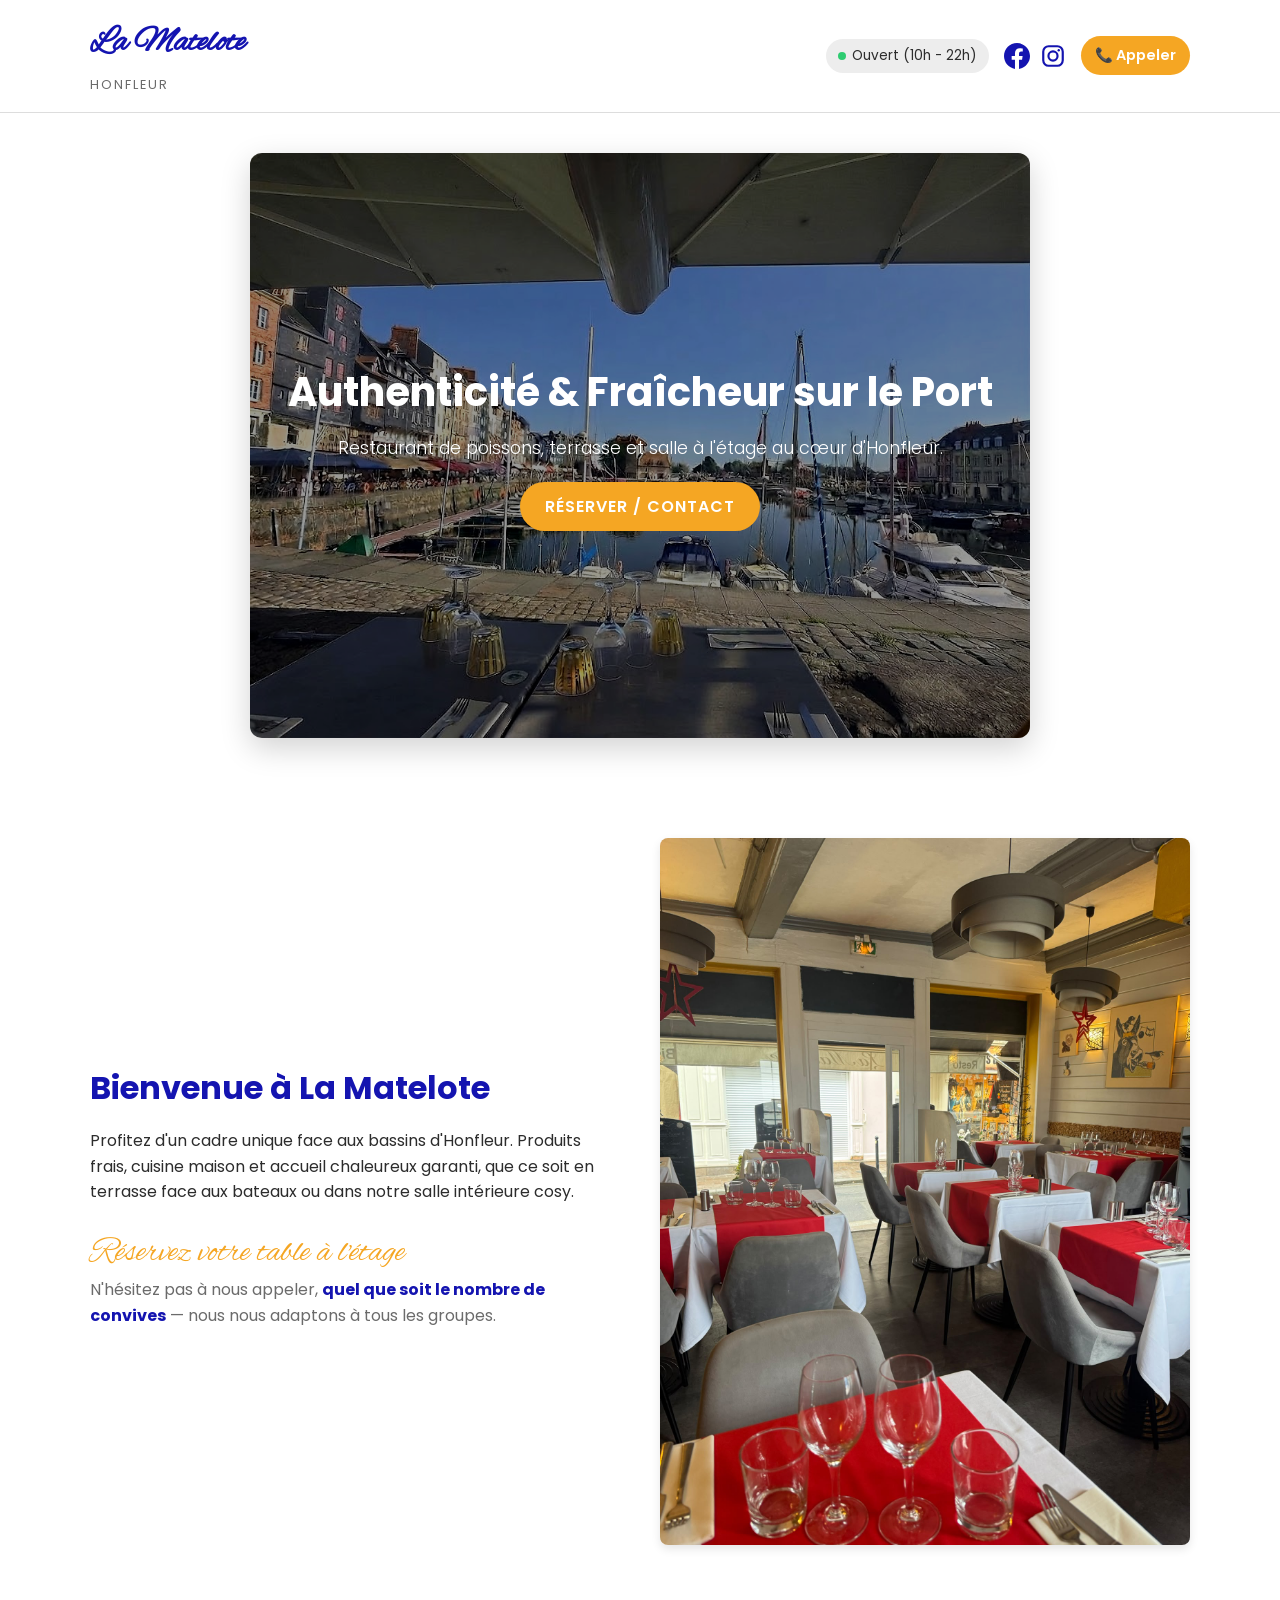
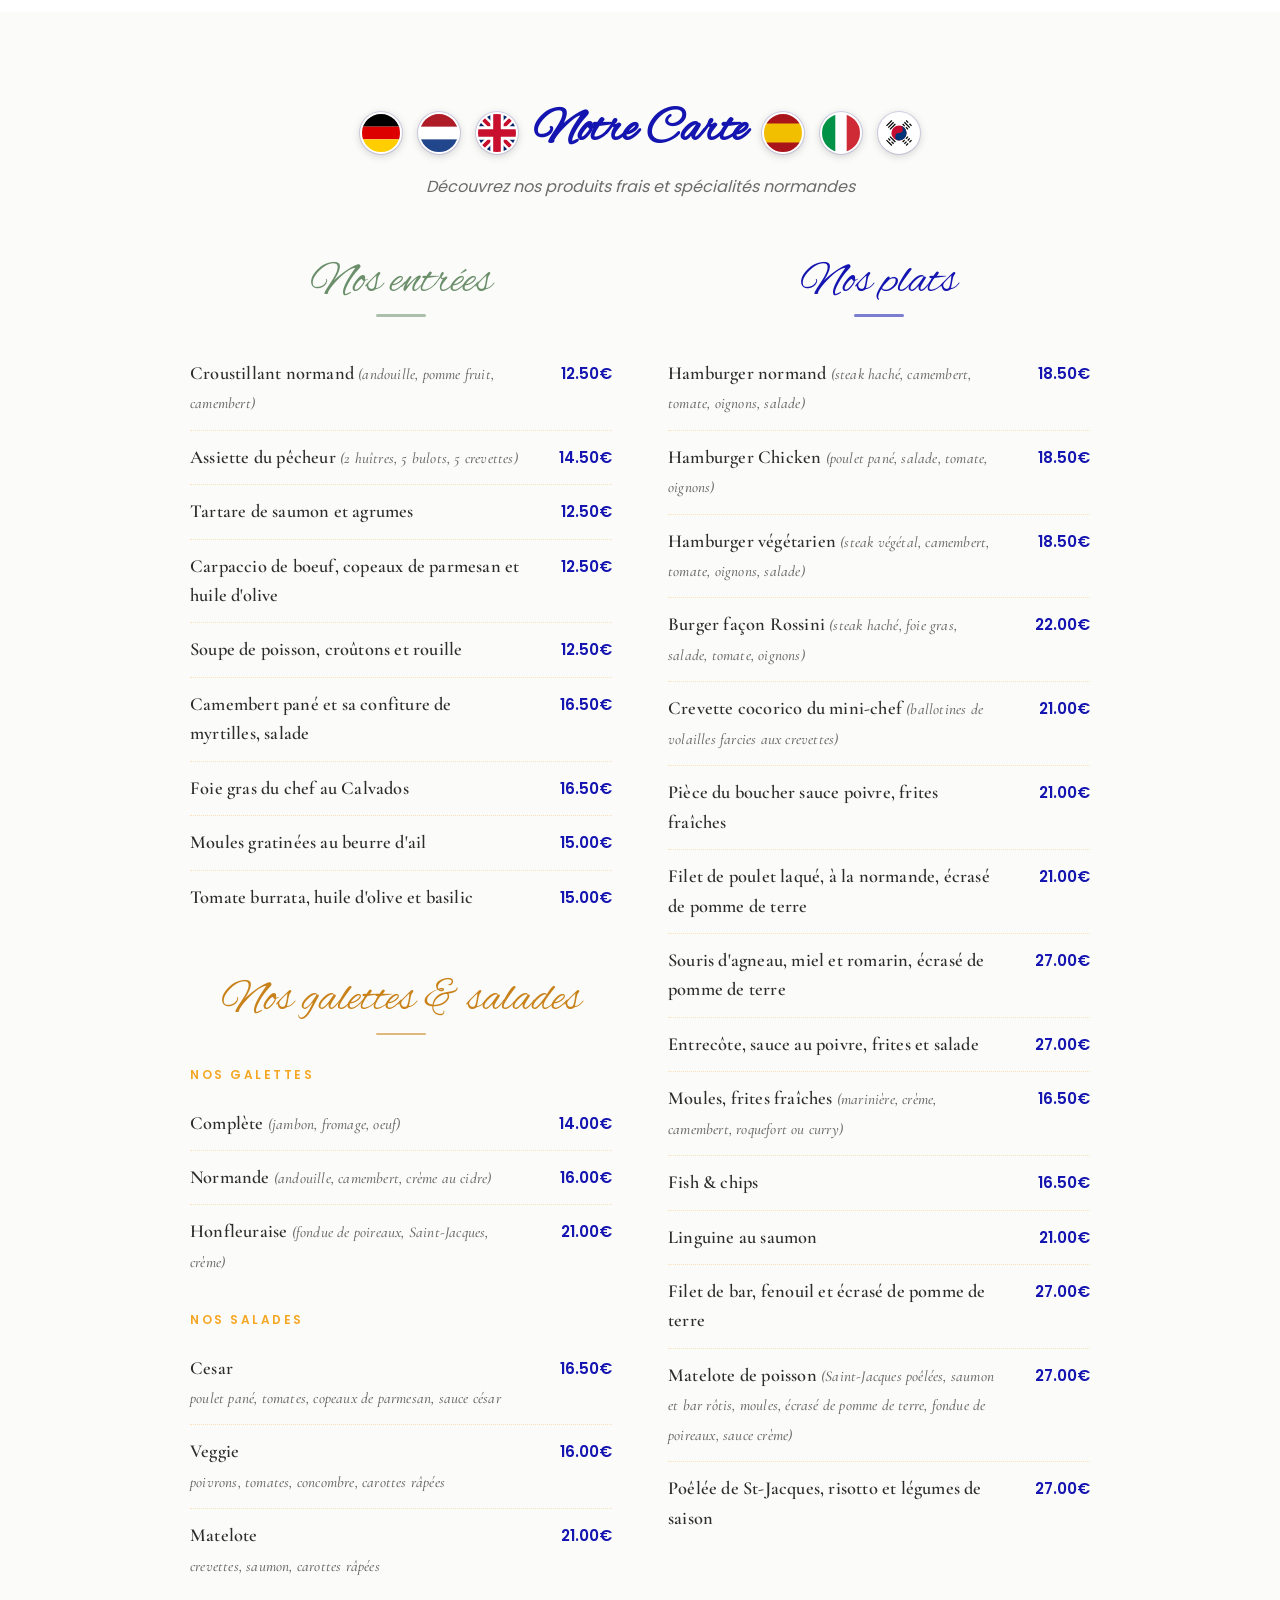
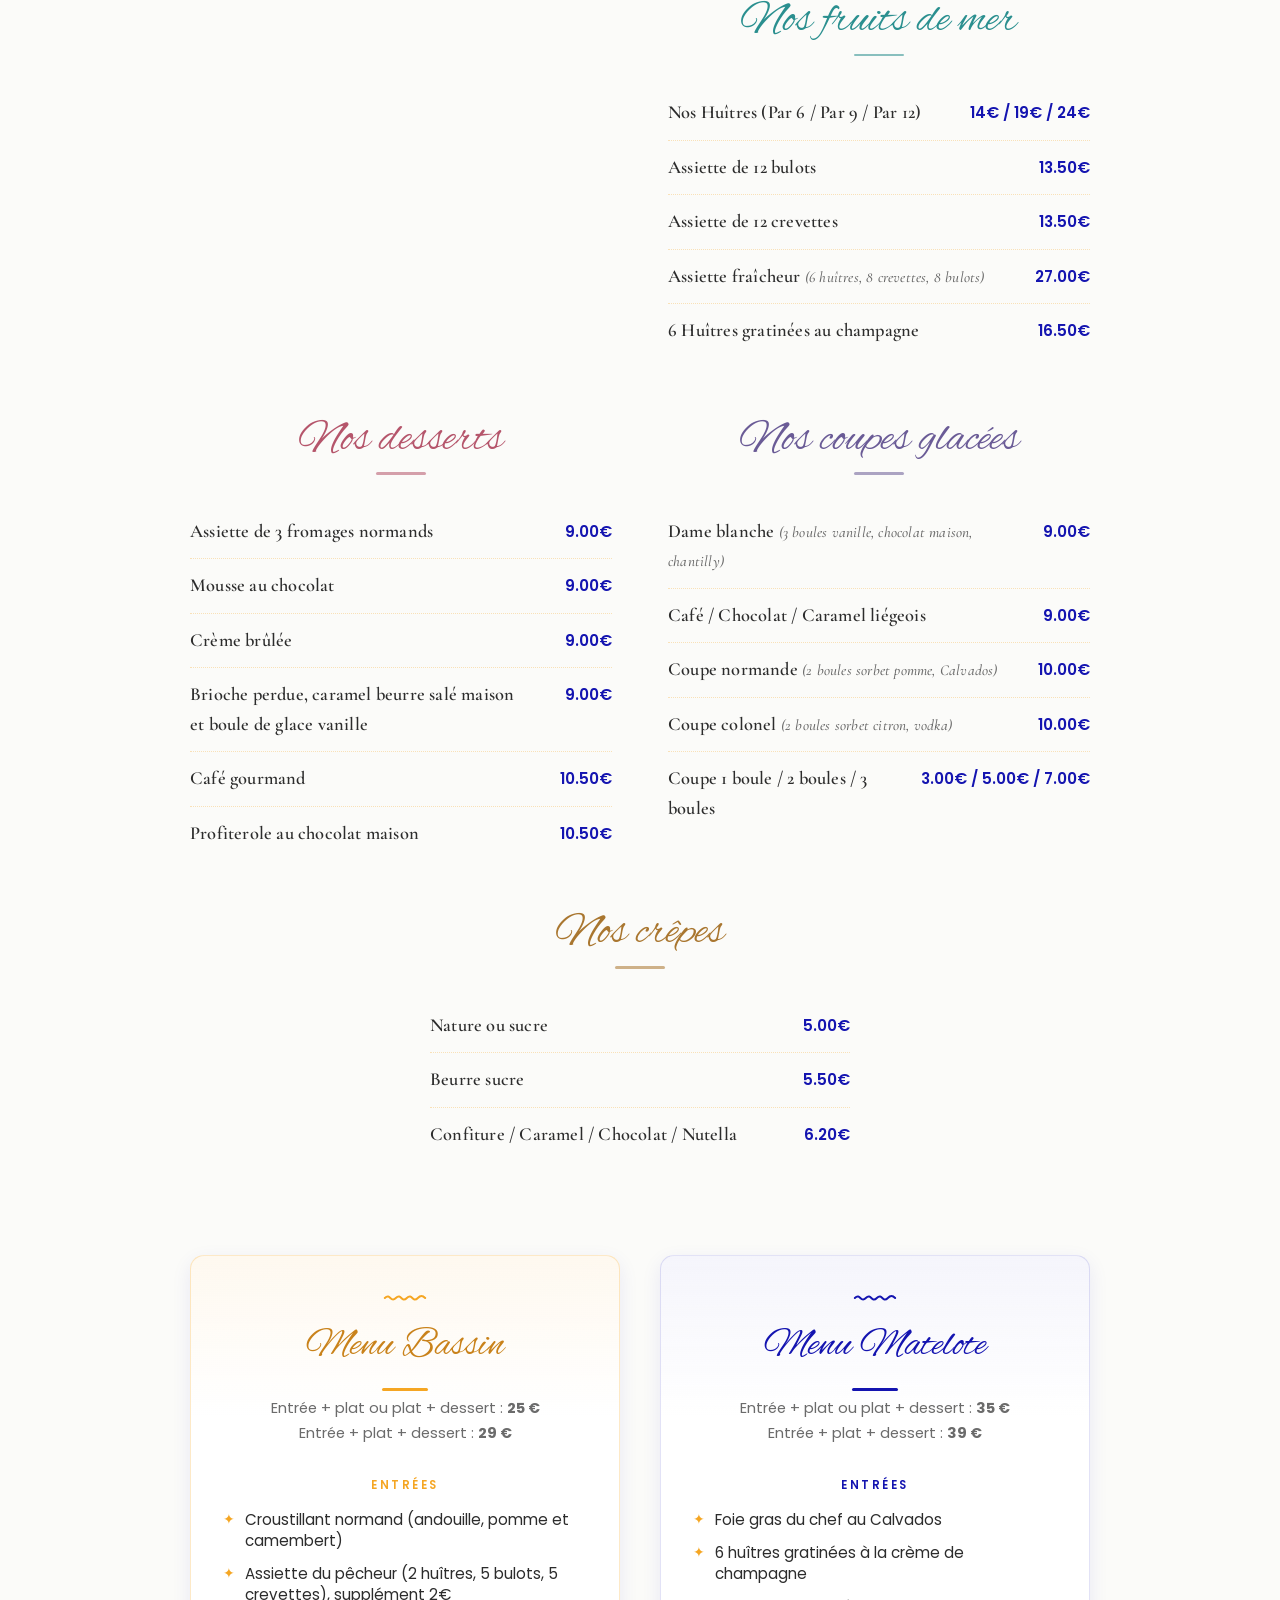
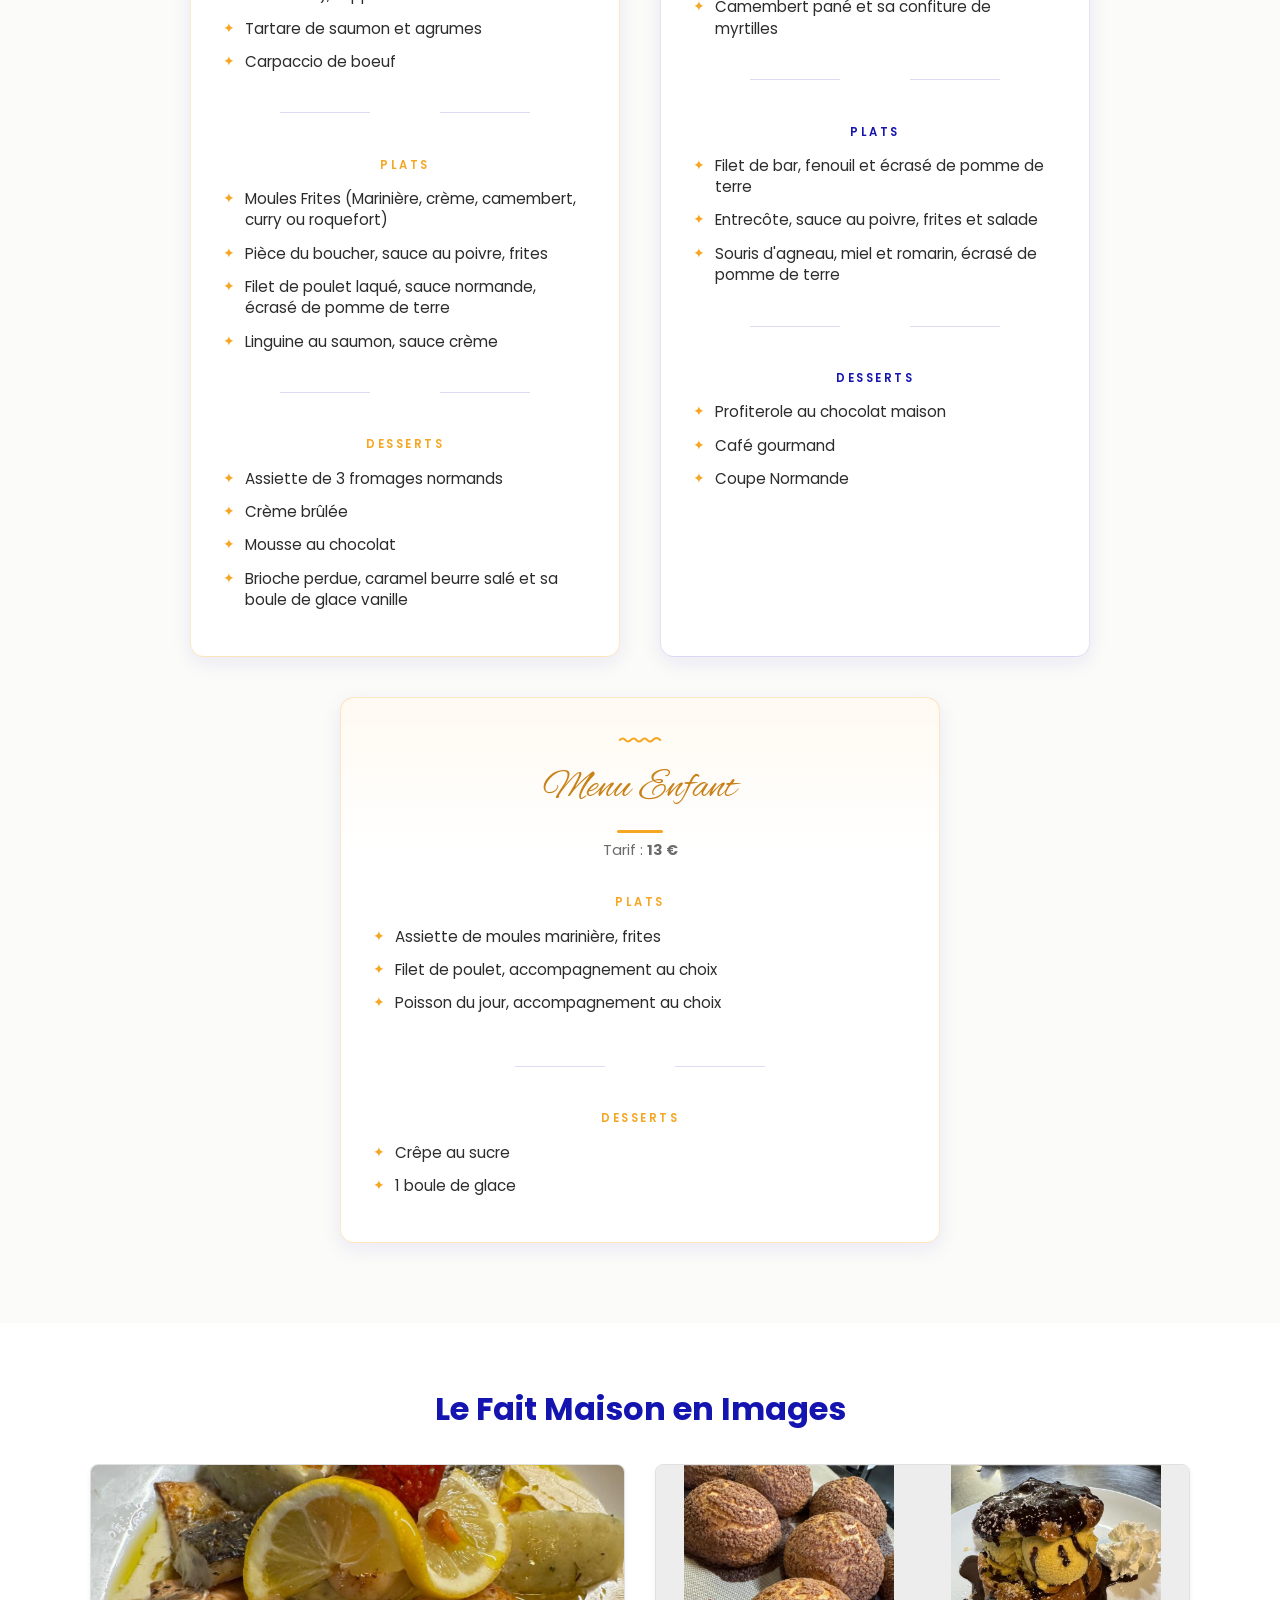
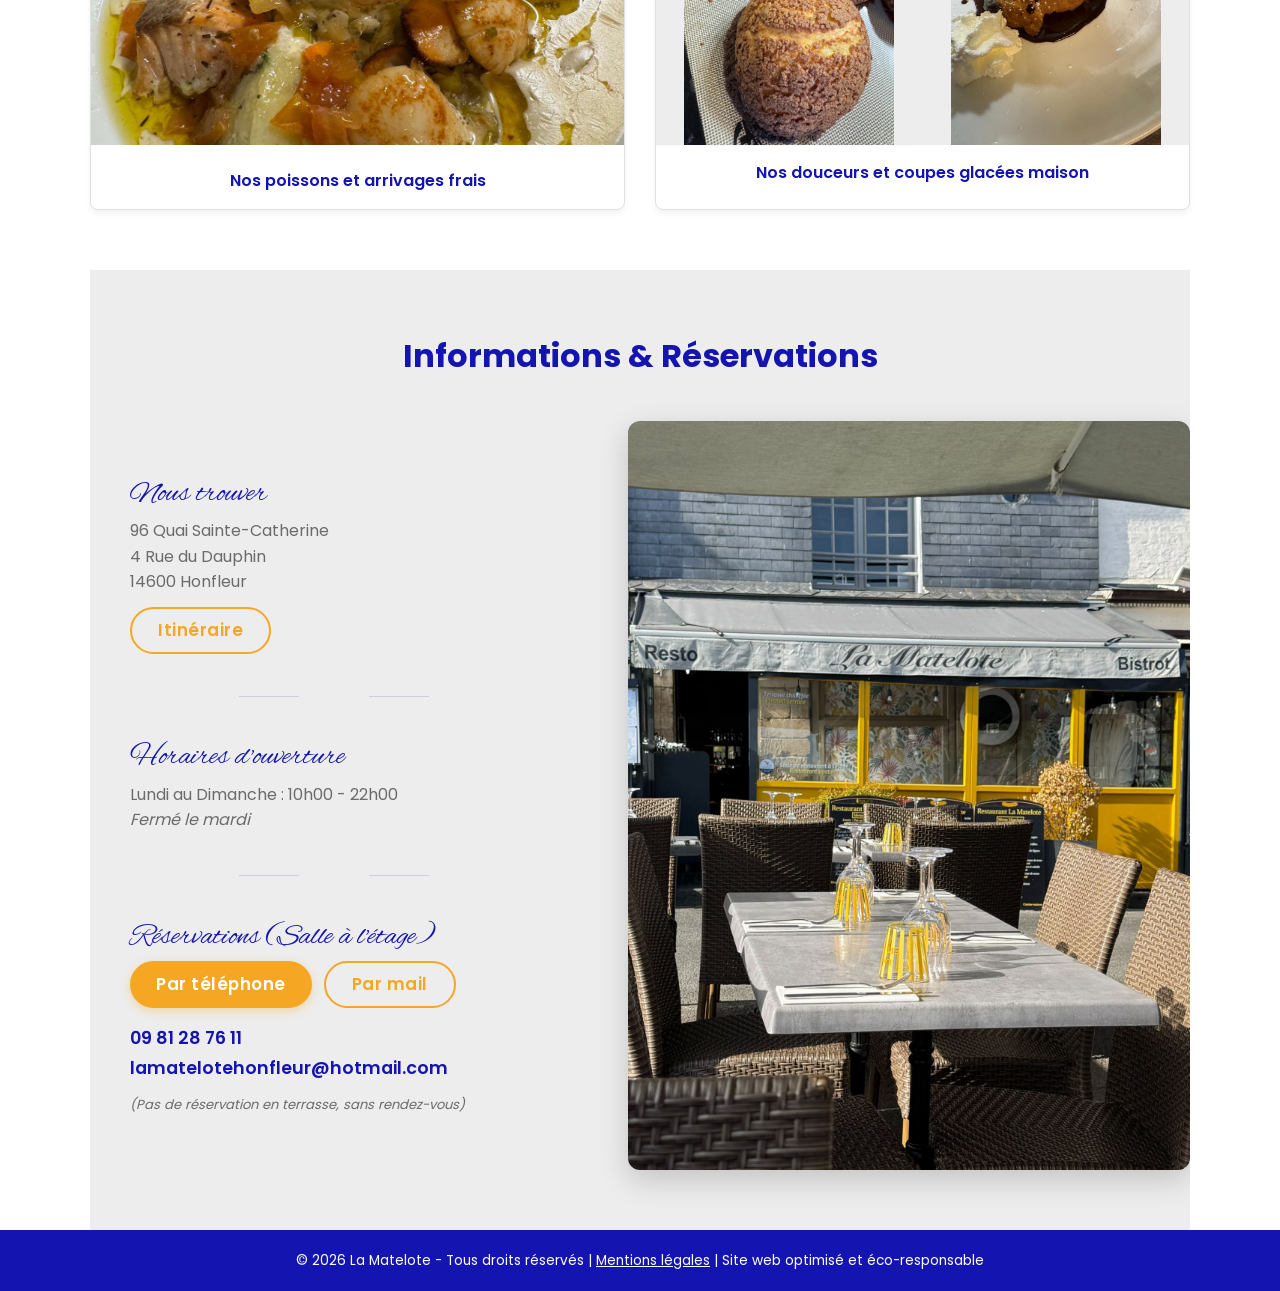
==== index.html @ 4d2f4148 "Polices hébergées sur le site (suppression de Google Fonts) et mentions légales mises à jour" ====
<!DOCTYPE html>
<html lang="fr">
<head>
    <meta charset="UTF-8">
    <meta name="viewport" content="width=device-width, initial-scale=1.0">
    <title>La Matelote - Restaurant sur le Vieux Port d'Honfleur</title>
    <meta name="description" content="Restaurant de poissons au cœur d'Honfleur, face aux bassins. Terrasse et salle à l'étage. Carte, menus et réservations.">

    <!-- Icônes -->
    <link rel="icon" type="image/png" sizes="32x32" href="favicon-32.png">
    <link rel="apple-touch-icon" href="apple-touch-icon.png">

    <!-- Aperçu lors du partage (WhatsApp, Facebook...) : mettre à jour l'adresse de og:image si le nom de domaine change -->
    <meta property="og:type" content="website">
    <meta property="og:locale" content="fr_FR">
    <meta property="og:site_name" content="La Matelote">
    <meta property="og:title" content="La Matelote - Restaurant sur le Vieux Port d'Honfleur">
    <meta property="og:description" content="Restaurant de poissons au cœur d'Honfleur, face aux bassins. Terrasse et salle à l'étage. Carte, menus et réservations.">
    <meta property="og:image" content="https://kamesancarnivor.github.io/la-matelote-honfleur/apercu-partage.jpg">
    <meta property="og:image:width" content="1200">
    <meta property="og:image:height" content="630">
    <meta property="og:image:alt" content="Façade et terrasse du restaurant La Matelote à Honfleur">
    <meta name="twitter:card" content="summary_large_image">
    <link rel="stylesheet" href="style.css?v=4">
</head>
<body>

    <!-- HEADER / BANDEAU HAUT -->
    <header class="site-header">
        <div class="container header-container">
            <div class="logo">
                <h1>La Matelote</h1>
                <span class="subtitle">Honfleur</span>
            </div>
            <div class="header-info">
                <div id="horaire-container" class="badge-horaire">
                    <span class="dot"></span> <span id="horaire-du-jour">Chargement des horaires...</span>
                </div>
                <div class="social-links">
                    <a href="https://www.facebook.com/people/La-Matelote-Honfleur/61556094094829/" class="social-link" aria-label="Facebook de La Matelote" target="_blank" rel="noopener">
                        <svg viewBox="0 0 24 24" fill="currentColor" aria-hidden="true"><path d="M24 12.073c0-6.627-5.373-12-12-12s-12 5.373-12 12c0 5.99 4.388 10.954 10.125 11.854v-8.385H7.078v-3.47h3.047V9.43c0-3.007 1.792-4.669 4.533-4.669 1.312 0 2.686.235 2.686.235v2.953H15.83c-1.491 0-1.956.925-1.956 1.874v2.25h3.328l-.532 3.47h-2.796v8.385C19.612 23.027 24 18.062 24 12.073z"/></svg>
                    </a>
                    <a href="https://www.instagram.com/LAMATELOTEHONFLEUR/" class="social-link" aria-label="Instagram de La Matelote" target="_blank" rel="noopener">
                        <svg viewBox="0 0 24 24" fill="none" stroke="currentColor" stroke-width="2" aria-hidden="true"><rect x="3" y="3" width="18" height="18" rx="5"/><circle cx="12" cy="12" r="4.2"/><circle cx="17.3" cy="6.7" r="1.1" fill="currentColor" stroke="none"/></svg>
                    </a>
                </div>
                <a href="tel:0981287611" class="btn-appel">📞 Appeler</a>
            </div>
        </div>
    </header>

    <!-- SECTION HERO (ACCUEIL) -->
    <section class="hero">
        <div class="hero-image-wrap">
            <img src="image_terrasse_port.jpg" alt="Terrasse de La Matelote face au port d'Honfleur" class="hero-img">
            <div class="hero-overlay"></div>
            <div class="hero-content">
                <h2 data-en="Authenticity &amp; Freshness on the Harbour" data-es="Autenticidad y Frescura en el Puerto" data-it="Autenticità e Freschezza sul Porto" data-nl="Authenticiteit &amp; Frisheid aan de Haven" data-de="Authentizität &amp; Frische am Hafen" data-kr="항구의 진정성과 신선함">Authenticité & Fraîcheur sur le Port</h2>
                <p data-en="Seafood restaurant with a terrace and upstairs dining room in the heart of Honfleur." data-es="Restaurante de pescado, con terraza y sala en el piso superior, en el corazón de Honfleur." data-it="Ristorante di pesce, con terrazza e sala al piano superiore, nel cuore di Honfleur." data-nl="Visrestaurant met terras en eetzaal op de verdieping, in het hart van Honfleur." data-de="Fischrestaurant mit Terrasse und Salon im Obergeschoss im Herzen von Honfleur." data-kr="옹플뢰르 중심가에 위치한 생선 요리 전문점, 테라스와 위층 홀을 갖추고 있습니다.">Restaurant de poissons, terrasse et salle à l'étage au cœur d'Honfleur.</p>
                <a href="#contact" class="btn-primary" data-en="Book / Contact" data-es="Reservar / Contacto" data-it="Prenota / Contatti" data-nl="Reserveren / Contact" data-de="Reservieren / Kontakt" data-kr="예약 / 문의">Réserver / Contact</a>
            </div>
        </div>
    </section>

    <!-- SECTION PRÉSENTATION & INTÉRIEUR -->
    <section class="about container">
        <div class="about-grid">
            <div class="about-text">
                <h2 data-en="Welcome to La Matelote" data-es="Bienvenidos a La Matelote" data-it="Benvenuti a La Matelote" data-nl="Welkom bij La Matelote" data-de="Willkommen bei La Matelote" data-kr="라 마틀로트에 오신 것을 환영합니다">Bienvenue à La Matelote</h2>
                <p data-en="Enjoy a unique setting facing the harbour basins of Honfleur. Fresh products, homemade cooking and a warm welcome guaranteed, whether on the terrace facing the boats or in our cosy indoor dining room." data-es="Disfrute de un entorno único frente a las dársenas de Honfleur. Productos frescos, cocina casera y una cálida bienvenida garantizada, ya sea en la terraza frente a los barcos o en nuestra acogedora sala interior." data-it="Godetevi una cornice unica di fronte ai bacini di Honfleur. Prodotti freschi, cucina casalinga e calorosa accoglienza garantita, che siate in terrazza di fronte alle barche o nella nostra accogliente sala interna." data-nl="Geniet van een unieke setting aan de havenbekkens van Honfleur. Verse producten, huisgemaakte keuken en een warm onthaal gegarandeerd, of u nu op het terras voor de boten zit of in onze gezellige binnenzaal." data-de="Genießen Sie ein einzigartiges Ambiente direkt an den Hafenbecken von Honfleur. Frische Produkte, hausgemachte Küche und ein herzlicher Empfang garantiert, ob auf der Terrasse mit Blick auf die Boote oder in unserem gemütlichen Innenraum." data-kr="옹플뢰르 바생을 마주한 특별한 공간에서 즐거운 시간을 보내세요. 신선한 재료, 홈메이드 요리, 그리고 따뜻한 환대를 약속드립니다 — 배가 보이는 테라스에서든, 아늑한 실내 홀에서든 마찬가지입니다.">Profitez d'un cadre unique face aux bassins d'Honfleur. Produits frais, cuisine maison et accueil chaleureux garanti, que ce soit en terrasse face aux bateaux ou dans notre salle intérieure cosy.</p>

                <!-- Bloc invitation réservation à l'étage -->
                <div class="etage-notice">
                    <h3 data-en="Book your table upstairs" data-es="Reserve su mesa en el piso superior" data-it="Prenotate il vostro tavolo al piano superiore" data-nl="Reserveer uw tafel op de verdieping" data-de="Reservieren Sie Ihren Tisch im Obergeschoss" data-kr="위층 테이블을 예약하세요">Réservez votre table à l'étage</h3>
                    <p data-en="Don't hesitate to call us, <strong>no matter the size of your party</strong> — we accommodate groups of all sizes." data-es="No dude en llamarnos, <strong>sea cual sea el número de comensales</strong> — nos adaptamos a todos los grupos." data-it="Non esitate a chiamarci, <strong>qualunque sia il numero di ospiti</strong> — ci adattiamo a tutti i gruppi." data-nl="Aarzel niet om ons te bellen, <strong>ongeacht het aantal gasten</strong> — wij passen ons aan elke groep aan." data-de="Zögern Sie nicht, uns anzurufen, <strong>ganz gleich wie groß Ihre Gruppe ist</strong> — wir richten uns nach jeder Gruppengröße." data-kr="<strong>인원수에 상관없이</strong> 언제든 전화 주세요 — 어떤 규모의 그룹이든 맞춰드립니다.">N'hésitez pas à nous appeler, <strong>quel que soit le nombre de convives</strong> — nous nous adaptons à tous les groupes.</p>
                </div>
            </div>
            <div class="about-image">
                <img src="image_salle_matelote.jpg" alt="Salle intérieure du restaurant La Matelote">
            </div>
        </div>
    </section>

    <!-- SECTION CARTE -->
    <section id="carte" class="carte-section">
        <div class="carte-container">
            <div class="carte-header">
                <div class="carte-header-top">
                    <button id="lang-toggle-de" class="lang-flag lang-flag-de" type="button" aria-pressed="false" aria-label="Speisekarte auf Deutsch anzeigen" title="Auf Deutsch anzeigen"></button>
                    <button id="lang-toggle-nl" class="lang-flag lang-flag-nl" type="button" aria-pressed="false" aria-label="Bekijk de kaart in het Nederlands" title="Bekijk in het Nederlands"></button>
                    <button id="lang-toggle-en" class="lang-flag lang-flag-en" type="button" aria-pressed="false" aria-label="Voir la carte en anglais" title="View in English"></button>
                    <h2 data-en="Our Menu" data-es="Nuestra Carta" data-it="La Nostra Carta" data-nl="Onze Kaart" data-de="Unsere Speisekarte" data-kr="저희 메뉴">Notre Carte</h2>
                    <button id="lang-toggle-es" class="lang-flag lang-flag-es" type="button" aria-pressed="false" aria-label="Ver la carta en español" title="Ver en español"></button>
                    <button id="lang-toggle-it" class="lang-flag lang-flag-it" type="button" aria-pressed="false" aria-label="Vedere il menù in italiano" title="Vedi in italiano"></button>
                    <button id="lang-toggle-kr" class="lang-flag lang-flag-kr" type="button" aria-pressed="false" aria-label="한국어로 메뉴 보기" title="한국어로 보기"></button>
                </div>
                <p class="sous-titre" data-en="Discover our fresh products and Norman specialities" data-es="Descubra nuestros productos frescos y especialidades normandas" data-it="Scoprite i nostri prodotti freschi e le specialità normanne" data-nl="Ontdek onze verse producten en Normandische specialiteiten" data-de="Entdecken Sie unsere frischen Produkte und normannischen Spezialitäten" data-kr="신선한 재료와 노르망디 특산 요리를 만나보세요">Découvrez nos produits frais et spécialités normandes</p>
            </div>

            <!-- ONGLES / SECTIONS DU MENU (CARTE CLASSIQUE) -->
            <div class="menu-grid">

                <!-- 1. NOS ENTRÉES -->
                <div class="menu-category cat-entrees">
                    <h3 data-en="Starters" data-es="Entrantes" data-it="Antipasti" data-nl="Voorgerechten" data-de="Vorspeisen" data-kr="전채 요리">Nos entrées</h3>
                    <ul class="menu-list">
                        <li><span class="dish-name" data-en="Norman crispy pastry <small>(andouille sausage, apple, camembert)</small>" data-es="Crujiente normando <small>(andouille, manzana, camembert)</small>" data-it="Croccante normanno <small>(andouille, mela, camembert)</small>" data-nl="Normandisch krokantje <small>(andouille, appel, camembert)</small>" data-de="Normannisches Knuspergebäck <small>(Andouille, Apfel, Camembert)</small>" data-kr="노르망디식 크루스티앙 <small>(앙두이유 소시지, 사과, 카망베르 치즈)</small>">Croustillant normand <small>(andouille, pomme fruit, camembert)</small></span><span class="dish-price">12.50€</span></li>
                        <li><span class="dish-name" data-en="Fisherman's platter <small>(2 oysters, 5 whelks, 5 shrimp)</small>" data-es="Plato del pescador <small>(2 ostras, 5 bocinas, 5 gambas)</small>" data-it="Piatto del pescatore <small>(2 ostriche, 5 lumache di mare, 5 gamberi)</small>" data-nl="Vissersbord <small>(2 oesters, 5 wulken, 5 garnalen)</small>" data-de="Fischerteller <small>(2 Austern, 5 Wellhornschnecken, 5 Garnelen)</small>" data-kr="어부의 접시 <small>(굴 2개, 쇠고둥 5개, 새우 5마리)</small>">Assiette du pêcheur <small>(2 huîtres, 5 bulots, 5 crevettes)</small></span><span class="dish-price">14.50€</span></li>
                        <li><span class="dish-name" data-en="Salmon tartare with citrus" data-es="Tartar de salmón con cítricos" data-it="Tartare di salmone agli agrumi" data-nl="Zalmtartaar met citrusvruchten" data-de="Lachstatar mit Zitrusfrüchten" data-kr="연어 타르타르와 시트러스">Tartare de saumon et agrumes</span><span class="dish-price">12.50€</span></li>
                        <li><span class="dish-name" data-en="Beef carpaccio, parmesan shavings and olive oil" data-es="Carpaccio de ternera, virutas de parmesano y aceite de oliva" data-it="Carpaccio di manzo, scaglie di parmigiano e olio d'oliva" data-nl="Runderfiletcarpaccio, parmezaanschaafsel en olijfolie" data-de="Rindercarpaccio, Parmesanspäne und Olivenöl" data-kr="소고기 카르파치오, 파르메산 치즈 플레이크와 올리브 오일">Carpaccio de boeuf, copeaux de parmesan et huile d'olive</span><span class="dish-price">12.50€</span></li>
                        <li><span class="dish-name" data-en="Fish soup with croutons and rouille" data-es="Sopa de pescado con picatostes y salsa rouille" data-it="Zuppa di pesce con crostini e salsa rouille" data-nl="Vissoep met croutons en rouille" data-de="Fischsuppe mit Croutons und Rouille" data-kr="생선 수프, 크루통과 루이유 소스">Soupe de poisson, croûtons et rouille</span><span class="dish-price">12.50€</span></li>
                        <li><span class="dish-name" data-en="Breaded camembert with blueberry jam, salad" data-es="Camembert empanado con mermelada de arándanos, ensalada" data-it="Camembert impanato con confettura di mirtilli, insalata" data-nl="Gepaneerde camembert met bosbessenjam, salade" data-de="Panierter Camembert mit Heidelbeermarmelade, Salat" data-kr="빵가루 입힌 카망베르와 블루베리 잼, 샐러드">Camembert pané et sa confiture de myrtilles, salade</span><span class="dish-price">16.50€</span></li>
                        <li><span class="dish-name" data-en="Chef's foie gras with Calvados" data-es="Foie gras del chef al Calvados" data-it="Foie gras dello chef al Calvados" data-nl="Foie gras van de chef met Calvados" data-de="Foie gras des Küchenchefs mit Calvados" data-kr="셰프의 푸아그라, 칼바도스">Foie gras du chef au Calvados</span><span class="dish-price">16.50€</span></li>
                        <li><span class="dish-name" data-en="Mussels gratin with garlic butter" data-es="Mejillones gratinados con mantequilla de ajo" data-it="Cozze gratinate al burro d'aglio" data-nl="Mosselen gegratineerd met knoflookboter" data-de="Überbackene Muscheln mit Knoblauchbutter" data-kr="마늘버터 그라탱 홍합">Moules gratinées au beurre d'ail</span><span class="dish-price">15.00€</span></li>
                        <li><span class="dish-name" data-en="Tomato and burrata, olive oil and basil" data-es="Tomate y burrata, aceite de oliva y albahaca" data-it="Pomodoro e burrata, olio d'oliva e basilico" data-nl="Tomaat en burrata, olijfolie en basilicum" data-de="Tomate und Burrata, Olivenöl und Basilikum" data-kr="토마토와 부라타 치즈, 올리브 오일과 바질">Tomate burrata, huile d'olive et basilic</span><span class="dish-price">15.00€</span></li>
                    </ul>
                </div>

                <!-- 2 & 3. NOS GALETTES & SALADES -->
                <div class="menu-category cat-galettes">
                    <h3 data-en="Buckwheat Pancakes & Salads" data-es="Galettes y Ensaladas" data-it="Galettes e Insalate" data-nl="Galettes & Salades" data-de="Galettes & Salate" data-kr="갈레트 & 샐러드">Nos galettes & salades</h3>

                    <h4 class="menu-subcategory-title" data-en="Buckwheat Pancakes" data-es="Galettes (trigo sarraceno)" data-it="Galettes (grano saraceno)" data-nl="Galettes (boekweit)" data-de="Galettes (Buchweizen)" data-kr="갈레트 (메밀전병)">Nos galettes</h4>
                    <ul class="menu-list">
                        <li><span class="dish-name" data-en="Complète <small>(ham, cheese, egg)</small>" data-es="Complète <small>(jamón, queso, huevo)</small>" data-it="Complète <small>(prosciutto, formaggio, uovo)</small>" data-nl="Complète <small>(ham, kaas, ei)</small>" data-de="Complète <small>(Schinken, Käse, Ei)</small>" data-kr="콩플레트 <small>(햄, 치즈, 달걀)</small>">Complète <small>(jambon, fromage, oeuf)</small></span><span class="dish-price">14.00€</span></li>
                        <li><span class="dish-name" data-en="Normande <small>(andouille sausage, camembert, cider cream)</small>" data-es="Normande <small>(andouille, camembert, crema de sidra)</small>" data-it="Normande <small>(andouille, camembert, crema al sidro)</small>" data-nl="Normande <small>(andouille, camembert, cidercrème)</small>" data-de="Normande <small>(Andouille, Camembert, Cidre-Sahne)</small>" data-kr="노르망드 <small>(앙두이유 소시지, 카망베르, 시드르 크림)</small>">Normande <small>(andouille, camembert, crème au cidre)</small></span><span class="dish-price">16.00€</span></li>
                        <li><span class="dish-name" data-en="Honfleuraise <small>(leek fondue, scallops, cream)</small>" data-es="Honfleuraise <small>(fondue de puerros, vieiras, crema)</small>" data-it="Honfleuraise <small>(fonduta di porri, capesante, crema)</small>" data-nl="Honfleuraise <small>(preifondue, sint-jakobsschelpen, room)</small>" data-de="Honfleuraise <small>(Lauchfondue, Jakobsmuscheln, Sahne)</small>" data-kr="옹플뢰레즈 <small>(리크 퐁뒤, 가리비, 크림)</small>">Honfleuraise <small>(fondue de poireaux, Saint-Jacques, crème)</small></span><span class="dish-price">21.00€</span></li>
                    </ul>

                    <h4 class="menu-subcategory-title" data-en="Salads" data-es="Ensaladas" data-it="Insalate" data-nl="Salades" data-de="Salate" data-kr="샐러드">Nos salades</h4>
                    <ul class="menu-list">
                        <li><span class="dish-name" data-en="Cesar<br><small>breaded chicken, tomatoes, parmesan shavings, Caesar dressing</small>" data-es="Cesar<br><small>pollo empanado, tomates, virutas de parmesano, salsa César</small>" data-it="Cesar<br><small>pollo impanato, pomodori, scaglie di parmigiano, salsa Caesar</small>" data-nl="Cesar<br><small>gepaneerde kip, tomaten, parmezaanschaafsel, caesardressing</small>" data-de="Cesar<br><small>paniertes Hähnchen, Tomaten, Parmesanspäne, Caesar-Dressing</small>" data-kr="시저<br><small>튀긴 치킨, 토마토, 파르메산 치즈 플레이크, 시저 드레싱</small>">Cesar<br><small>poulet pané, tomates, copeaux de parmesan, sauce césar</small></span><span class="dish-price">16.50€</span></li>
                        <li><span class="dish-name" data-en="Veggie<br><small>peppers, tomatoes, cucumber, grated carrots</small>" data-es="Veggie<br><small>pimientos, tomates, pepino, zanahoria rallada</small>" data-it="Veggie<br><small>peperoni, pomodori, cetriolo, carote grattugiate</small>" data-nl="Veggie<br><small>paprika, tomaten, komkommer, geraspte wortel</small>" data-de="Veggie<br><small>Paprika, Tomaten, Gurke, geriebene Karotten</small>" data-kr="베지<br><small>파프리카, 토마토, 오이, 채썬 당근</small>">Veggie<br><small>poivrons, tomates, concombre, carottes râpées</small></span><span class="dish-price">16.00€</span></li>
                        <li><span class="dish-name" data-en="Matelote<br><small>shrimp, salmon, grated carrots</small>" data-es="Matelote<br><small>gambas, salmón, zanahoria rallada</small>" data-it="Matelote<br><small>gamberi, salmone, carote grattugiate</small>" data-nl="Matelote<br><small>garnalen, zalm, geraspte wortel</small>" data-de="Matelote<br><small>Garnelen, Lachs, geriebene Karotten</small>" data-kr="마틀로트<br><small>새우, 연어, 채썬 당근</small>">Matelote<br><small>crevettes, saumon, carottes râpées</small></span><span class="dish-price">21.00€</span></li>
                    </ul>
                </div>

                <!-- 4. NOS PLATS -->
                <div class="menu-category cat-plats">
                    <h3 data-en="Main Courses" data-es="Platos Principales" data-it="Piatti Principali" data-nl="Hoofdgerechten" data-de="Hauptgerichte" data-kr="메인 요리">Nos plats</h3>
                    <ul class="menu-list">
                        <li><span class="dish-name" data-en="Norman burger <small>(beef patty, camembert, tomato, onion, lettuce)</small>" data-es="Hamburguesa normanda <small>(carne picada, camembert, tomate, cebolla, lechuga)</small>" data-it="Hamburger normanno <small>(polpetta di manzo, camembert, pomodoro, cipolla, lattuga)</small>" data-nl="Normandische hamburger <small>(rundvleesburger, camembert, tomaat, ui, sla)</small>" data-de="Normannischer Hamburger <small>(Rindfleischpatty, Camembert, Tomate, Zwiebel, Salat)</small>" data-kr="노르망디 버거 <small>(소고기 패티, 카망베르, 토마토, 양파, 상추)</small>">Hamburger normand <small>(steak haché, camembert, tomate, oignons, salade)</small></span><span class="dish-price">18.50€</span></li>
                        <li><span class="dish-name" data-en="Chicken burger <small>(breaded chicken, lettuce, tomato, onion)</small>" data-es="Hamburguesa de pollo <small>(pollo empanado, lechuga, tomate, cebolla)</small>" data-it="Hamburger di pollo <small>(pollo impanato, lattuga, pomodoro, cipolla)</small>" data-nl="Kip hamburger <small>(gepaneerde kip, sla, tomaat, ui)</small>" data-de="Chicken-Hamburger <small>(paniertes Hähnchen, Salat, Tomate, Zwiebel)</small>" data-kr="치킨 버거 <small>(튀긴 치킨, 상추, 토마토, 양파)</small>">Hamburger Chicken <small>(poulet pané, salade, tomate, oignons)</small></span><span class="dish-price">18.50€</span></li>
                        <li><span class="dish-name" data-en="Vegetarian burger <small>(plant-based patty, camembert, tomato, onion, lettuce)</small>" data-es="Hamburguesa vegetariana <small>(proteína vegetal, camembert, tomate, cebolla, lechuga)</small>" data-it="Hamburger vegetariano <small>(polpetta vegetale, camembert, pomodoro, cipolla, lattuga)</small>" data-nl="Vegetarische hamburger <small>(plantaardige burger, camembert, tomaat, ui, sla)</small>" data-de="Vegetarischer Hamburger <small>(pflanzliches Patty, Camembert, Tomate, Zwiebel, Salat)</small>" data-kr="채식 버거 <small>(식물성 패티, 카망베르, 토마토, 양파, 상추)</small>">Hamburger végétarien <small>(steak végétal, camembert, tomate, oignons, salade)</small></span><span class="dish-price">18.50€</span></li>
                        <li><span class="dish-name" data-en="Rossini-style burger <small>(beef patty, foie gras, lettuce, tomato, onion)</small>" data-es="Hamburguesa estilo Rossini <small>(carne picada, foie gras, lechuga, tomate, cebolla)</small>" data-it="Hamburger alla Rossini <small>(polpetta di manzo, foie gras, lattuga, pomodoro, cipolla)</small>" data-nl="Hamburger Rossini-stijl <small>(rundvleesburger, foie gras, sla, tomaat, ui)</small>" data-de="Hamburger nach Rossini-Art <small>(Rindfleischpatty, Foie gras, Salat, Tomate, Zwiebel)</small>" data-kr="로시니풍 버거 <small>(소고기 패티, 푸아그라, 상추, 토마토, 양파)</small>">Burger façon Rossini <small>(steak haché, foie gras, salade, tomate, oignons)</small></span><span class="dish-price">22.00€</span></li>
                        <li><span class="dish-name" data-en="Mini-chef's &quot;cocorico&quot; shrimp <small>(chicken ballotines stuffed with shrimp)</small>" data-es="Gambas &quot;cocorico&quot; del mini-chef <small>(ballotines de pollo rellenos de gambas)</small>" data-it="Gamberi &quot;cocorico&quot; del mini-chef <small>(ballottine di pollo farcite di gamberi)</small>" data-nl="&quot;Cocorico&quot; garnalen van de mini-chef <small>(kipballotines gevuld met garnalen)</small>" data-de="&quot;Cocorico&quot;-Garnelen des Mini-Chefs <small>(Hähnchen-Ballotinen gefüllt mit Garnelen)</small>" data-kr="미니 셰프의 &quot;코코리코&quot; 새우 <small>(새우로 속을 채운 치킨 발로틴)</small>">Crevette cocorico du mini-chef <small>(ballotines de volailles farcies aux crevettes)</small></span><span class="dish-price">21.00€</span></li>
                        <li><span class="dish-name" data-en="Pièce du boucher <small>(sirloin steak)</small>, pepper sauce, fresh fries" data-es="Pièce du boucher <small>(solomillo)</small>, salsa de pimienta, patatas fritas" data-it="Pièce du boucher <small>(controfiletto)</small>, salsa al pepe, patatine fresche" data-nl="Pièce du boucher <small>(entrecote)</small>, pepersaus, verse friet" data-de="Pièce du boucher <small>(Rumpsteak)</small>, Pfeffersauce, frische Pommes" data-kr="피에스 뒤 부셰 <small>(등심 스테이크)</small>, 후추 소스, 감자튀김">Pièce du boucher sauce poivre, frites fraîches</span><span class="dish-price">21.00€</span></li>
                        <li><span class="dish-name" data-en="Glazed chicken fillet, Norman-style, mashed potatoes" data-es="Filete de pollo laqueado a la normanda, puré de patatas" data-it="Filetto di pollo laccato alla normanna, purè di patate" data-nl="Gelakte kipfilet op Normandische wijze, aardappelpuree" data-de="Lackiertes Hähnchenfilet nach normannischer Art, Kartoffelpüree" data-kr="노르망디식 유약 닭가슴살, 감자 퓨레">Filet de poulet laqué, à la normande, écrasé de pomme de terre</span><span class="dish-price">21.00€</span></li>
                        <li><span class="dish-name" data-en="Lamb shank, honey and rosemary, mashed potatoes" data-es="Codillo de cordero con miel y romero, puré de patatas" data-it="Stinco d'agnello con miele e rosmarino, purè di patate" data-nl="Lamsschenkel met honing en rozemarijn, aardappelpuree" data-de="Lammhaxe mit Honig und Rosmarin, Kartoffelpüree" data-kr="양 정강이살, 꿀과 로즈마리, 감자 퓨레">Souris d'agneau, miel et romarin, écrasé de pomme de terre</span><span class="dish-price">27.00€</span></li>
                        <li><span class="dish-name" data-en="Ribeye steak, pepper sauce, fries and salad" data-es="Entrecot, salsa de pimienta, patatas fritas y ensalada" data-it="Entrecôte, salsa al pepe, patatine e insalata" data-nl="Entrecote, pepersaus, friet en salade" data-de="Entrecôte, Pfeffersauce, Pommes und Salat" data-kr="앙트레코트, 후추 소스, 감자튀김과 샐러드">Entrecôte, sauce au poivre, frites et salade</span><span class="dish-price">27.00€</span></li>
                        <li><span class="dish-name" data-en="Mussels &amp; fresh fries <small>(mariner, cream, camembert, roquefort or curry)</small>" data-es="Mejillones con patatas fritas <small>(marinera, nata, camembert, roquefort o curry)</small>" data-it="Cozze con patatine fresche <small>(marinara, panna, camembert, roquefort o curry)</small>" data-nl="Mosselen met verse friet <small>(marinière, room, camembert, roquefort of curry)</small>" data-de="Miesmuscheln mit frischen Pommes <small>(Marinière, Sahne, Camembert, Roquefort oder Curry)</small>" data-kr="홍합과 감자튀김 <small>(마리니에르, 크림, 카망베르, 로크포르 또는 카레)</small>">Moules, frites fraîches <small>(marinière, crème, camembert, roquefort ou curry)</small></span><span class="dish-price">16.50€</span></li>
                        <li><span class="dish-name" data-en="Fish &amp; chips" data-es="Fish &amp; chips" data-it="Fish &amp; chips" data-nl="Fish &amp; chips" data-de="Fish &amp; chips" data-kr="피시 앤 칩스">Fish & chips</span><span class="dish-price">16.50€</span></li>
                        <li><span class="dish-name" data-en="Salmon linguine" data-es="Linguine con salmón" data-it="Linguine al salmone" data-nl="Linguine met zalm" data-de="Linguine mit Lachs" data-kr="연어 링귀네">Linguine au saumon</span><span class="dish-price">21.00€</span></li>
                        <li><span class="dish-name" data-en="Sea bass fillet, fennel and mashed potatoes" data-es="Filete de lubina, hinojo y puré de patatas" data-it="Filetto di branzino, finocchio e purè di patate" data-nl="Zeebaarsfilet, venkel en aardappelpuree" data-de="Wolfsbarschfilet, Fenchel und Kartoffelpüree" data-kr="농어 필레, 펜넬과 감자 퓨레">Filet de bar, fenouil et écrasé de pomme de terre</span><span class="dish-price">27.00€</span></li>
                        <li><span class="dish-name" data-en="Fish Matelote <small>(pan-seared scallops, roasted salmon and sea bass, mussels, mashed potatoes, leek fondue, cream sauce)</small>" data-es="Matelote de pescado <small>(vieiras salteadas, salmón y lubina asados, mejillones, puré de patatas, fondue de puerros, salsa de nata)</small>" data-it="Matelote di pesce <small>(capesante saltate, salmone e branzino arrosto, cozze, purè di patate, fonduta di porri, salsa alla panna)</small>" data-nl="Vismatelote <small>(gebakken sint-jakobsschelpen, geroosterde zalm en zeebaars, mosselen, aardappelpuree, preifondue, roomsaus)</small>" data-de="Fisch-Matelote <small>(gebratene Jakobsmuscheln, ofengebratenen Lachs und Wolfsbarsch, Miesmuscheln, Kartoffelpüree, Lauchfondue, Sahnesauce)</small>" data-kr="생선 마틀로트 <small>(팬에 구운 가리비, 구운 연어와 농어, 홍합, 감자 퓨레, 리크 퐁뒤, 크림 소스)</small>">Matelote de poisson <small>(Saint-Jacques poêlées, saumon et bar rôtis, moules, écrasé de pomme de terre, fondue de poireaux, sauce crème)</small></span><span class="dish-price">27.00€</span></li>
                        <li><span class="dish-name" data-en="Pan-seared scallops, risotto and seasonal vegetables" data-es="Vieiras salteadas, risotto y verduras de temporada" data-it="Capesante saltate, risotto e verdure di stagione" data-nl="Gebakken sint-jakobsschelpen, risotto en seizoensgroenten" data-de="Gebratene Jakobsmuscheln, Risotto und Saisongemüse" data-kr="팬에 구운 가리비, 리소토와 제철 채소">Poêlée de St-Jacques, risotto et légumes de saison</span><span class="dish-price">27.00€</span></li>
                    </ul>
                </div>

                <!-- 5. NOS FRUITS DE MER -->
                <div class="menu-category cat-fruitsdemer">
                    <h3 data-en="Seafood" data-es="Mariscos" data-it="Frutti di Mare" data-nl="Zeevruchten" data-de="Meeresfrüchte" data-kr="해산물">Nos fruits de mer</h3>
                    <ul class="menu-list">
                        <li><span class="dish-name" data-en="Our Oysters (6 / 9 / 12)" data-es="Nuestras ostras (6 / 9 / 12)" data-it="Le nostre ostriche (6 / 9 / 12)" data-nl="Onze oesters (6 / 9 / 12)" data-de="Unsere Austern (6 / 9 / 12)" data-kr="굴 (6개 / 9개 / 12개)">Nos Huîtres (Par 6 / Par 9 / Par 12)</span><span class="dish-price">14€ / 19€ / 24€</span></li>
                        <li><span class="dish-name" data-en="Plate of 12 whelks" data-es="Plato de 12 bocinas" data-it="Piatto di 12 lumache di mare" data-nl="Bord met 12 wulken" data-de="Teller mit 12 Wellhornschnecken" data-kr="쇠고둥 12개 접시">Assiette de 12 bulots</span><span class="dish-price">13.50€</span></li>
                        <li><span class="dish-name" data-en="Plate of 12 shrimp" data-es="Plato de 12 gambas" data-it="Piatto di 12 gamberi" data-nl="Bord met 12 garnalen" data-de="Teller mit 12 Garnelen" data-kr="새우 12마리 접시">Assiette de 12 crevettes</span><span class="dish-price">13.50€</span></li>
                        <li><span class="dish-name" data-en="Fresh seafood platter <small>(6 oysters, 8 shrimp, 8 whelks)</small>" data-es="Plato frescura <small>(6 ostras, 8 gambas, 8 bocinas)</small>" data-it="Piatto freschezza <small>(6 ostriche, 8 gamberi, 8 lumache di mare)</small>" data-nl="Frisheidsbord <small>(6 oesters, 8 garnalen, 8 wulken)</small>" data-de="Frische-Teller <small>(6 Austern, 8 Garnelen, 8 Wellhornschnecken)</small>" data-kr="신선함의 접시 <small>(굴 6개, 새우 8마리, 쇠고둥 8개)</small>">Assiette fraîcheur <small>(6 huîtres, 8 crevettes, 8 bulots)</small></span><span class="dish-price">27.00€</span></li>
                        <li><span class="dish-name" data-en="6 oysters gratin with champagne" data-es="6 ostras gratinadas al champán" data-it="6 ostriche gratinate allo champagne" data-nl="6 gegratineerde oesters met champagne" data-de="6 überbackene Austern mit Champagner" data-kr="샴페인 그라탱 굴 6개">6 Huîtres gratinées au champagne</span><span class="dish-price">16.50€</span></li>
                    </ul>
                </div>

            </div>

            <!-- SUITE DE LA CARTE : DESSERTS, COUPES GLACÉES ET CRÊPES -->
            <div class="menu-grid" style="margin-top: 40px;">

                <!-- DESSERTS ET GLACES -->
                <div class="menu-category cat-desserts">
                    <h3 data-en="Desserts" data-es="Postres" data-it="Dessert" data-nl="Desserts" data-de="Desserts" data-kr="디저트">Nos desserts</h3>
                    <ul class="menu-list">
                        <li><span class="dish-name" data-en="Plate of 3 Norman cheeses" data-es="Plato de 3 quesos normandos" data-it="Piatto di 3 formaggi normanni" data-nl="Bord met 3 Normandische kazen" data-de="Teller mit 3 normannischen Käsesorten" data-kr="노르망디 치즈 3종 접시">Assiette de 3 fromages normands</span><span class="dish-price">9.00€</span></li>
                        <li><span class="dish-name" data-en="Chocolate mousse" data-es="Mousse de chocolate" data-it="Mousse al cioccolato" data-nl="Chocolademousse" data-de="Schokoladenmousse" data-kr="초콜릿 무스">Mousse au chocolat</span><span class="dish-price">9.00€</span></li>
                        <li><span class="dish-name" data-en="Crème brûlée" data-es="Crème brûlée" data-it="Crème brûlée" data-nl="Crème brûlée" data-de="Crème brûlée" data-kr="크렘 브륄레">Crème brûlée</span><span class="dish-price">9.00€</span></li>
                        <li><span class="dish-name" data-en="French toast brioche, homemade salted butter caramel and vanilla ice cream" data-es="Brioche perdida, caramelo de mantequilla salada casero y bola de helado de vainilla" data-it="Brioche perduta, caramello al burro salato fatto in casa e pallina di gelato alla vaniglia" data-nl="Wentelteefje, zelfgemaakte gezouten boterkaramel en bol vanille-ijs" data-de="Arme Ritter, hausgemachtes Salzkaramell und eine Kugel Vanilleeis" data-kr="브리오슈 페르뒤, 홈메이드 솔티드 캐러멜과 바닐라 아이스크림 한 스쿱">Brioche perdue, caramel beurre salé maison et boule de glace vanille</span><span class="dish-price">9.00€</span></li>
                        <li><span class="dish-name" data-en="Gourmet coffee" data-es="Café gourmand" data-it="Café gourmand" data-nl="Café gourmand" data-de="Café gourmand" data-kr="카페 구르망">Café gourmand</span><span class="dish-price">10.50€</span></li>
                        <li><span class="dish-name" data-en="Homemade chocolate profiterole" data-es="Profiterol casero de chocolate" data-it="Profiterole al cioccolato fatto in casa" data-nl="Zelfgemaakte chocoladeprofiterole" data-de="Hausgemachte Schokoladenprofiterole" data-kr="홈메이드 초콜릿 프로피트롤">Profiterole au chocolat maison</span><span class="dish-price">10.50€</span></li>
                    </ul>
                </div>

                <div class="menu-category cat-coupes">
                    <h3 data-en="Ice Cream Sundaes" data-es="Copas Heladas" data-it="Coppe Gelato" data-nl="IJscoupes" data-de="Eisbecher" data-kr="아이스크림 선데">Nos coupes glacées</h3>
                    <ul class="menu-list">
                        <li><span class="dish-name" data-en="Dame blanche <small>(3 scoops vanilla, homemade chocolate sauce, whipped cream)</small>" data-es="Dame blanche <small>(3 bolas de vainilla, chocolate casero, nata montada)</small>" data-it="Dame blanche <small>(3 palline di vaniglia, cioccolato fatto in casa, panna montata)</small>" data-nl="Dame blanche <small>(3 bollen vanille, zelfgemaakte chocolade, slagroom)</small>" data-de="Dame blanche <small>(3 Kugeln Vanille, hausgemachte Schokolade, Schlagsahne)</small>" data-kr="담 블랑슈 <small>(바닐라 아이스크림 3스쿱, 홈메이드 초콜릿, 휘핑크림)</small>">Dame blanche <small>(3 boules vanille, chocolat maison, chantilly)</small></span><span class="dish-price">9.00€</span></li>
                        <li><span class="dish-name" data-en="Coffee / Chocolate / Caramel liégeois" data-es="Café / Chocolate / Caramelo liégeois" data-it="Caffè / Cioccolato / Caramello liégeois" data-nl="Café / Chocolade / Caramel liégeois" data-de="Café / Chocolat / Caramel liégeois" data-kr="카페 / 초콜릿 / 캐러멜 리에주아">Café / Chocolat / Caramel liégeois</span><span class="dish-price">9.00€</span></li>
                        <li><span class="dish-name" data-en="Norman sundae <small>(2 scoops apple sorbet, Calvados)</small>" data-es="Copa normanda <small>(2 bolas de sorbete de manzana, Calvados)</small>" data-it="Coppa normanna <small>(2 palline di sorbetto alla mela, Calvados)</small>" data-nl="Normandische coupe <small>(2 bollen appelsorbet, Calvados)</small>" data-de="Normannischer Becher <small>(2 Kugeln Apfelsorbet, Calvados)</small>" data-kr="노르망디 선데 <small>(사과 소르베 2스쿱, 칼바도스)</small>">Coupe normande <small>(2 boules sorbet pomme, Calvados)</small></span><span class="dish-price">10.00€</span></li>
                        <li><span class="dish-name" data-en="Colonel sundae <small>(2 scoops lemon sorbet, vodka)</small>" data-es="Copa colonel <small>(2 bolas de sorbete de limón, vodka)</small>" data-it="Coppa colonnello <small>(2 palline di sorbetto al limone, vodka)</small>" data-nl="Coupe colonel <small>(2 bollen citroensorbet, wodka)</small>" data-de="Coupe Colonel <small>(2 Kugeln Zitronensorbet, Wodka)</small>" data-kr="콜로넬 선데 <small>(레몬 소르베 2스쿱, 보드카)</small>">Coupe colonel <small>(2 boules sorbet citron, vodka)</small></span><span class="dish-price">10.00€</span></li>
                        <li><span class="dish-name" data-en="1 scoop / 2 scoops / 3 scoops sundae" data-es="Copa 1 bola / 2 bolas / 3 bolas" data-it="Coppa 1 pallina / 2 palline / 3 palline" data-nl="Coupe 1 bol / 2 bollen / 3 bollen" data-de="Becher 1 Kugel / 2 Kugeln / 3 Kugeln" data-kr="선데 1스쿱 / 2스쿱 / 3스쿱">Coupe 1 boule / 2 boules / 3 boules</span><span class="dish-price">3.00€ / 5.00€ / 7.00€</span></li>
                    </ul>
                </div>

                <div class="menu-category menu-category-full cat-crepes">
                    <h3 data-en="Crêpes" data-es="Crêpes" data-it="Crêpes" data-nl="Crêpes" data-de="Crêpes" data-kr="크레페">Nos crêpes</h3>
                    <ul class="menu-list">
                        <li><span class="dish-name" data-en="Plain or sugar" data-es="Natural o con azúcar" data-it="Naturale o con zucchero" data-nl="Naturel of met suiker" data-de="Pur oder mit Zucker" data-kr="플레인 또는 설탕">Nature ou sucre</span><span class="dish-price">5.00€</span></li>
                        <li><span class="dish-name" data-en="Butter &amp; sugar" data-es="Mantequilla y azúcar" data-it="Burro e zucchero" data-nl="Boter en suiker" data-de="Butter und Zucker" data-kr="버터와 설탕">Beurre sucre</span><span class="dish-price">5.50€</span></li>
                        <li><span class="dish-name" data-en="Jam / Caramel / Chocolate / Nutella" data-es="Mermelada / Caramelo / Chocolate / Nutella" data-it="Confettura / Caramello / Cioccolato / Nutella" data-nl="Jam / Karamel / Chocolade / Nutella" data-de="Marmelade / Karamell / Schokolade / Nutella" data-kr="잼 / 캐러멜 / 초콜릿 / 누텔라">Confiture / Caramel / Chocolat / Nutella</span><span class="dish-price">6.20€</span></li>
                    </ul>
                </div>

            </div>

            <!-- SECTION DES MENUS (BASSIN & MATELOTE SUR 2 COLONNES) -->
            <div class="menu-two-columns" style="margin-top: 50px;">
                
                <!-- MENU BASSIN -->
                <div class="menu-column-card">
                    <svg class="menu-icon" viewBox="0 0 48 16" xmlns="http://www.w3.org/2000/svg" aria-hidden="true"><path d="M2,8 C8,2 8,14 14,8 C20,2 20,14 26,8 C32,2 32,14 38,8 C41,5 43,5 46,8" fill="none" stroke="currentColor" stroke-width="2.2" stroke-linecap="round"/></svg>
                    <h3 class="menu-title-cursive" data-en="Bassin Menu" data-es="Menú Bassin" data-it="Menù Bassin" data-nl="Menu Bassin" data-de="Menü Bassin" data-kr="바생 메뉴">Menu Bassin</h3>
                    <p class="menu-formule-desc" data-en="Starter + main or main + dessert: <strong>25 €</strong><br>Starter + main + dessert: <strong>29 €</strong>" data-es="Entrante + plato o plato + postre: <strong>25 €</strong><br>Entrante + plato + postre: <strong>29 €</strong>" data-it="Antipasto + piatto o piatto + dessert: <strong>25 €</strong><br>Antipasto + piatto + dessert: <strong>29 €</strong>" data-nl="Voorgerecht + hoofdgerecht of hoofdgerecht + dessert: <strong>25 €</strong><br>Voorgerecht + hoofdgerecht + dessert: <strong>29 €</strong>" data-de="Vorspeise + Hauptgericht oder Hauptgericht + Dessert: <strong>25 €</strong><br>Vorspeise + Hauptgericht + Dessert: <strong>29 €</strong>" data-kr="전채+메인 또는 메인+디저트: <strong>25 €</strong><br>전채+메인+디저트: <strong>29 €</strong>">
                        Entrée + plat ou plat + dessert : <strong>25 €</strong><br>
                        Entrée + plat + dessert : <strong>29 €</strong>
                    </p>

                    <div class="menu-group-title" data-en="Starters" data-es="Entrantes" data-it="Antipasti" data-nl="Voorgerechten" data-de="Vorspeisen" data-kr="전채">Entrées</div>
                    <ul class="menu-star-list">
                        <li data-en="Norman crispy pastry (andouille, apple and camembert)" data-es="Crujiente normando (andouille, manzana y camembert)" data-it="Croccante normanno (andouille, mela e camembert)" data-nl="Normandisch krokantje (andouille, appel en camembert)" data-de="Normannisches Knuspergebäck (Andouille, Apfel und Camembert)" data-kr="노르망디 크루스티앙 (앙두이유, 사과, 카망베르)">Croustillant normand (andouille, pomme et camembert)</li>
                        <li data-en="Fisherman's platter (2 oysters, 5 whelks, 5 shrimp), 2€ supplement" data-es="Plato del pescador (2 ostras, 5 bocinas, 5 gambas), suplemento 2€" data-it="Piatto del pescatore (2 ostriche, 5 lumache di mare, 5 gamberi), supplemento 2€" data-nl="Vissersbord (2 oesters, 5 wulken, 5 garnalen), toeslag 2€" data-de="Fischerteller (2 Austern, 5 Wellhornschnecken, 5 Garnelen), Aufpreis 2€" data-kr="어부의 접시 (굴 2개, 쇠고둥 5개, 새우 5마리), 추가 요금 2€">Assiette du pêcheur (2 huîtres, 5 bulots, 5 crevettes), supplément 2€</li>
                        <li data-en="Salmon tartare with citrus" data-es="Tartar de salmón con cítricos" data-it="Tartare di salmone agli agrumi" data-nl="Zalmtartaar met citrusvruchten" data-de="Lachstatar mit Zitrusfrüchten" data-kr="연어 타르타르와 시트러스">Tartare de saumon et agrumes</li>
                        <li data-en="Beef carpaccio" data-es="Carpaccio de ternera" data-it="Carpaccio di manzo" data-nl="Runderfiletcarpaccio" data-de="Rindercarpaccio" data-kr="소고기 카르파치오">Carpaccio de boeuf</li>
                    </ul>

                    <div class="menu-separator-img">❖ ❖ ❖</div>

                    <div class="menu-group-title" data-en="Main Courses" data-es="Platos" data-it="Piatti" data-nl="Hoofdgerechten" data-de="Hauptgerichte" data-kr="메인 요리">Plats</div>
                    <ul class="menu-star-list">
                        <li data-en="Mussels &amp; fries (mariner, cream, camembert, curry or roquefort)" data-es="Mejillones con patatas fritas (marinera, nata, camembert, curry o roquefort)" data-it="Cozze con patatine (marinara, panna, camembert, curry o roquefort)" data-nl="Mosselen met friet (marinière, room, camembert, curry of roquefort)" data-de="Miesmuscheln mit Pommes (Marinière, Sahne, Camembert, Curry oder Roquefort)" data-kr="홍합과 감자튀김 (마리니에르, 크림, 카망베르, 카레 또는 로크포르)">Moules Frites (Marinière, crème, camembert, curry ou roquefort)</li>
                        <li data-en="Pièce du boucher (sirloin steak), pepper sauce, fries" data-es="Pièce du boucher (solomillo), salsa de pimienta, patatas fritas" data-it="Pièce du boucher (controfiletto), salsa al pepe, patatine" data-nl="Pièce du boucher (entrecote), pepersaus, friet" data-de="Pièce du boucher (Rumpsteak), Pfeffersauce, Pommes" data-kr="피에스 뒤 부셰 (등심 스테이크), 후추 소스, 감자튀김">Pièce du boucher, sauce au poivre, frites</li>
                        <li data-en="Glazed chicken fillet, Norman sauce, mashed potatoes" data-es="Filete de pollo laqueado, salsa normanda, puré de patatas" data-it="Filetto di pollo laccato, salsa normanna, purè di patate" data-nl="Gelakte kipfilet, Normandische saus, aardappelpuree" data-de="Lackiertes Hähnchenfilet, normannische Sauce, Kartoffelpüree" data-kr="글레이즈드 닭가슴살, 노르망디 소스, 감자 퓨레">Filet de poulet laqué, sauce normande, écrasé de pomme de terre</li>
                        <li data-en="Salmon linguine, cream sauce" data-es="Linguine con salmón, salsa de nata" data-it="Linguine al salmone, salsa alla panna" data-nl="Linguine met zalm, roomsaus" data-de="Linguine mit Lachs, Sahnesauce" data-kr="연어 링귀네, 크림 소스">Linguine au saumon, sauce crème</li>
                    </ul>

                    <div class="menu-separator-img">❖ ❖ ❖</div>

                    <div class="menu-group-title" data-en="Desserts" data-es="Postres" data-it="Dessert" data-nl="Desserts" data-de="Desserts" data-kr="디저트">Desserts</div>
                    <ul class="menu-star-list">
                        <li data-en="Plate of 3 Norman cheeses" data-es="Plato de 3 quesos normandos" data-it="Piatto di 3 formaggi normanni" data-nl="Bord met 3 Normandische kazen" data-de="Teller mit 3 normannischen Käsesorten" data-kr="노르망디 치즈 3종 접시">Assiette de 3 fromages normands</li>
                        <li data-en="Crème brûlée" data-es="Crème brûlée" data-it="Crème brûlée" data-nl="Crème brûlée" data-de="Crème brûlée" data-kr="크렘 브륄레">Crème brûlée</li>
                        <li data-en="Chocolate mousse" data-es="Mousse de chocolate" data-it="Mousse al cioccolato" data-nl="Chocolademousse" data-de="Schokoladenmousse" data-kr="초콜릿 무스">Mousse au chocolat</li>
                        <li data-en="French toast brioche, salted butter caramel and vanilla ice cream" data-es="Brioche perdida, caramelo de mantequilla salada y bola de helado de vainilla" data-it="Brioche perduta, caramello al burro salato e pallina di gelato alla vaniglia" data-nl="Wentelteefje, gezouten boterkaramel en bol vanille-ijs" data-de="Arme Ritter, Salzkaramell und eine Kugel Vanilleeis" data-kr="브리오슈 페르뒤, 솔티드 캐러멜과 바닐라 아이스크림">Brioche perdue, caramel beurre salé et sa boule de glace vanille</li>
                    </ul>
                </div>

                <!-- MENU MATELOTE -->
                <div class="menu-column-card">
                    <svg class="menu-icon" viewBox="0 0 48 16" xmlns="http://www.w3.org/2000/svg" aria-hidden="true"><path d="M2,8 C8,2 8,14 14,8 C20,2 20,14 26,8 C32,2 32,14 38,8 C41,5 43,5 46,8" fill="none" stroke="currentColor" stroke-width="2.2" stroke-linecap="round"/></svg>
                    <h3 class="menu-title-cursive" data-en="Matelote Menu" data-es="Menú Matelote" data-it="Menù Matelote" data-nl="Menu Matelote" data-de="Menü Matelote" data-kr="마틀로트 메뉴">Menu Matelote</h3>
                    <p class="menu-formule-desc" data-en="Starter + main or main + dessert: <strong>35 €</strong><br>Starter + main + dessert: <strong>39 €</strong>" data-es="Entrante + plato o plato + postre: <strong>35 €</strong><br>Entrante + plato + postre: <strong>39 €</strong>" data-it="Antipasto + piatto o piatto + dessert: <strong>35 €</strong><br>Antipasto + piatto + dessert: <strong>39 €</strong>" data-nl="Voorgerecht + hoofdgerecht of hoofdgerecht + dessert: <strong>35 €</strong><br>Voorgerecht + hoofdgerecht + dessert: <strong>39 €</strong>" data-de="Vorspeise + Hauptgericht oder Hauptgericht + Dessert: <strong>35 €</strong><br>Vorspeise + Hauptgericht + Dessert: <strong>39 €</strong>" data-kr="전채+메인 또는 메인+디저트: <strong>35 €</strong><br>전채+메인+디저트: <strong>39 €</strong>">
                        Entrée + plat ou plat + dessert : <strong>35 €</strong><br>
                        Entrée + plat + dessert : <strong>39 €</strong>
                    </p>

                    <div class="menu-group-title" data-en="Starters" data-es="Entrantes" data-it="Antipasti" data-nl="Voorgerechten" data-de="Vorspeisen" data-kr="전채">Entrées</div>
                    <ul class="menu-star-list">
                        <li data-en="Chef's foie gras with Calvados" data-es="Foie gras del chef al Calvados" data-it="Foie gras dello chef al Calvados" data-nl="Foie gras van de chef met Calvados" data-de="Foie gras des Küchenchefs mit Calvados" data-kr="셰프의 푸아그라, 칼바도스">Foie gras du chef au Calvados</li>
                        <li data-en="6 oysters gratin with champagne cream" data-es="6 ostras gratinadas con crema de champán" data-it="6 ostriche gratinate con crema di champagne" data-nl="6 gegratineerde oesters met champagneroom" data-de="6 überbackene Austern mit Champagnersahne" data-kr="샴페인 크림 그라탱 굴 6개">6 huîtres gratinées à la crème de champagne</li>
                        <li data-en="Breaded camembert with blueberry jam" data-es="Camembert empanado con mermelada de arándanos" data-it="Camembert impanato con confettura di mirtilli" data-nl="Gepaneerde camembert met bosbessenjam" data-de="Panierter Camembert mit Heidelbeermarmelade" data-kr="빵가루 입힌 카망베르와 블루베리 잼">Camembert pané et sa confiture de myrtilles</li>
                    </ul>

                    <div class="menu-separator-img">❖ ❖ ❖</div>

                    <div class="menu-group-title" data-en="Main Courses" data-es="Platos" data-it="Piatti" data-nl="Hoofdgerechten" data-de="Hauptgerichte" data-kr="메인 요리">Plats</div>
                    <ul class="menu-star-list">
                        <li data-en="Sea bass fillet, fennel and mashed potatoes" data-es="Filete de lubina, hinojo y puré de patatas" data-it="Filetto di branzino, finocchio e purè di patate" data-nl="Zeebaarsfilet, venkel en aardappelpuree" data-de="Wolfsbarschfilet, Fenchel und Kartoffelpüree" data-kr="농어 필레, 펜넬과 감자 퓨레">Filet de bar, fenouil et écrasé de pomme de terre</li>
                        <li data-en="Ribeye steak, pepper sauce, fries and salad" data-es="Entrecot, salsa de pimienta, patatas fritas y ensalada" data-it="Entrecôte, salsa al pepe, patatine e insalata" data-nl="Entrecote, pepersaus, friet en salade" data-de="Entrecôte, Pfeffersauce, Pommes und Salat" data-kr="앙트레코트, 후추 소스, 감자튀김과 샐러드">Entrecôte, sauce au poivre, frites et salade</li>
                        <li data-en="Lamb shank, honey and rosemary, mashed potatoes" data-es="Codillo de cordero con miel y romero, puré de patatas" data-it="Stinco d'agnello con miele e rosmarino, purè di patate" data-nl="Lamsschenkel met honing en rozemarijn, aardappelpuree" data-de="Lammhaxe mit Honig und Rosmarin, Kartoffelpüree" data-kr="양 정강이살, 꿀과 로즈마리, 감자 퓨레">Souris d'agneau, miel et romarin, écrasé de pomme de terre</li>
                    </ul>

                    <div class="menu-separator-img">❖ ❖ ❖</div>

                    <div class="menu-group-title" data-en="Desserts" data-es="Postres" data-it="Dessert" data-nl="Desserts" data-de="Desserts" data-kr="디저트">Desserts</div>
                    <ul class="menu-star-list">
                        <li data-en="Homemade chocolate profiterole" data-es="Profiterol casero de chocolate" data-it="Profiterole al cioccolato fatto in casa" data-nl="Zelfgemaakte chocoladeprofiterole" data-de="Hausgemachte Schokoladenprofiterole" data-kr="홈메이드 초콜릿 프로피트롤">Profiterole au chocolat maison</li>
                        <li data-en="Gourmet coffee" data-es="Café gourmand" data-it="Café gourmand" data-nl="Café gourmand" data-de="Café gourmand" data-kr="카페 구르망">Café gourmand</li>
                        <li data-en="Norman sundae" data-es="Copa normanda" data-it="Coppa normanna" data-nl="Normandische coupe" data-de="Normannischer Becher" data-kr="노르망디 선데">Coupe Normande</li>
                    </ul>

                </div>

            </div>

            <!-- MENU ENFANT -->
            <div class="menu-child-card" style="margin-top: 40px;">
                <svg class="menu-icon" viewBox="0 0 48 16" xmlns="http://www.w3.org/2000/svg" aria-hidden="true"><path d="M2,8 C8,2 8,14 14,8 C20,2 20,14 26,8 C32,2 32,14 38,8 C41,5 43,5 46,8" fill="none" stroke="currentColor" stroke-width="2.2" stroke-linecap="round"/></svg>
                <h3 class="menu-title-cursive" data-en="Kids Menu" data-es="Menú Infantil" data-it="Menù Bambini" data-nl="Kindermenu" data-de="Kindermenü" data-kr="어린이 메뉴">Menu Enfant</h3>
                <p class="menu-formule-desc" style="margin-bottom: 0;" data-en="Price: <strong>13 €</strong>" data-es="Precio: <strong>13 €</strong>" data-it="Prezzo: <strong>13 €</strong>" data-nl="Prijs: <strong>13 €</strong>" data-de="Preis: <strong>13 €</strong>" data-kr="가격: <strong>13 €</strong>">Tarif : <strong>13 €</strong></p>

                <div class="menu-group-title" data-en="Main Courses" data-es="Platos" data-it="Piatti" data-nl="Hoofdgerechten" data-de="Hauptgerichte" data-kr="메인 요리">Plats</div>
                <ul class="menu-star-list" style="display: inline-block; text-align: left;">
                    <li data-en="Mussels marinière, fries" data-es="Mejillones a la marinera, patatas fritas" data-it="Cozze alla marinara, patatine" data-nl="Mosselen marinière, friet" data-de="Miesmuscheln „Marinière“, Pommes" data-kr="홍합 마리니에르, 감자튀김">Assiette de moules marinière, frites</li>
                    <li data-en="Chicken fillet, choice of side" data-es="Filete de pollo, guarnición a elegir" data-it="Filetto di pollo, contorno a scelta" data-nl="Kipfilet, bijgerecht naar keuze" data-de="Hähnchenfilet, Beilage nach Wahl" data-kr="닭가슴살, 곁들임 선택 가능">Filet de poulet, accompagnement au choix</li>
                    <li data-en="Catch of the day, choice of side" data-es="Pescado del día, guarnición a elegir" data-it="Pesce del giorno, contorno a scelta" data-nl="Vis van de dag, bijgerecht naar keuze" data-de="Fisch des Tages, Beilage nach Wahl" data-kr="오늘의 생선, 곁들임 선택 가능">Poisson du jour, accompagnement au choix</li>
                </ul>

                <div class="menu-separator-img">❖ ❖ ❖</div>

                <div class="menu-group-title" data-en="Desserts" data-es="Postres" data-it="Dessert" data-nl="Desserts" data-de="Desserts" data-kr="디저트">Desserts</div>
                <ul class="menu-star-list" style="display: inline-block; text-align: left;">
                    <li data-en="Sugar crêpe" data-es="Crêpe con azúcar" data-it="Crêpe con zucchero" data-nl="Crêpe met suiker" data-de="Crêpe mit Zucker" data-kr="설탕 크레페">Crêpe au sucre</li>
                    <li data-en="1 scoop of ice cream" data-es="1 bola de helado" data-it="1 pallina di gelato" data-nl="1 bol ijs" data-de="1 Kugel Eis" data-kr="아이스크림 1스쿱">1 boule de glace</li>
                </ul>
            </div>

        </div>
    </section>

    <!-- SECTION ILLUSTRATION PLATS & DESSERTS -->
    <section class="gallery-preview container">
        <h2>Le Fait Maison en Images</h2>
        <div class="gallery-grid">
            <div class="gallery-card">
                <img src="image_matelote_poisson.jpg" alt="Matelote de poisson, Saint-Jacques et saumon">
                <p>Nos poissons et arrivages frais</p>
            </div>
            <div class="gallery-card">
                <div class="gallery-card-split">
                    <img src="image_profiteroles_maison.jpg" alt="Choux à la crème faits maison, tout juste sortis du four">
                    <img src="image_coupe_glacee_maison.jpg" alt="Coupe glacée maison, profiterole, glace et chantilly">
                </div>
                <p>Nos douceurs et coupes glacées maison</p>
            </div>
        </div>
    </section>

    <!-- SECTION INFOS PRATIQUES / CONTACT & RÉSERVATION -->
    <section class="info-section container" id="contact">
        <h2>Informations & Réservations</h2>
        <div class="info-layout">
            <div class="info-text-col">
                <div class="info-block">
                    <h3>Nous trouver</h3>
                    <p>96 Quai Sainte-Catherine<br>4 Rue du Dauphin<br>14600 Honfleur</p>
                    <a href="https://www.google.com/maps/dir/?api=1&destination=96+Quai+Sainte-Catherine%2C+14600+Honfleur" class="link-route-btn" target="_blank" rel="noopener">Itinéraire</a>
                </div>

                <div class="info-divider">❖ ❖ ❖</div>

                <div class="info-block">
                    <h3>Horaires d'ouverture</h3>
                    <p>Lundi au Dimanche : 10h00 - 22h00<br><em>Fermé le mardi</em></p>
                </div>

                <div class="info-divider">❖ ❖ ❖</div>

                <div class="info-block">
                    <h3>Réservations (Salle à l'étage)</h3>
                    <div class="info-actions">
                        <a href="tel:0981287611" class="link-tel-btn">Par téléphone</a>
                        <a href="mailto:lamatelotehonfleur@hotmail.com?subject=R%C3%A9servation" class="link-mail-btn">Par mail</a>
                    </div>
                    <p class="info-contact-details">
                        <a href="tel:0981287611">09 81 28 76 11</a><br>
                        <a href="mailto:lamatelotehonfleur@hotmail.com?subject=R%C3%A9servation">lamatelotehonfleur@hotmail.com</a>
                    </p>
                    <p class="info-note"><em>(Pas de réservation en terrasse, sans rendez-vous)</em></p>
                </div>
            </div>
            <div class="info-image-col">
                <img src="image_facade_matelote.jpg" alt="Terrasse et façade du restaurant La Matelote à Honfleur">
            </div>
        </div>
    </section>

    <!-- FOOTER -->
    <footer class="site-footer">
        <p>&copy; 2026 La Matelote - Tous droits réservés | <a href="mentions-legales.html">Mentions légales</a> | Site web optimisé et éco-responsable</p>
    </footer>

    <!-- SCRIPT JAVASCRIPT POUR LES HORAIRES -->
    <script>
        const horaires = {
            0: "Ouvert (10h - 22h)",      // Dimanche
            1: "Ouvert (10h - 22h)",      // Lundi
            2: "Fermé aujourd'hui",       // Mardi
            3: "Ouvert (10h - 22h)",      // Mercredi
            4: "Ouvert (10h - 22h)",      // Jeudi
            5: "Ouvert (10h - 22h)",      // Vendredi
            6: "Ouvert (10h - 22h)"       // Samedi
        };

        const jourActuel = new Date().getDay();
        const elementHoraire = document.getElementById("horaire-du-jour");
        if(elementHoraire) {
            elementHoraire.textContent = horaires[jourActuel];
        }
    </script>

    <!-- SCRIPT JAVASCRIPT POUR LA TRADUCTION DE LA CARTE -->
    <script>
        const btnDe = document.getElementById("lang-toggle-de");
        const btnNl = document.getElementById("lang-toggle-nl");
        const btnEn = document.getElementById("lang-toggle-en");
        const btnEs = document.getElementById("lang-toggle-es");
        const btnIt = document.getElementById("lang-toggle-it");
        const btnKr = document.getElementById("lang-toggle-kr");
        const carteSection = document.getElementById("carte");
        let currentLang = "fr";

        function setLang(lang) {
            currentLang = lang;
            document.querySelectorAll("[data-en]").forEach(function (el) {
                if (el.dataset.fr === undefined) {
                    el.dataset.fr = el.innerHTML;
                }
                if (lang === "en") {
                    el.innerHTML = el.dataset.en;
                } else if (lang === "es") {
                    el.innerHTML = el.dataset.es;
                } else if (lang === "it") {
                    el.innerHTML = el.dataset.it;
                } else if (lang === "nl") {
                    el.innerHTML = el.dataset.nl;
                } else if (lang === "de") {
                    el.innerHTML = el.dataset.de;
                } else if (lang === "kr") {
                    el.innerHTML = el.dataset.kr;
                } else {
                    el.innerHTML = el.dataset.fr;
                }
            });
            if (btnDe) {
                btnDe.classList.toggle("active", lang === "de");
                btnDe.setAttribute("aria-pressed", String(lang === "de"));
                btnDe.setAttribute("aria-label", lang === "de" ? "Voir la carte en français" : "Speisekarte auf Deutsch anzeigen");
                btnDe.setAttribute("title", lang === "de" ? "Voir en français" : "Auf Deutsch anzeigen");
            }
            if (btnNl) {
                btnNl.classList.toggle("active", lang === "nl");
                btnNl.setAttribute("aria-pressed", String(lang === "nl"));
                btnNl.setAttribute("aria-label", lang === "nl" ? "Voir la carte en français" : "Bekijk de kaart in het Nederlands");
                btnNl.setAttribute("title", lang === "nl" ? "Voir en français" : "Bekijk in het Nederlands");
            }
            if (btnEn) {
                btnEn.classList.toggle("active", lang === "en");
                btnEn.setAttribute("aria-pressed", String(lang === "en"));
                btnEn.setAttribute("aria-label", lang === "en" ? "Voir la carte en français" : "Voir la carte en anglais");
                btnEn.setAttribute("title", lang === "en" ? "Voir en français" : "View in English");
            }
            if (btnEs) {
                btnEs.classList.toggle("active", lang === "es");
                btnEs.setAttribute("aria-pressed", String(lang === "es"));
                btnEs.setAttribute("aria-label", lang === "es" ? "Voir la carte en français" : "Ver la carta en español");
                btnEs.setAttribute("title", lang === "es" ? "Voir en français" : "Ver en español");
            }
            if (btnIt) {
                btnIt.classList.toggle("active", lang === "it");
                btnIt.setAttribute("aria-pressed", String(lang === "it"));
                btnIt.setAttribute("aria-label", lang === "it" ? "Voir la carte en français" : "Vedere il menù in italiano");
                btnIt.setAttribute("title", lang === "it" ? "Voir en français" : "Vedi in italiano");
            }
            if (btnKr) {
                btnKr.classList.toggle("active", lang === "kr");
                btnKr.setAttribute("aria-pressed", String(lang === "kr"));
                btnKr.setAttribute("aria-label", lang === "kr" ? "Voir la carte en français" : "한국어로 메뉴 보기");
                btnKr.setAttribute("title", lang === "kr" ? "Voir en français" : "한국어로 보기");
            }
        }

        if (btnDe && carteSection) {
            btnDe.addEventListener("click", function () {
                setLang(currentLang === "de" ? "fr" : "de");
            });
        }
        if (btnNl && carteSection) {
            btnNl.addEventListener("click", function () {
                setLang(currentLang === "nl" ? "fr" : "nl");
            });
        }
        if (btnEn && carteSection) {
            btnEn.addEventListener("click", function () {
                setLang(currentLang === "en" ? "fr" : "en");
            });
        }
        if (btnEs && carteSection) {
            btnEs.addEventListener("click", function () {
                setLang(currentLang === "es" ? "fr" : "es");
            });
        }
        if (btnIt && carteSection) {
            btnIt.addEventListener("click", function () {
                setLang(currentLang === "it" ? "fr" : "it");
            });
        }
        if (btnKr && carteSection) {
            btnKr.addEventListener("click", function () {
                setLang(currentLang === "kr" ? "fr" : "kr");
            });
        }
    </script>
</body>
</html>
---- style.css ----
/* ==========================================
    0. POLICES (hébergées sur le site, aucun appel à Google)
    ========================================== */
@font-face {
    font-family: 'Alex Brush';
    font-style: normal;
    font-weight: 400;
    font-display: swap;
    src: url('fonts/alexbrush-400.woff2') format('woff2');
    unicode-range: U+0000-00FF, U+0131, U+0152-0153, U+02BB-02BC, U+02C6, U+02DA, U+02DC, U+0304, U+0308, U+0329, U+2000-206F, U+20AC, U+2122, U+2191, U+2193, U+2212, U+2215, U+FEFF, U+FFFD;
}

@font-face {
    font-family: 'Cormorant Garamond';
    font-style: italic;
    font-weight: 500;
    font-display: swap;
    src: url('fonts/cormorantgaramond-500-italic.woff2') format('woff2');
    unicode-range: U+0000-00FF, U+0131, U+0152-0153, U+02BB-02BC, U+02C6, U+02DA, U+02DC, U+0304, U+0308, U+0329, U+2000-206F, U+20AC, U+2122, U+2191, U+2193, U+2212, U+2215, U+FEFF, U+FFFD;
}

@font-face {
    font-family: 'Cormorant Garamond';
    font-style: normal;
    font-weight: 500;
    font-display: swap;
    src: url('fonts/cormorantgaramond-500.woff2') format('woff2');
    unicode-range: U+0000-00FF, U+0131, U+0152-0153, U+02BB-02BC, U+02C6, U+02DA, U+02DC, U+0304, U+0308, U+0329, U+2000-206F, U+20AC, U+2122, U+2191, U+2193, U+2212, U+2215, U+FEFF, U+FFFD;
}

@font-face {
    font-family: 'Cormorant Garamond';
    font-style: normal;
    font-weight: 600;
    font-display: swap;
    src: url('fonts/cormorantgaramond-500.woff2') format('woff2');
    unicode-range: U+0000-00FF, U+0131, U+0152-0153, U+02BB-02BC, U+02C6, U+02DA, U+02DC, U+0304, U+0308, U+0329, U+2000-206F, U+20AC, U+2122, U+2191, U+2193, U+2212, U+2215, U+FEFF, U+FFFD;
}

@font-face {
    font-family: 'Poppins';
    font-style: normal;
    font-weight: 300;
    font-display: swap;
    src: url('fonts/poppins-300.woff2') format('woff2');
    unicode-range: U+0000-00FF, U+0131, U+0152-0153, U+02BB-02BC, U+02C6, U+02DA, U+02DC, U+0304, U+0308, U+0329, U+2000-206F, U+20AC, U+2122, U+2191, U+2193, U+2212, U+2215, U+FEFF, U+FFFD;
}

@font-face {
    font-family: 'Poppins';
    font-style: normal;
    font-weight: 400;
    font-display: swap;
    src: url('fonts/poppins-400.woff2') format('woff2');
    unicode-range: U+0000-00FF, U+0131, U+0152-0153, U+02BB-02BC, U+02C6, U+02DA, U+02DC, U+0304, U+0308, U+0329, U+2000-206F, U+20AC, U+2122, U+2191, U+2193, U+2212, U+2215, U+FEFF, U+FFFD;
}

@font-face {
    font-family: 'Poppins';
    font-style: normal;
    font-weight: 600;
    font-display: swap;
    src: url('fonts/poppins-600.woff2') format('woff2');
    unicode-range: U+0000-00FF, U+0131, U+0152-0153, U+02BB-02BC, U+02C6, U+02DA, U+02DC, U+0304, U+0308, U+0329, U+2000-206F, U+20AC, U+2122, U+2191, U+2193, U+2212, U+2215, U+FEFF, U+FFFD;
}

@font-face {
    font-family: 'Poppins';
    font-style: normal;
    font-weight: 700;
    font-display: swap;
    src: url('fonts/poppins-700.woff2') format('woff2');
    unicode-range: U+0000-00FF, U+0131, U+0152-0153, U+02BB-02BC, U+02C6, U+02DA, U+02DC, U+0304, U+0308, U+0329, U+2000-206F, U+20AC, U+2122, U+2191, U+2193, U+2212, U+2215, U+FEFF, U+FFFD;
}

/* ==========================================
    1. RESET ET VARIABLES
    ========================================== */
* {
    margin: 0;
    padding: 0;
    box-sizing: border-box;
}

:root {
    --primary-blue: #1414B0;
    --accent-gold: #F5A623;
    --bg-light: #EDEDED;
    --text-dark: #2C2C2C;
    --text-gray: #6B6B6B;
}

body {
    font-family: 'Poppins', sans-serif;
    color: var(--text-dark);
    background-color: #fff;
    line-height: 1.6;
}

.container {
    width: 90%;
    max-width: 1100px;
    margin: 0 auto;
}

/* ==========================================
    2. HEADER
    ========================================== */
.site-header {
    background: #fff;
    border-bottom: 1px solid #ddd;
    padding: 15px 0;
    position: sticky;
    top: 0;
    z-index: 1000;
}

.header-container {
    display: flex;
    justify-content: space-between;
    align-items: center;
}

.logo h1 {
    font-family: 'Alex Brush', cursive;
    font-size: 2.2rem;
    color: var(--primary-blue);
}

.logo .subtitle {
    font-size: 0.8rem;
    text-transform: uppercase;
    letter-spacing: 2px;
    color: var(--text-gray);
}

.header-info {
    display: flex;
    align-items: center;
    gap: 15px;
}

.badge-horaire {
    background: var(--bg-light);
    padding: 6px 12px;
    border-radius: 20px;
    font-size: 0.85rem;
    display: flex;
    align-items: center;
    gap: 6px;
}

.badge-horaire .dot {
    width: 8px;
    height: 8px;
    background-color: #2ecc71;
    border-radius: 50%;
}

.social-links {
    display: flex;
    align-items: center;
    gap: 10px;
}

.social-link {
    display: inline-flex;
    color: var(--primary-blue);
    transition: transform 0.2s ease, color 0.2s ease;
}

.social-link svg {
    width: 26px;
    height: 26px;
}

.social-link:hover {
    color: var(--accent-gold);
    transform: translateY(-2px);
}

@media (max-width: 480px) {
    .header-info {
        gap: 8px;
    }
    .social-links {
        gap: 6px;
    }
    .social-link svg {
        width: 22px;
        height: 22px;
    }
}

.btn-appel {
    background: var(--accent-gold);
    color: #fff;
    padding: 8px 14px;
    border-radius: 20px;
    text-decoration: none;
    font-weight: 600;
    font-size: 0.9rem;
}

/* ==========================================
    3. HERO SECTION
    ========================================== */
.hero {
    padding: 40px 20px;
    background: #fff;
    position: relative;
    text-align: center;
    color: #fff;
    z-index: 5;
}

.hero-image-wrap {
    position: relative;
    width: fit-content;
    max-width: 1100px;
    margin: 0 auto;
    border-radius: 12px;
    overflow: hidden;
    box-shadow: 0 10px 30px rgba(0,0,0,0.18);
}

.hero-img {
    display: block;
    width: auto;
    max-width: 100%;
    height: auto;
    max-height: 65vh;
}

.hero-overlay {
    position: absolute;
    top: 0;
    left: 0;
    width: 100%;
    height: 100%;
    background: rgba(0, 0, 0, 0.4);
    z-index: 1;
}

.hero-content {
    position: absolute;
    top: 0;
    left: 0;
    width: 100%;
    height: 100%;
    z-index: 2;
    padding: 0 20px;
    display: flex;
    flex-direction: column;
    align-items: center;
    justify-content: center;
}

.hero-content h2 {
    font-size: 2.5rem;
    margin-bottom: 10px;
}

.hero-content p {
    font-size: 1.1rem;
    margin-bottom: 20px;
    font-weight: 300;
}

.btn-primary {
    display: inline-block;
    background: var(--accent-gold);
    color: #fff;
    padding: 12px 25px;
    border-radius: 30px;
    text-decoration: none;
    font-weight: 600;
    text-transform: uppercase;
    letter-spacing: 1px;
    transition: background 0.3s;
}

.btn-primary:hover {
    background: #d48b18;
}

/* ==========================================
    4. ABOUT & INTÉRIEUR
    ========================================== */
.about {
    padding: 60px 0;
    background: #fff;
    position: relative;
    z-index: 5;
}

.about-grid {
    display: grid;
    grid-template-columns: 1fr 1fr;
    gap: 40px;
    align-items: center;
}

.about-text h2 {
    color: var(--primary-blue);
    margin-bottom: 15px;
    font-size: 2rem;
}

.about-image img {
    width: 100%;
    border-radius: 8px;
    box-shadow: 0 4px 10px rgba(0,0,0,0.1);
}

.etage-notice {
    margin-top: 28px;
}

.etage-notice h3 {
    font-family: 'Alex Brush', cursive;
    font-weight: 400;
    font-size: 2.1rem;
    color: var(--accent-gold);
    margin-bottom: 4px;
    line-height: 1.2;
}

.etage-notice p {
    font-size: 1rem;
    color: var(--text-gray);
    line-height: 1.6;
    max-width: 95%;
}

.etage-notice p strong {
    color: var(--primary-blue);
}

/* ==========================================
    5. MENU / CARTE SECTION (Filigrane Fixe Unique)
    ========================================== */
.carte-section {
    position: relative;
    background-color: #fbfbf9; 
    padding: 80px 20px;
    color: var(--text-dark);
    overflow: hidden;
}

.carte-section::before {
    content: "";
    position: fixed; 
    top: 50%;
    left: 50%;
    transform: translate(-50%, -50%);
    width: 50vw;   
    height: 50vh;
    background-image: url('fond-logo.png'); 
    background-repeat: no-repeat;
    background-position: center;
    background-size: contain;
    opacity: 0.12; /* Ultra-discret */
    pointer-events: none; 
    z-index: 0; 
}

.carte-container {
    position: relative;
    z-index: 2; 
    max-width: 900px;
    margin: 0 auto;
}

.carte-header {
    text-align: center;
    margin-bottom: 50px;
}

.carte-header-top {
    display: flex;
    align-items: center;
    justify-content: center;
    gap: 16px;
}

.carte-header h2 {
    font-size: 3rem;
    color: var(--primary-blue);
    font-family: 'Alex Brush', cursive;
    margin-bottom: 5px;
}

.lang-flag {
    flex-shrink: 0;
    width: 42px;
    height: 42px;
    border-radius: 50%;
    border: 2px solid #fff;
    box-shadow: 0 2px 8px rgba(0,0,0,0.18), 0 0 0 1px rgba(20,20,176,0.15);
    background-size: cover;
    background-position: center;
    background-color: #fff;
    cursor: pointer;
    padding: 0;
    transition: transform 0.2s ease, box-shadow 0.2s ease;
}

.lang-flag:hover {
    transform: scale(1.08);
}

.lang-flag.active {
    box-shadow: 0 2px 8px rgba(0,0,0,0.18), 0 0 0 3px var(--accent-gold);
    transform: scale(1.08);
}

.lang-flag-de {
    background-image: url("data:image/svg+xml,%3Csvg xmlns='http://www.w3.org/2000/svg' viewBox='0 0 40 40'%3E%3Crect width='40' height='13.3' fill='%23000'/%3E%3Crect y='13.3' width='40' height='13.3' fill='%23DD0000'/%3E%3Crect y='26.7' width='40' height='13.3' fill='%23FFCE00'/%3E%3C/svg%3E");
}

.lang-flag-nl {
    background-image: url("data:image/svg+xml,%3Csvg xmlns='http://www.w3.org/2000/svg' viewBox='0 0 40 40'%3E%3Crect width='40' height='40' fill='%23fff'/%3E%3Crect width='40' height='13.3' fill='%23AE1C28'/%3E%3Crect y='26.7' width='40' height='13.3' fill='%2321468B'/%3E%3C/svg%3E");
}

.lang-flag-en {
    background-image: url("data:image/svg+xml,%3Csvg xmlns='http://www.w3.org/2000/svg' viewBox='0 0 40 40'%3E%3Crect width='40' height='40' fill='%23012169'/%3E%3Cpath d='M0,0 L40,40 M40,0 L0,40' stroke='%23fff' stroke-width='9'/%3E%3Cpath d='M0,0 L40,40 M40,0 L0,40' stroke='%23C8102E' stroke-width='4'/%3E%3Cpath d='M20,0 L20,40 M0,20 L40,20' stroke='%23fff' stroke-width='14'/%3E%3Cpath d='M20,0 L20,40 M0,20 L40,20' stroke='%23C8102E' stroke-width='8'/%3E%3C/svg%3E");
}

.lang-flag-es {
    background-image: url("data:image/svg+xml,%3Csvg xmlns='http://www.w3.org/2000/svg' viewBox='0 0 40 40'%3E%3Crect width='40' height='40' fill='%23AA151B'/%3E%3Crect y='10' width='40' height='20' fill='%23F1BF00'/%3E%3C/svg%3E");
}

.lang-flag-it {
    background-image: url("data:image/svg+xml,%3Csvg xmlns='http://www.w3.org/2000/svg' viewBox='0 0 40 40'%3E%3Crect width='40' height='40' fill='%23fff'/%3E%3Crect width='14' height='40' fill='%23009246'/%3E%3Crect x='26' width='14' height='40' fill='%23CE2B37'/%3E%3C/svg%3E");
}

.lang-flag-kr {
    background-image: url("data:image/svg+xml,%3Csvg xmlns='http://www.w3.org/2000/svg' viewBox='0 0 40 40'%3E%3Crect width='40' height='40' fill='%23fff'/%3E%3Ccircle cx='20' cy='20' r='8' fill='%23C60C30'/%3E%3Cpath d='M20,12A8,8 0 0,1 20,28A4,4 0 0,1 20,20A4,4 0 0,0 20,12Z' fill='%23003478'/%3E%3Cg fill='%23000'%3E%3Cg transform='translate(11.5,11.5) rotate(-45)'%3E%3Crect x='-4' y='-3.25' width='8' height='1.3'/%3E%3Crect x='-4' y='-0.65' width='8' height='1.3'/%3E%3Crect x='-4' y='1.95' width='8' height='1.3'/%3E%3C/g%3E%3Cg transform='translate(28.5,11.5) rotate(45)'%3E%3Crect x='-4' y='-3.25' width='3.1' height='1.3'/%3E%3Crect x='0.9' y='-3.25' width='3.1' height='1.3'/%3E%3Crect x='-4' y='-0.65' width='8' height='1.3'/%3E%3Crect x='-4' y='1.95' width='3.1' height='1.3'/%3E%3Crect x='0.9' y='1.95' width='3.1' height='1.3'/%3E%3C/g%3E%3Cg transform='translate(11.5,28.5) rotate(45)'%3E%3Crect x='-4' y='-3.25' width='8' height='1.3'/%3E%3Crect x='-4' y='-0.65' width='3.1' height='1.3'/%3E%3Crect x='0.9' y='-0.65' width='3.1' height='1.3'/%3E%3Crect x='-4' y='1.95' width='8' height='1.3'/%3E%3C/g%3E%3Cg transform='translate(28.5,28.5) rotate(-45)'%3E%3Crect x='-4' y='-3.25' width='3.1' height='1.3'/%3E%3Crect x='0.9' y='-3.25' width='3.1' height='1.3'/%3E%3Crect x='-4' y='-0.65' width='3.1' height='1.3'/%3E%3Crect x='0.9' y='-0.65' width='3.1' height='1.3'/%3E%3Crect x='-4' y='1.95' width='3.1' height='1.3'/%3E%3Crect x='0.9' y='1.95' width='3.1' height='1.3'/%3E%3C/g%3E%3C/g%3E%3C/svg%3E");
}

@media (max-width: 480px) {
    .carte-header h2 {
        font-size: 2.3rem;
    }
    .lang-flag {
        width: 36px;
        height: 36px;
    }
}

.sous-titre {
    text-align: center;
    color: var(--text-gray);
    font-size: 1rem;
    font-style: italic;
}

.menu-grid {
    columns: 2 320px;
    column-gap: 56px;
    text-align: left;
}

@media (max-width: 700px) {
    .menu-grid {
        columns: 1;
    }
}

.menu-category {
    background: transparent;
    padding: 10px 0;
    box-shadow: none;
    border: none;
    break-inside: avoid;
    margin-bottom: 34px;
}

.menu-category-full {
    column-span: all;
    margin-top: 10px;
}

.menu-category-full .menu-list {
    max-width: 420px;
    margin: 0 auto;
}

.menu-category h3 {
    color: var(--primary-blue);
    font-family: 'Alex Brush', cursive;
    font-size: 2.8rem;
    text-align: center;
    margin-bottom: 30px;
    font-weight: normal;
    border-bottom: none;
    padding-bottom: 0;
    line-height: 1;
}

.menu-category h3::after {
    content: "";
    display: block;
    width: 50px;
    height: 2.5px;
    border-radius: 2px;
    background: currentColor;
    margin: 10px auto 0;
    opacity: 0.55;
}

.cat-entrees h3 { color: #6b8f6b; }
.cat-galettes h3 { color: #c9821a; }
.cat-plats h3 { color: var(--primary-blue); }
.cat-fruitsdemer h3 { color: #2a8f8f; }
.cat-desserts h3 { color: #b5556b; }
.cat-coupes h3 { color: #6a5b96; }
.cat-crepes h3 { color: #a9762f; }

.menu-subcategory-title {
    color: var(--accent-gold);
    font-family: 'Poppins', sans-serif;
    font-size: 0.75rem;
    font-weight: 600;
    text-transform: uppercase;
    letter-spacing: 2.5px;
    margin: 22px 0 12px;
}

.menu-subcategory-title:first-of-type {
    margin-top: 0;
}

.menu-list {
    list-style: none;
    padding-left: 0;
    margin: 0;
}

.menu-list li {
    display: flex;
    justify-content: space-between;
    align-items: baseline;
    gap: 18px;
    margin-bottom: 0;
    font-size: 1.15rem;
    border-bottom: 1px dotted rgba(245, 166, 35, 0.3);
    padding: 12px 0;
}

.menu-list li:last-child {
    border-bottom: none;
}

.dish-name {
    flex-grow: 1;
    padding-right: 20px;
    color: var(--text-dark);
    font-family: 'Cormorant Garamond', serif;
    font-weight: 600;
    letter-spacing: 0.2px;
}

.dish-name small {
    display: inline;
    color: var(--text-gray);
    font-family: 'Cormorant Garamond', serif;
    font-style: italic;
    font-weight: 500;
    font-size: 0.95rem;
}

.dish-price {
    font-family: 'Poppins', sans-serif;
    font-weight: 600;
    color: var(--primary-blue);
    white-space: nowrap;
    font-size: 0.95rem;
    font-variant-numeric: tabular-nums;
}

/* ==========================================
    6. GALLERY PREVIEW (PLATS & DESSERTS)
    ========================================== */
.gallery-preview {
    padding: 60px 0;
    text-align: center;
    position: relative;
    background: #fff;
    z-index: 5;
}

.gallery-preview h2 {
    color: var(--primary-blue);
    margin-bottom: 30px;
    font-size: 2rem;
}

.gallery-grid {
    display: grid;
    grid-template-columns: repeat(auto-fit, minmax(280px, 1fr));
    gap: 30px;
}

.gallery-card {
    background: #fff;
    border-radius: 8px;
    overflow: hidden;
    box-shadow: 0 4px 6px rgba(0,0,0,0.05);
    border: 1px solid #e0e0e0;
}

.gallery-card img {
    width: 100%;
    height: 280px;
    object-fit: cover;
}

.gallery-card-split {
    display: flex;
    height: 280px;
    background: var(--bg-light);
}

.gallery-card-split img {
    width: 50%;
    height: 100%;
    object-fit: contain;
    background: var(--bg-light);
}

.gallery-card-split img:first-child {
    clip-path: polygon(0 0, 100% 0, 96% 100%, 0 100%);
    filter: drop-shadow(2px 0 2px rgba(0,0,0,0.25));
}

.gallery-card-split img:last-child {
    clip-path: polygon(4% 0, 100% 0, 100% 100%, 0 100%);
}

.gallery-card p {
    padding: 15px;
    font-weight: 600;
    color: var(--primary-blue);
}

/* ==========================================
    7. INFO SECTION & RESERVATION
    ========================================== */
.info-section {
    padding: 60px 0;
    background-color: var(--bg-light);
    text-align: center;
    position: relative;
    overflow: hidden;
    z-index: 5; /* Assure que le contenu reste au-dessus des couches globales si besoin */
}

.info-section h2 {
    color: var(--primary-blue);
    margin-bottom: 40px;
    font-size: 2rem;
    position: relative;
    z-index: 2;
}

.info-layout {
    display: grid;
    grid-template-columns: 1fr 1.15fr;
    gap: 50px;
    align-items: center;
    text-align: left;
    position: relative;
    z-index: 2;
}

.info-text-col {
    display: flex;
    flex-direction: column;
    gap: 30px;
}

.info-block h3 {
    font-family: 'Alex Brush', cursive;
    font-weight: 400;
    font-size: 1.9rem;
    color: var(--primary-blue);
    margin-bottom: 6px;
    line-height: 1.2;
}

.info-block p {
    color: var(--text-gray);
    line-height: 1.6;
}

.info-block {
    margin-left: 40px;
}

.info-image-col img {
    display: block;
    width: 100%;
    border-radius: 12px;
    box-shadow: 0 10px 30px rgba(0,0,0,0.18);
}

.info-divider {
    display: flex;
    align-items: center;
    justify-content: center;
    gap: 10px;
    color: transparent;
}

.info-divider::before,
.info-divider::after {
    content: "";
    flex: 1 1 auto;
    max-width: 60px;
    height: 1px;
    background: rgba(20, 20, 176, 0.15);
}

.link-tel-btn {
    display: inline-block;
    background: var(--accent-gold);
    color: #fff;
    padding: 10px 26px;
    border-radius: 30px;
    text-decoration: none;
    font-weight: 600;
    font-size: 1.05rem;
    letter-spacing: 0.5px;
    box-shadow: 0 3px 10px rgba(245, 166, 35, 0.35);
    transition: background 0.3s, transform 0.2s;
}

.link-tel-btn:hover {
    background: #d48b18;
    transform: translateY(-2px);
}

.info-actions {
    display: flex;
    flex-wrap: wrap;
    gap: 12px;
    margin-top: 6px;
}

.link-mail-btn,
.link-route-btn {
    display: inline-block;
    color: var(--accent-gold);
    border: 2px solid var(--accent-gold);
    padding: 8px 26px;
    border-radius: 30px;
    text-decoration: none;
    font-weight: 600;
    font-size: 1.05rem;
    letter-spacing: 0.5px;
    transition: background 0.3s, color 0.3s, transform 0.2s;
}

.link-mail-btn:hover,
.link-route-btn:hover {
    background: var(--accent-gold);
    color: #fff;
    transform: translateY(-2px);
}

.link-route-btn {
    margin-top: 12px;
}

.info-block .info-contact-details {
    margin-top: 16px;
    font-weight: 600;
    font-size: 1.1rem;
    line-height: 1.7;
    overflow-wrap: anywhere;
}

.info-contact-details a {
    color: var(--primary-blue);
    text-decoration: none;
}

.info-contact-details a:hover {
    text-decoration: underline;
}

.info-note {
    margin-top: 10px;
    font-size: 0.82rem;
}

@media (max-width: 768px) {
    .info-layout {
        grid-template-columns: 1fr;
    }
    .info-image-col {
        order: -1;
    }
}

/* ==========================================
    8. FOOTER
    ========================================== */
.site-footer {
    background: var(--primary-blue);
    color: #fff;
    text-align: center;
    padding: 20px 0;
    font-size: 0.85rem;
    position: relative;
    z-index: 5;
}

/* ==========================================
    9. RESPONSIVE MOBILE
    ========================================== */
@media (max-width: 768px) {
    .about-grid {
        grid-template-columns: 1fr;
    }
}

@media (max-width: 600px) {
    .hero-image-wrap {
        width: 100%;
    }

    .hero-img {
        max-height: none;
        width: 100%;
    }

    .hero-overlay {
        display: none;
    }

    .hero-content {
        position: static;
        width: auto;
        height: auto;
        background: #fff;
        color: var(--text-dark);
        padding: 22px 18px 26px;
    }

    .hero-content h2 {
        color: var(--primary-blue);
    }

    .hero-content p {
        color: var(--text-gray);
    }
}

/* ==========================================
    STYLE DES MENUS (Inspiré de la carte papier)
    ========================================== */
.menu-two-columns {
    display: grid;
    grid-template-columns: 1fr 1fr;
    gap: 40px;
    margin-bottom: 40px;
}

@media (max-width: 900px) {
    .menu-two-columns {
        grid-template-columns: 1fr; 
    }
}

.menu-column-card, .menu-child-card {
    background: linear-gradient(180deg, rgba(20, 20, 176, 0.045), #fff 160px), #fff;
    padding: 34px 32px;
    border-radius: 14px;
    box-shadow: 0 6px 20px rgba(20, 20, 176, 0.08);
    border: 1px solid rgba(20, 20, 176, 0.12);
    position: relative;
    z-index: 3;
    transition: transform 0.25s ease, box-shadow 0.25s ease;
}

.menu-column-card:hover, .menu-child-card:hover {
    transform: translateY(-4px);
    box-shadow: 0 14px 28px rgba(20, 20, 176, 0.12);
}

.menu-two-columns .menu-column-card:first-child {
    background: linear-gradient(180deg, rgba(245, 166, 35, 0.07), #fff 160px), #fff;
    border-color: rgba(245, 166, 35, 0.25);
}

.menu-child-card {
    max-width: 600px;
    margin: 0 auto;
    background: linear-gradient(180deg, rgba(245, 166, 35, 0.06), #fff 160px), #fff;
    border-color: rgba(245, 166, 35, 0.25);
}

.menu-icon {
    display: block;
    width: 44px;
    height: 16px;
    margin: 0 auto 8px;
    color: var(--accent-gold);
}

.menu-two-columns .menu-column-card:nth-child(2) .menu-icon {
    color: var(--primary-blue);
}

.menu-title-cursive {
    color: var(--primary-blue);
    font-family: 'Alex Brush', cursive;
    font-size: 2.5rem;
    text-align: center;
    margin-bottom: 5px;
    font-weight: normal;
}

.menu-two-columns .menu-column-card:first-child .menu-title-cursive,
.menu-child-card .menu-title-cursive {
    color: #c9821a;
}

.menu-title-cursive::after {
    content: "";
    display: block;
    width: 46px;
    height: 3px;
    border-radius: 2px;
    background: var(--primary-blue);
    margin: 10px auto 0;
}

.menu-two-columns .menu-column-card:first-child .menu-title-cursive::after,
.menu-child-card .menu-title-cursive::after {
    background: var(--accent-gold);
}

.menu-formule-desc {
    text-align: center;
    color: var(--text-gray);
    font-size: 0.92rem;
    line-height: 1.7;
    margin-bottom: 22px;
}

.menu-group-title {
    font-weight: 600;
    font-size: 0.72rem;
    letter-spacing: 2.5px;
    text-transform: uppercase;
    color: var(--accent-gold);
    text-align: center;
    margin: 30px 0 14px;
}

.menu-two-columns .menu-column-card:nth-child(2) .menu-group-title {
    color: var(--primary-blue);
}

.menu-separator-img {
    display: flex;
    align-items: center;
    justify-content: center;
    gap: 10px;
    color: transparent;
    margin: 28px 0;
}

.menu-separator-img::before,
.menu-separator-img::after {
    content: "";
    flex: 1 1 auto;
    max-width: 90px;
    height: 1px;
    background: rgba(20, 20, 176, 0.15);
}

.menu-star-list {
    list-style: none;
    padding: 0;
    margin: 0;
}

.menu-star-list li {
    position: relative;
    padding-left: 22px;
    margin-bottom: 12px;
    font-size: 0.95rem;
    color: var(--text-dark);
    line-height: 1.4;
}

.menu-star-list li::before {
    content: "✦";
    position: absolute;
    left: 0;
    color: var(--accent-gold);
    font-size: 0.85rem;
    top: 1px;
}

/* ==========================================
    PAGE MENTIONS LÉGALES
    ========================================== */
.logo-link {
    text-decoration: none;
    color: inherit;
}

.legal-page {
    padding: 50px 0 70px;
    max-width: 800px;
}

.legal-page h2 {
    color: var(--primary-blue);
    font-size: 2rem;
    margin-bottom: 30px;
    text-align: center;
}

.legal-block {
    margin-bottom: 30px;
}

.legal-block h3 {
    font-family: 'Alex Brush', cursive;
    font-weight: 400;
    font-size: 1.9rem;
    color: var(--primary-blue);
    margin-bottom: 8px;
    line-height: 1.2;
}

.legal-block p,
.legal-block li {
    color: var(--text-gray);
    line-height: 1.7;
}

.legal-block p + p {
    margin-top: 10px;
}

.legal-block ul {
    margin-top: 8px;
    padding-left: 22px;
}

.legal-block a,
.site-footer a {
    color: var(--primary-blue);
}

.site-footer a {
    color: #fff;
}
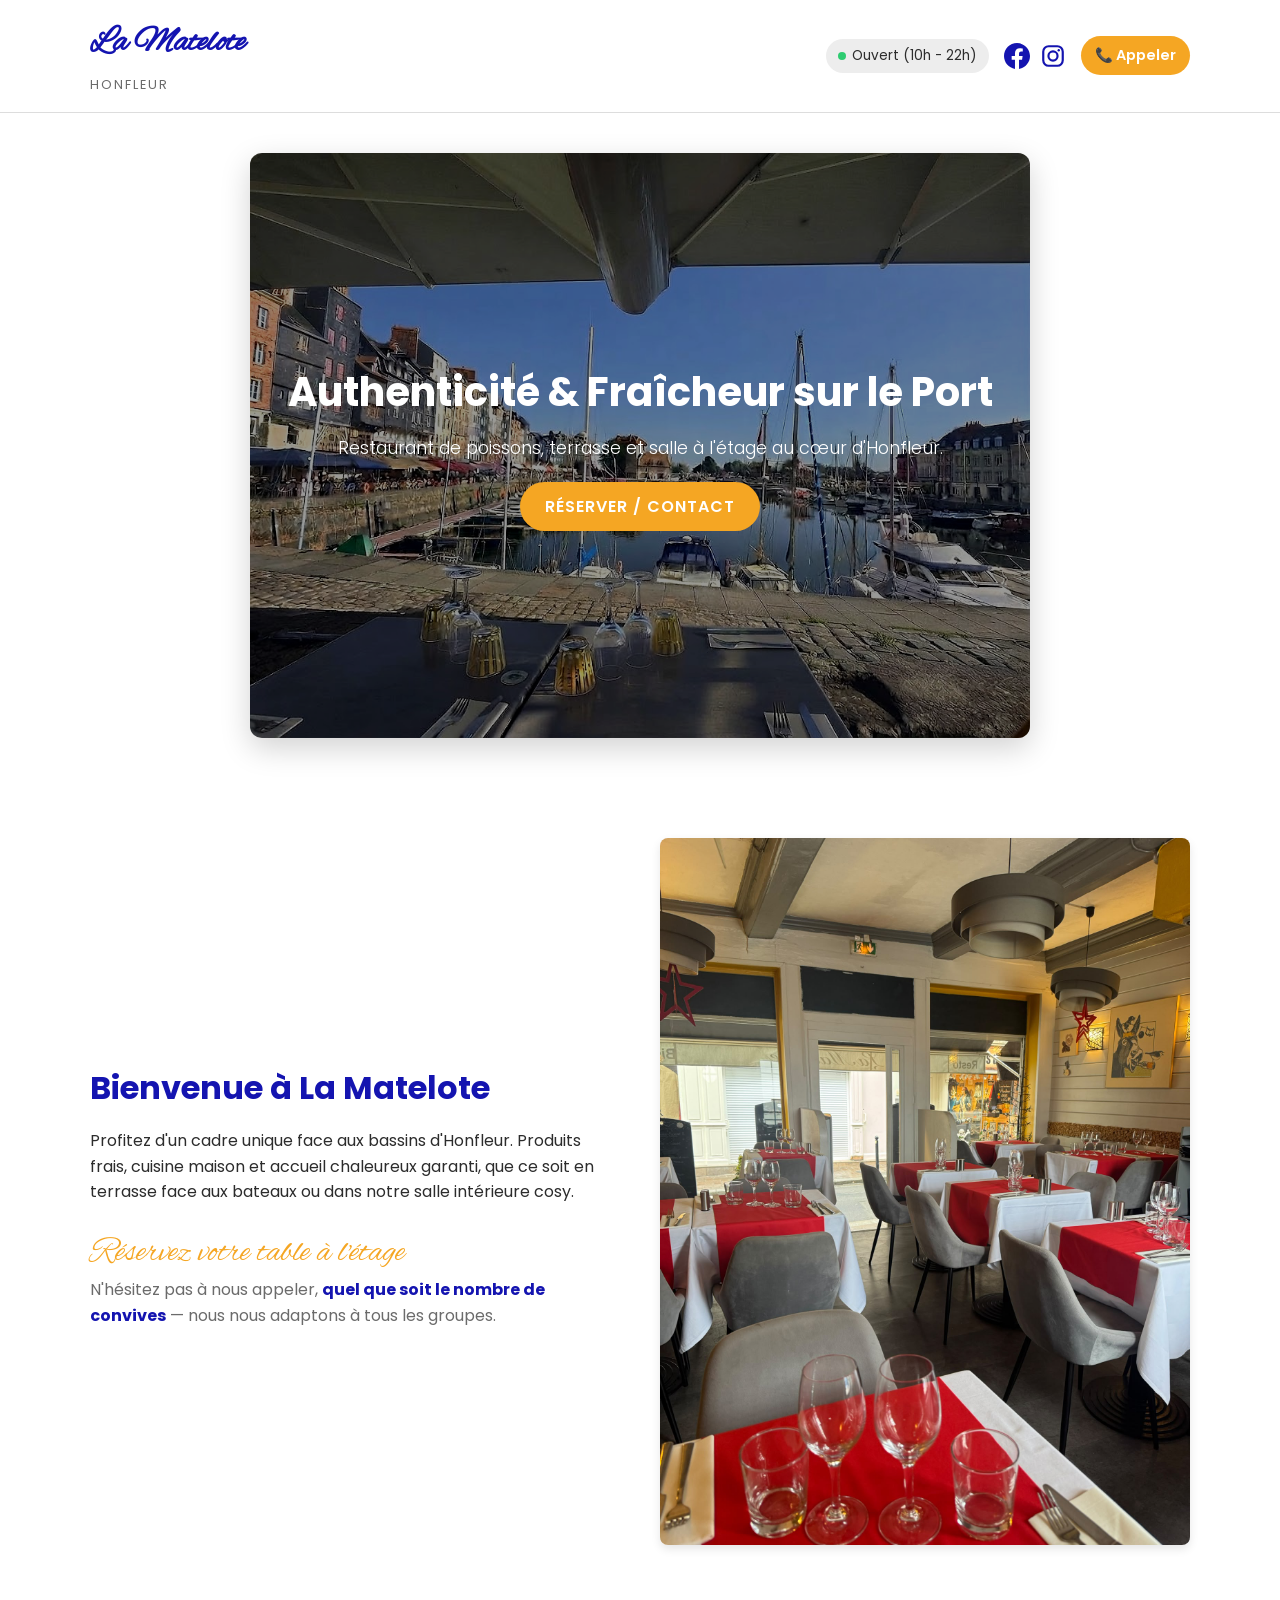
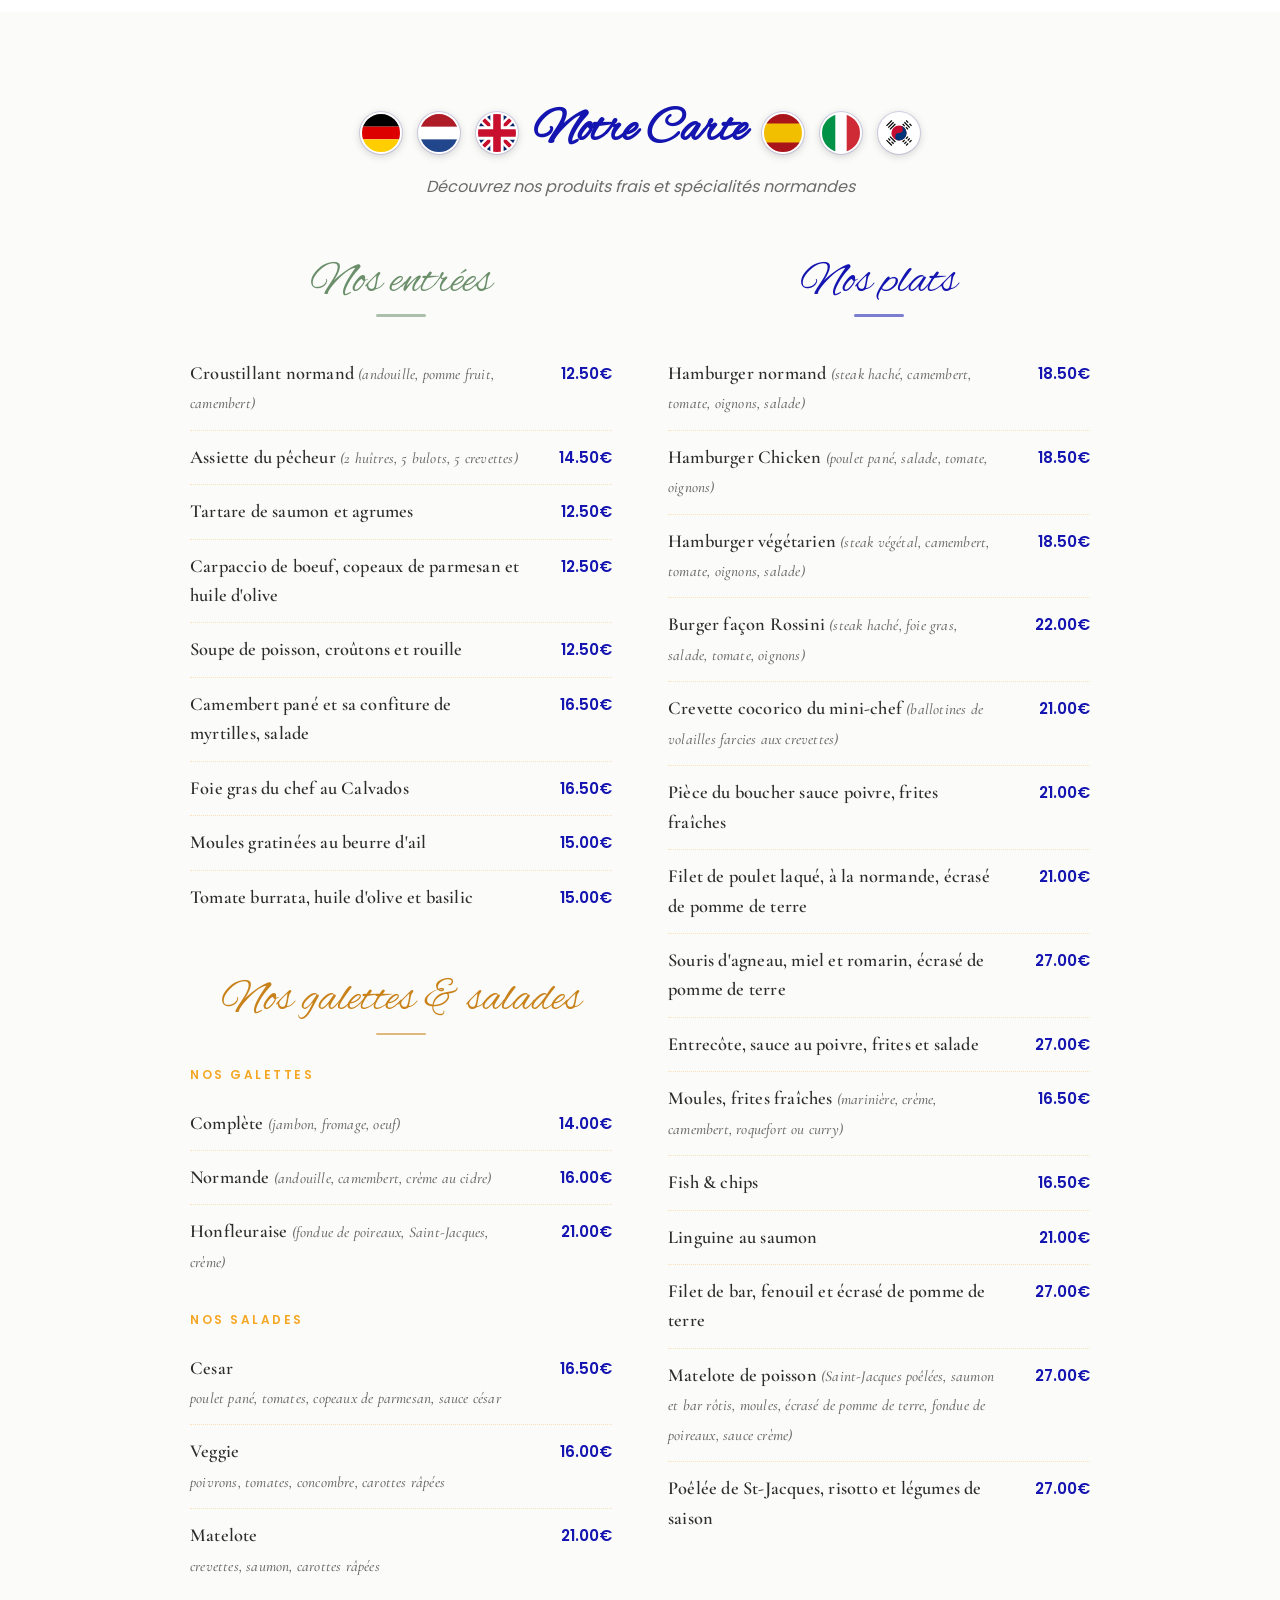
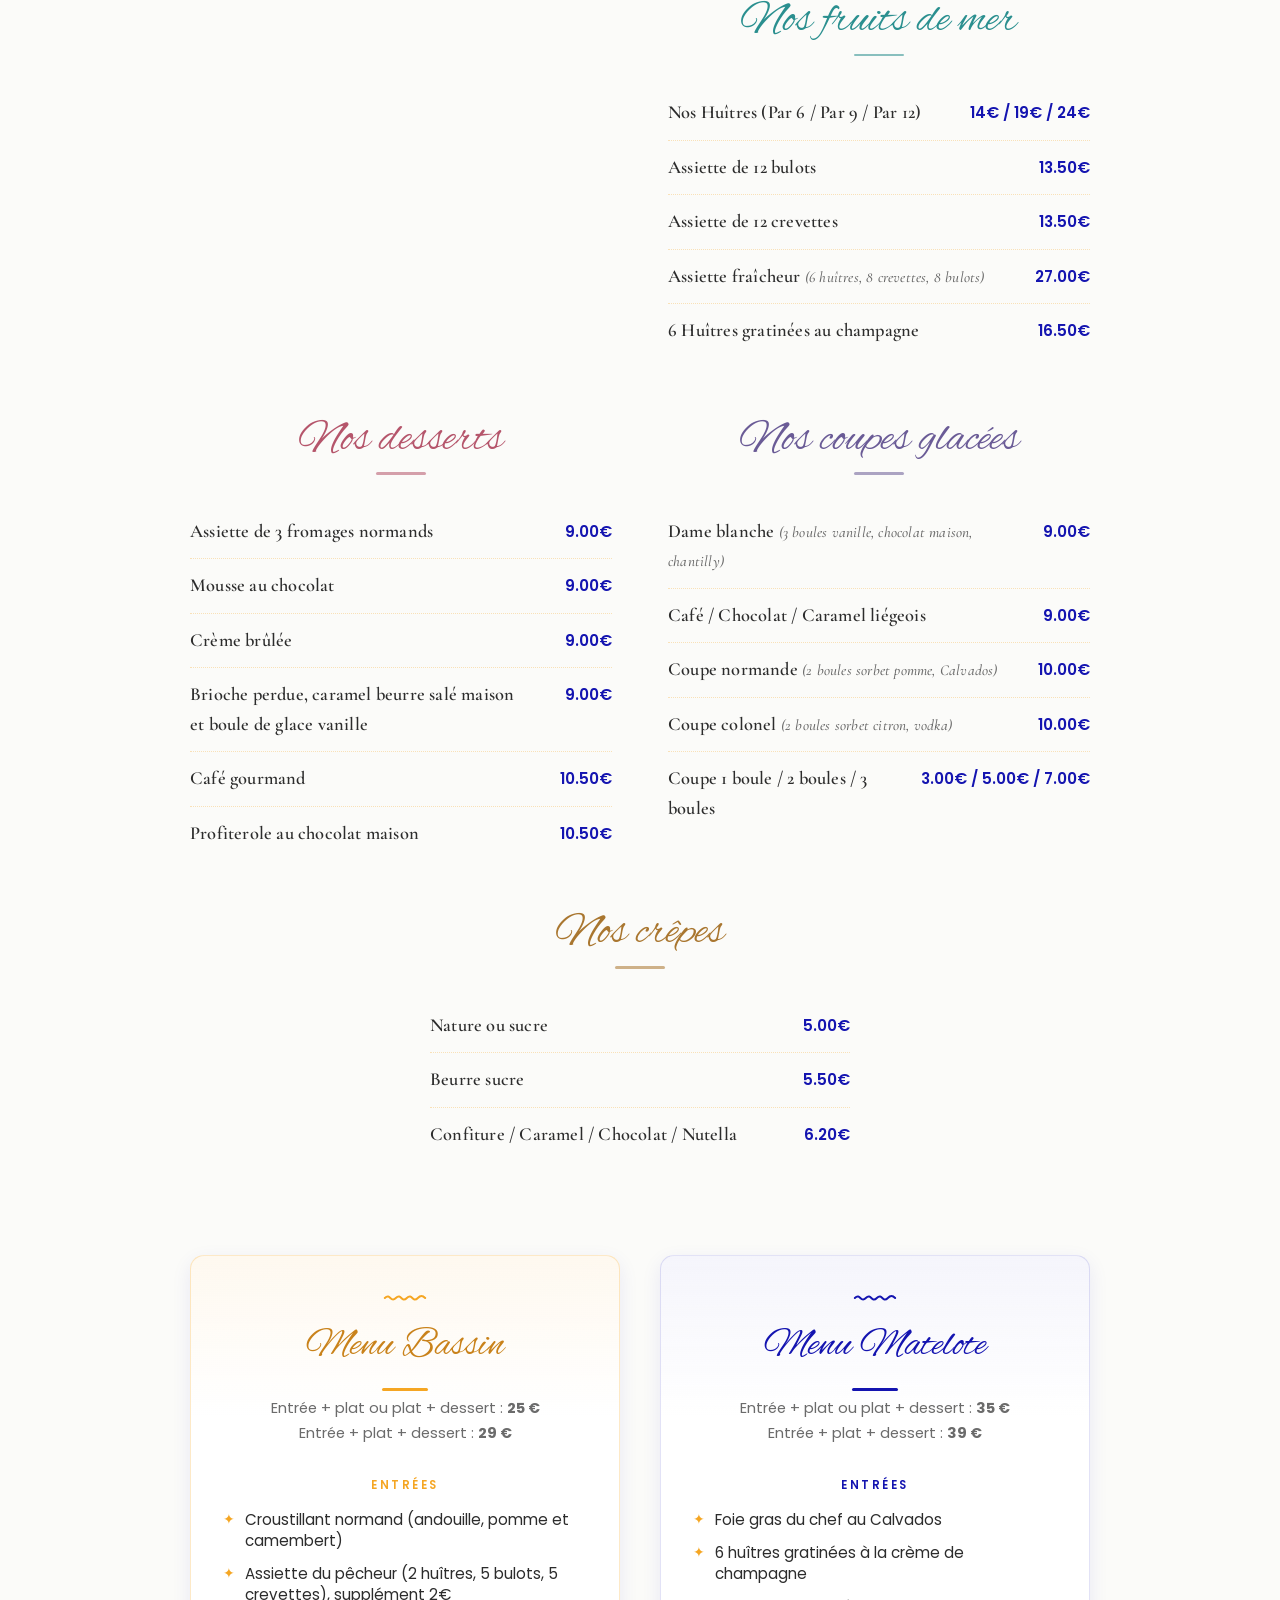
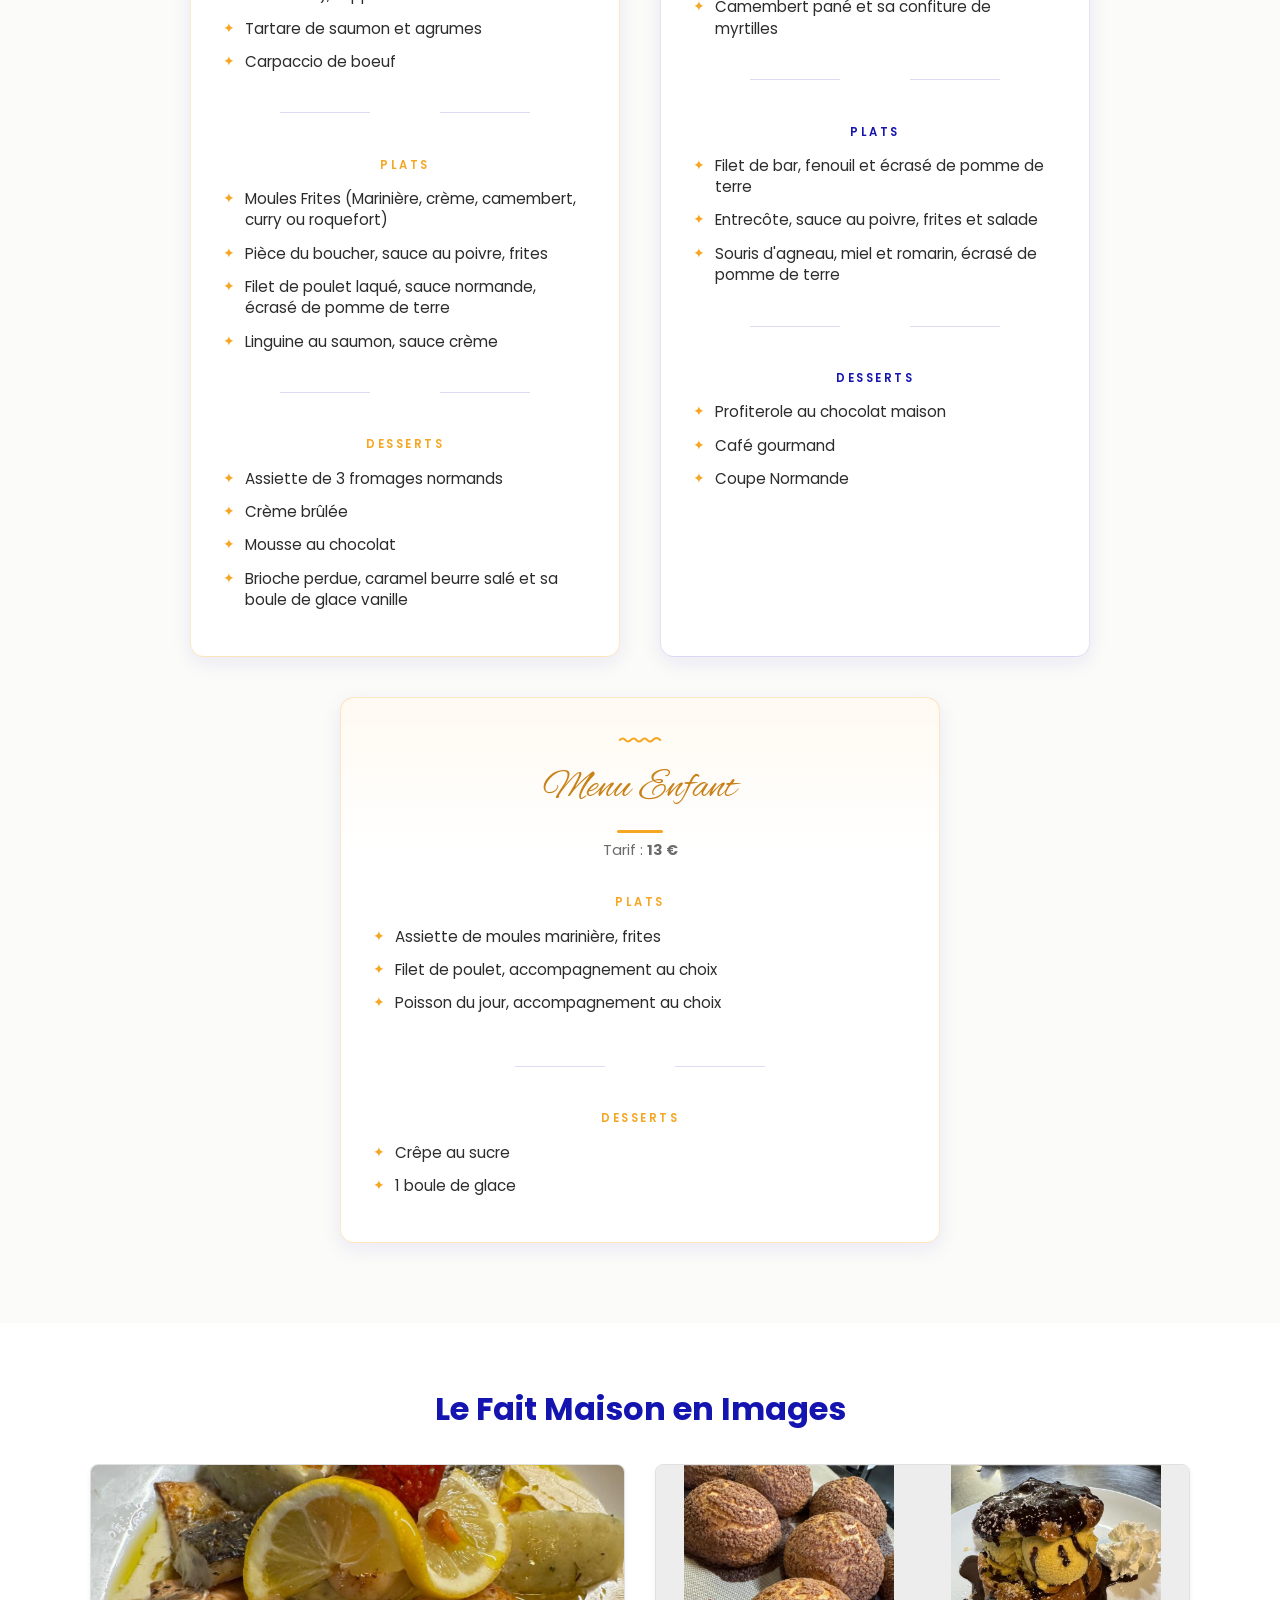
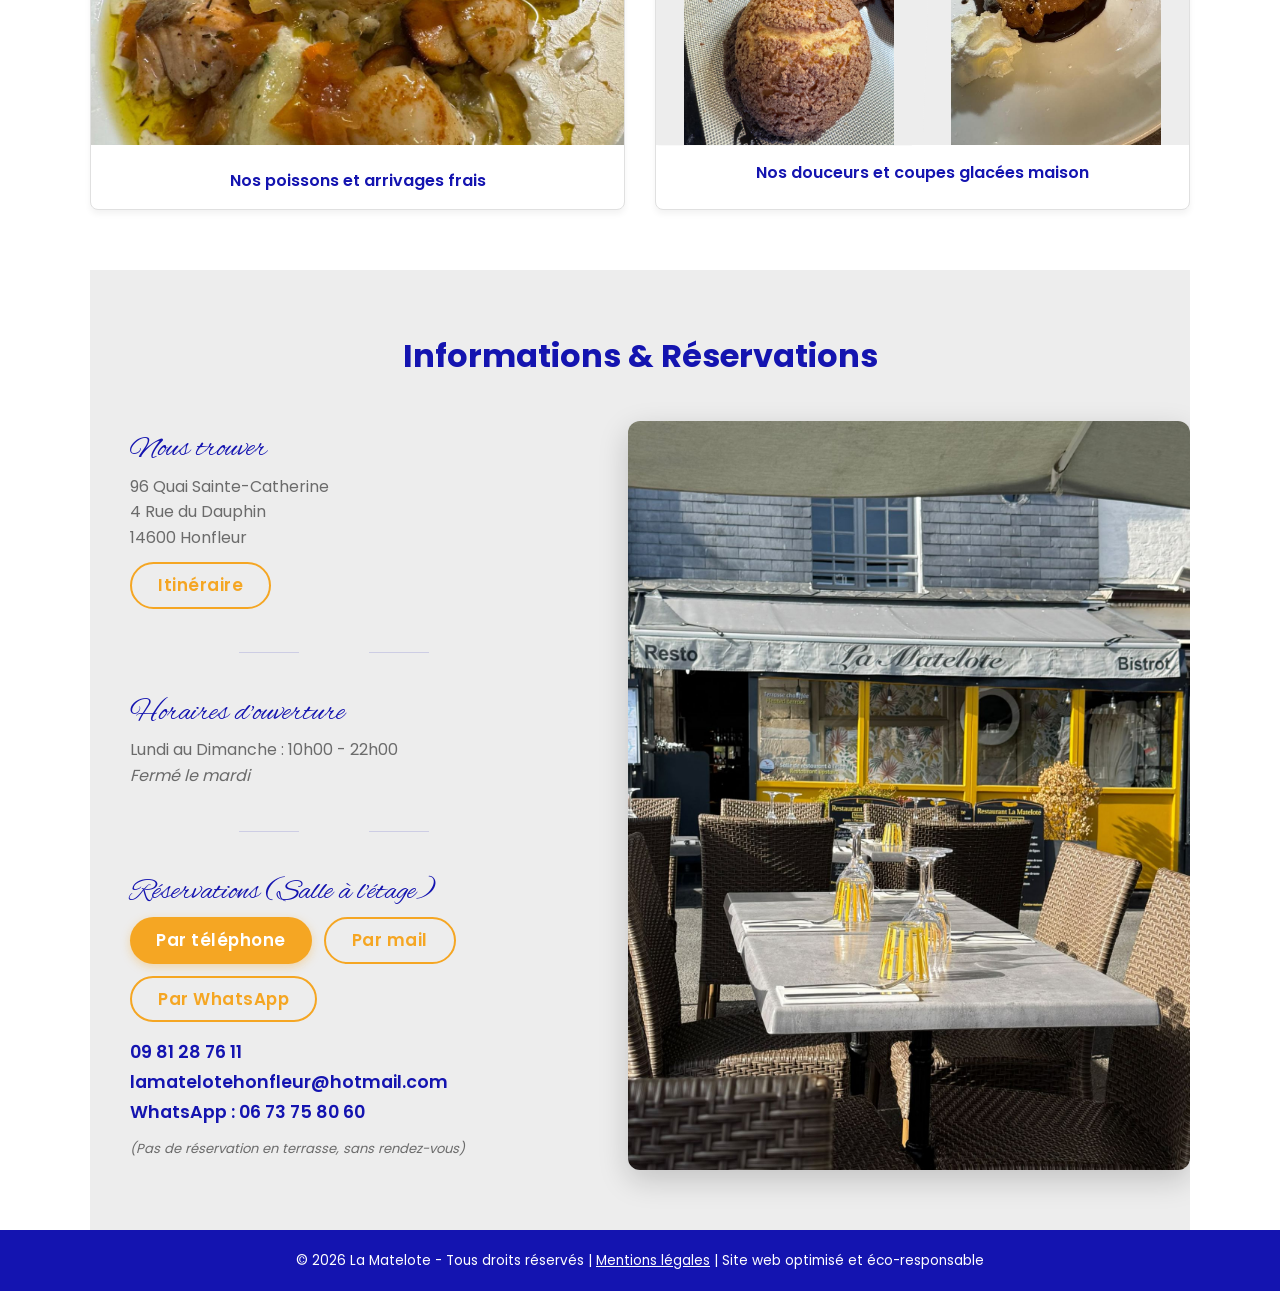
==== commit 94c2a717: "Ajout du bouton WhatsApp (06 73 75 80 60) et mise à jour des mentions légales" ====
--- a/index.html
+++ b/index.html
@@ -5,6 +5,7 @@
     <meta name="viewport" content="width=device-width, initial-scale=1.0">
     <title>La Matelote - Restaurant sur le Vieux Port d'Honfleur</title>
     <meta name="description" content="Restaurant de poissons au cœur d'Honfleur, face aux bassins. Terrasse et salle à l'étage. Carte, menus et réservations.">
+    <link rel="canonical" href="https://restaurant-lamatelote-honfleur.fr/">
 
     <!-- Icônes -->
     <link rel="icon" type="image/png" sizes="32x32" href="favicon-32.png">
@@ -16,12 +17,13 @@
     <meta property="og:site_name" content="La Matelote">
     <meta property="og:title" content="La Matelote - Restaurant sur le Vieux Port d'Honfleur">
     <meta property="og:description" content="Restaurant de poissons au cœur d'Honfleur, face aux bassins. Terrasse et salle à l'étage. Carte, menus et réservations.">
-    <meta property="og:image" content="https://kamesancarnivor.github.io/la-matelote-honfleur/apercu-partage.jpg">
+    <meta property="og:url" content="https://restaurant-lamatelote-honfleur.fr/">
+    <meta property="og:image" content="https://restaurant-lamatelote-honfleur.fr/apercu-partage.jpg">
     <meta property="og:image:width" content="1200">
     <meta property="og:image:height" content="630">
     <meta property="og:image:alt" content="Façade et terrasse du restaurant La Matelote à Honfleur">
     <meta name="twitter:card" content="summary_large_image">
-    <link rel="stylesheet" href="style.css?v=4">
+    <link rel="stylesheet" href="style.css?v=5">
 </head>
 <body>
 
@@ -356,10 +358,12 @@
                     <div class="info-actions">
                         <a href="tel:0981287611" class="link-tel-btn">Par téléphone</a>
                         <a href="mailto:lamatelotehonfleur@hotmail.com?subject=R%C3%A9servation" class="link-mail-btn">Par mail</a>
+                        <a href="https://wa.me/33673758060?text=Bonjour%2C%20je%20souhaite%20r%C3%A9server%20une%20table%20%C3%A0%20La%20Matelote." class="link-whatsapp-btn" target="_blank" rel="noopener">Par WhatsApp</a>
                     </div>
                     <p class="info-contact-details">
                         <a href="tel:0981287611">09 81 28 76 11</a><br>
-                        <a href="mailto:lamatelotehonfleur@hotmail.com?subject=R%C3%A9servation">lamatelotehonfleur@hotmail.com</a>
+                        <a href="mailto:lamatelotehonfleur@hotmail.com?subject=R%C3%A9servation">lamatelotehonfleur@hotmail.com</a><br>
+                        <a href="https://wa.me/33673758060?text=Bonjour%2C%20je%20souhaite%20r%C3%A9server%20une%20table%20%C3%A0%20La%20Matelote." target="_blank" rel="noopener">WhatsApp : 06 73 75 80 60</a>
                     </p>
                     <p class="info-note"><em>(Pas de réservation en terrasse, sans rendez-vous)</em></p>
                 </div>
--- a/style.css
+++ b/style.css
@@ -750,6 +750,7 @@
 }
 
 .link-mail-btn,
+.link-whatsapp-btn,
 .link-route-btn {
     display: inline-block;
     color: var(--accent-gold);
@@ -764,6 +765,7 @@
 }
 
 .link-mail-btn:hover,
+.link-whatsapp-btn:hover,
 .link-route-btn:hover {
     background: var(--accent-gold);
     color: #fff;
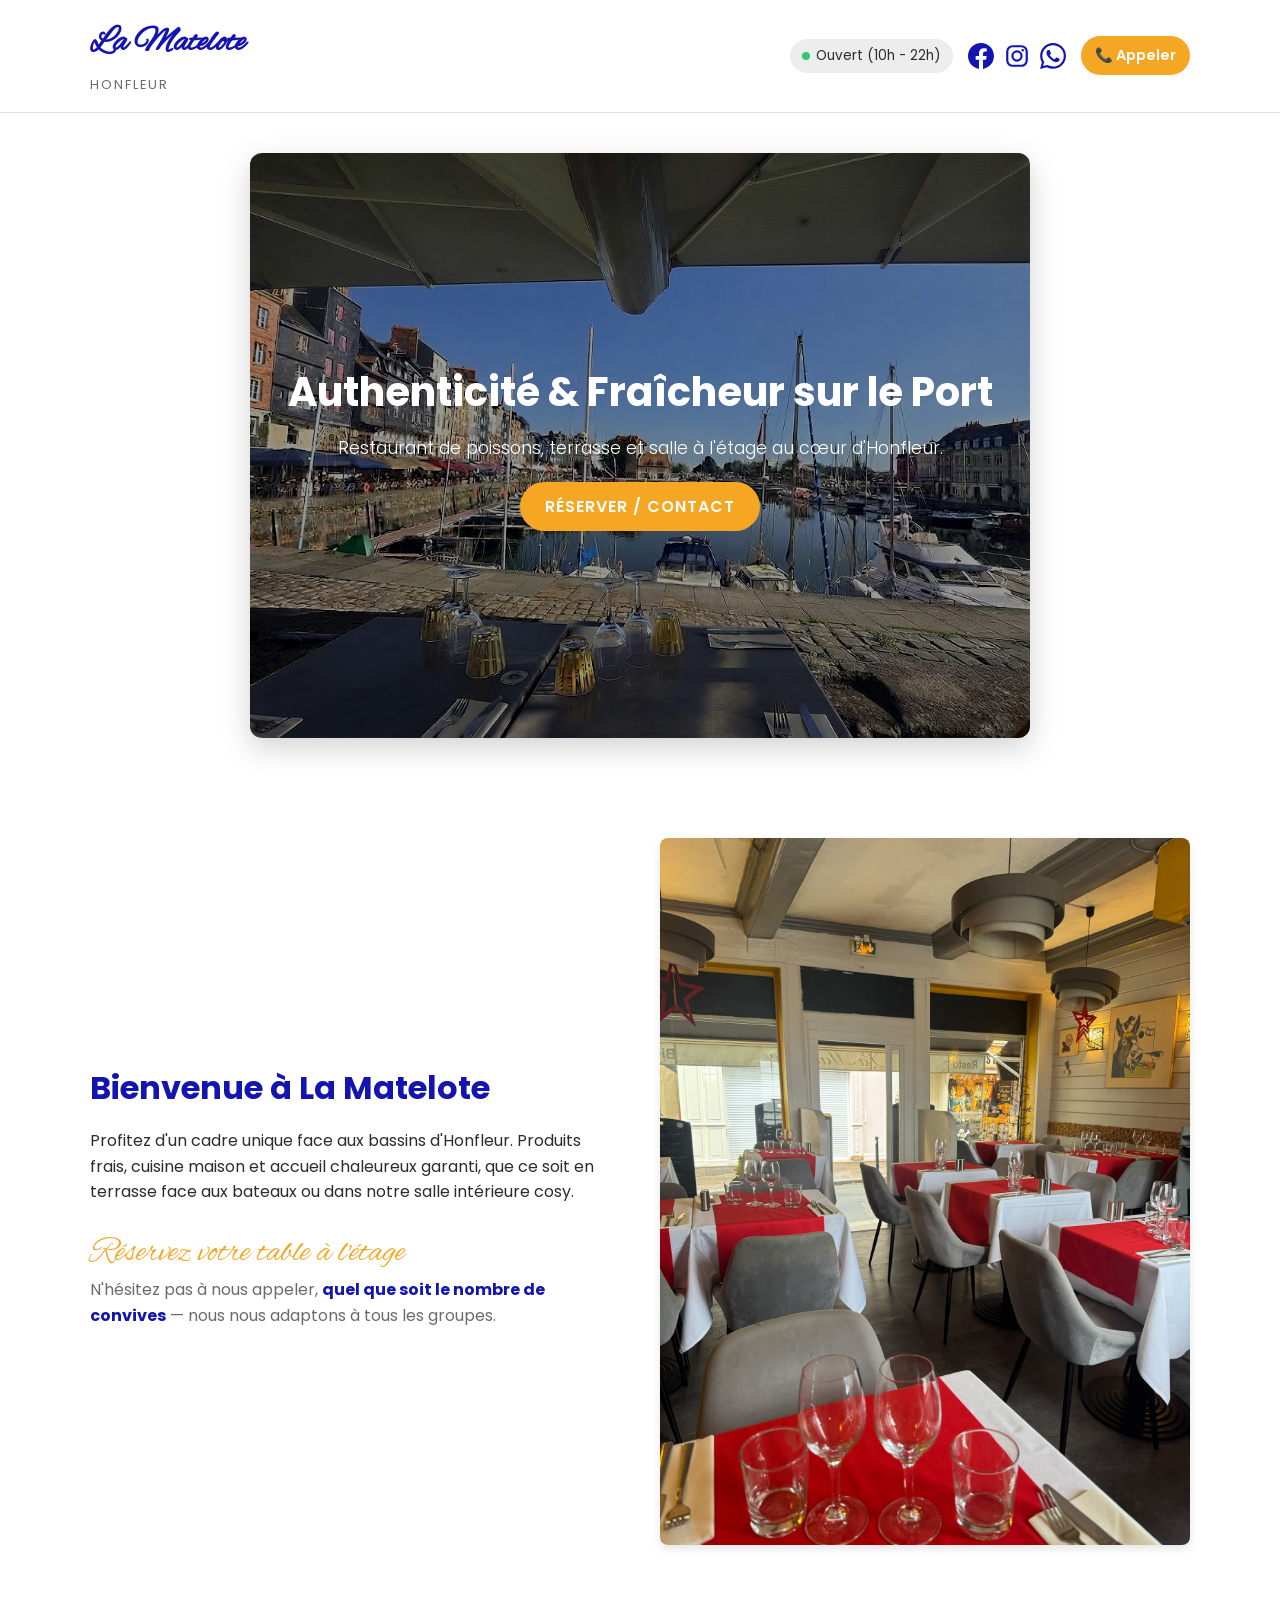
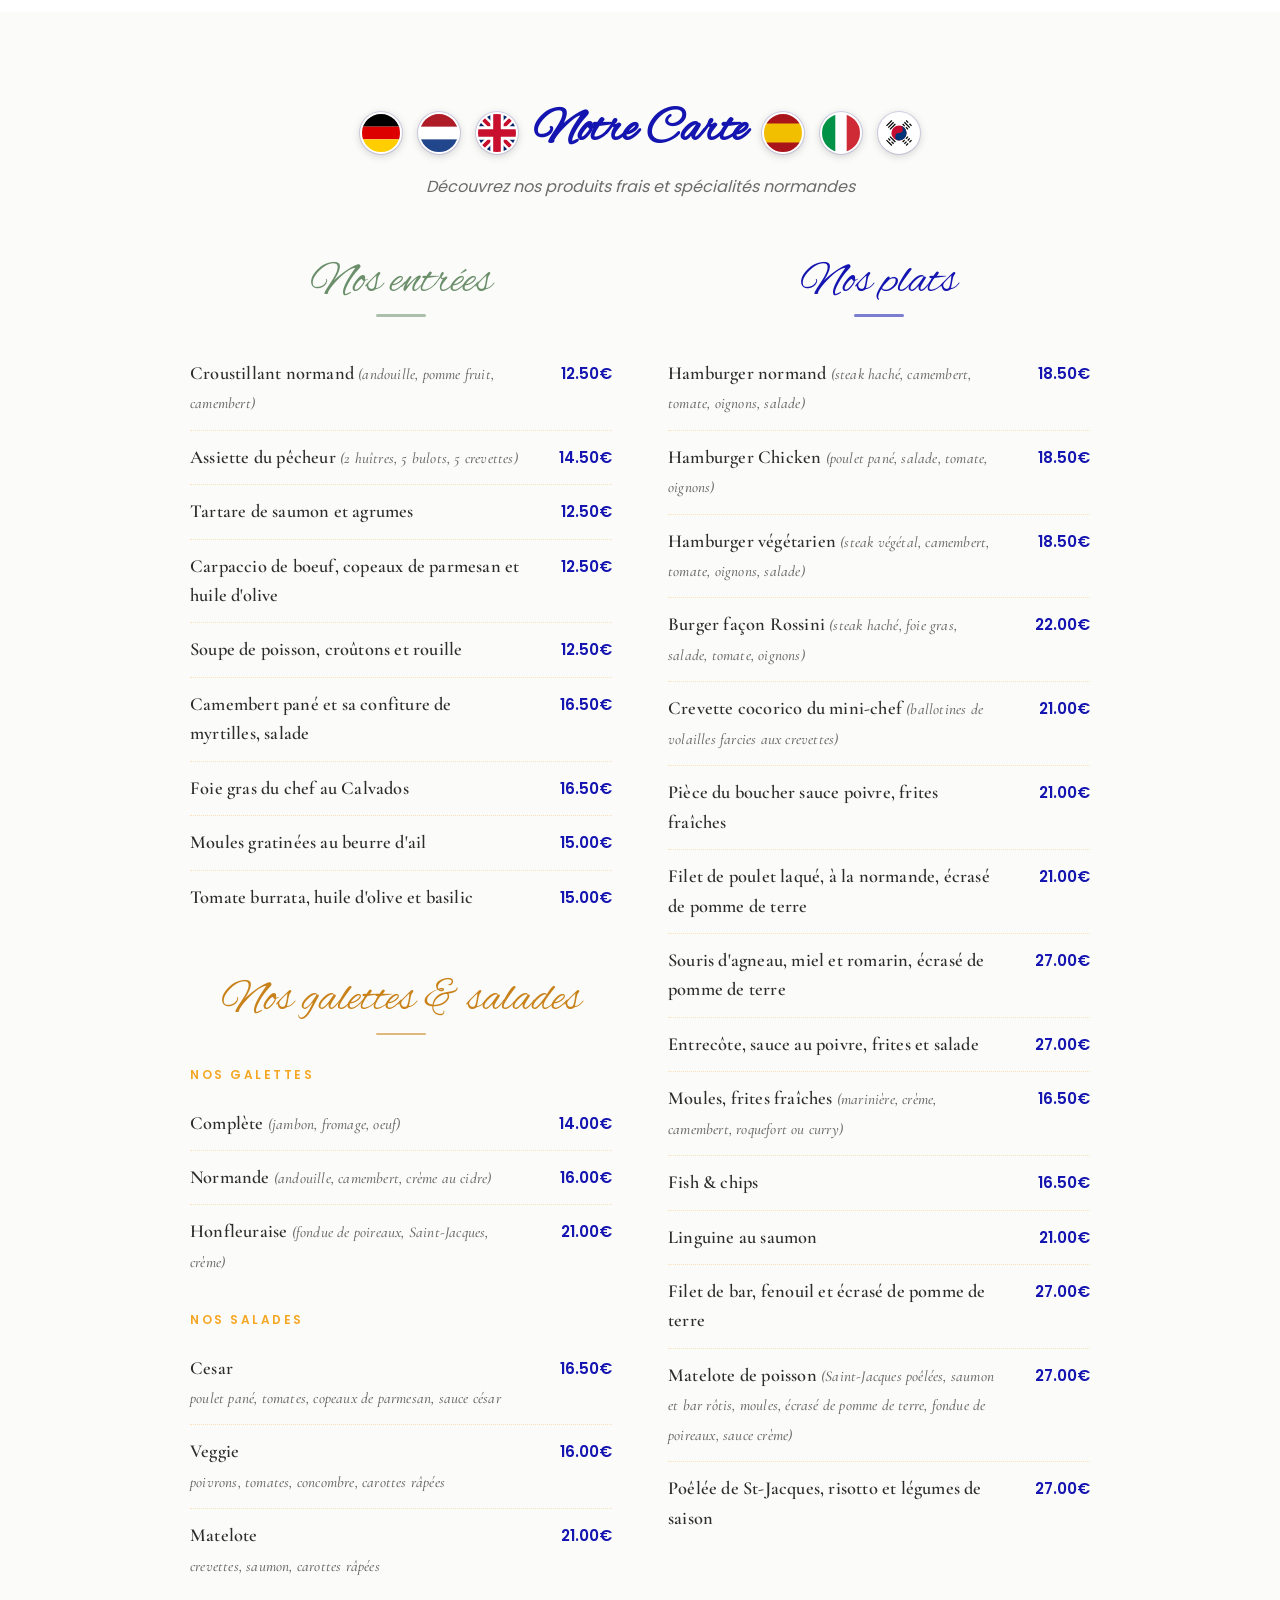
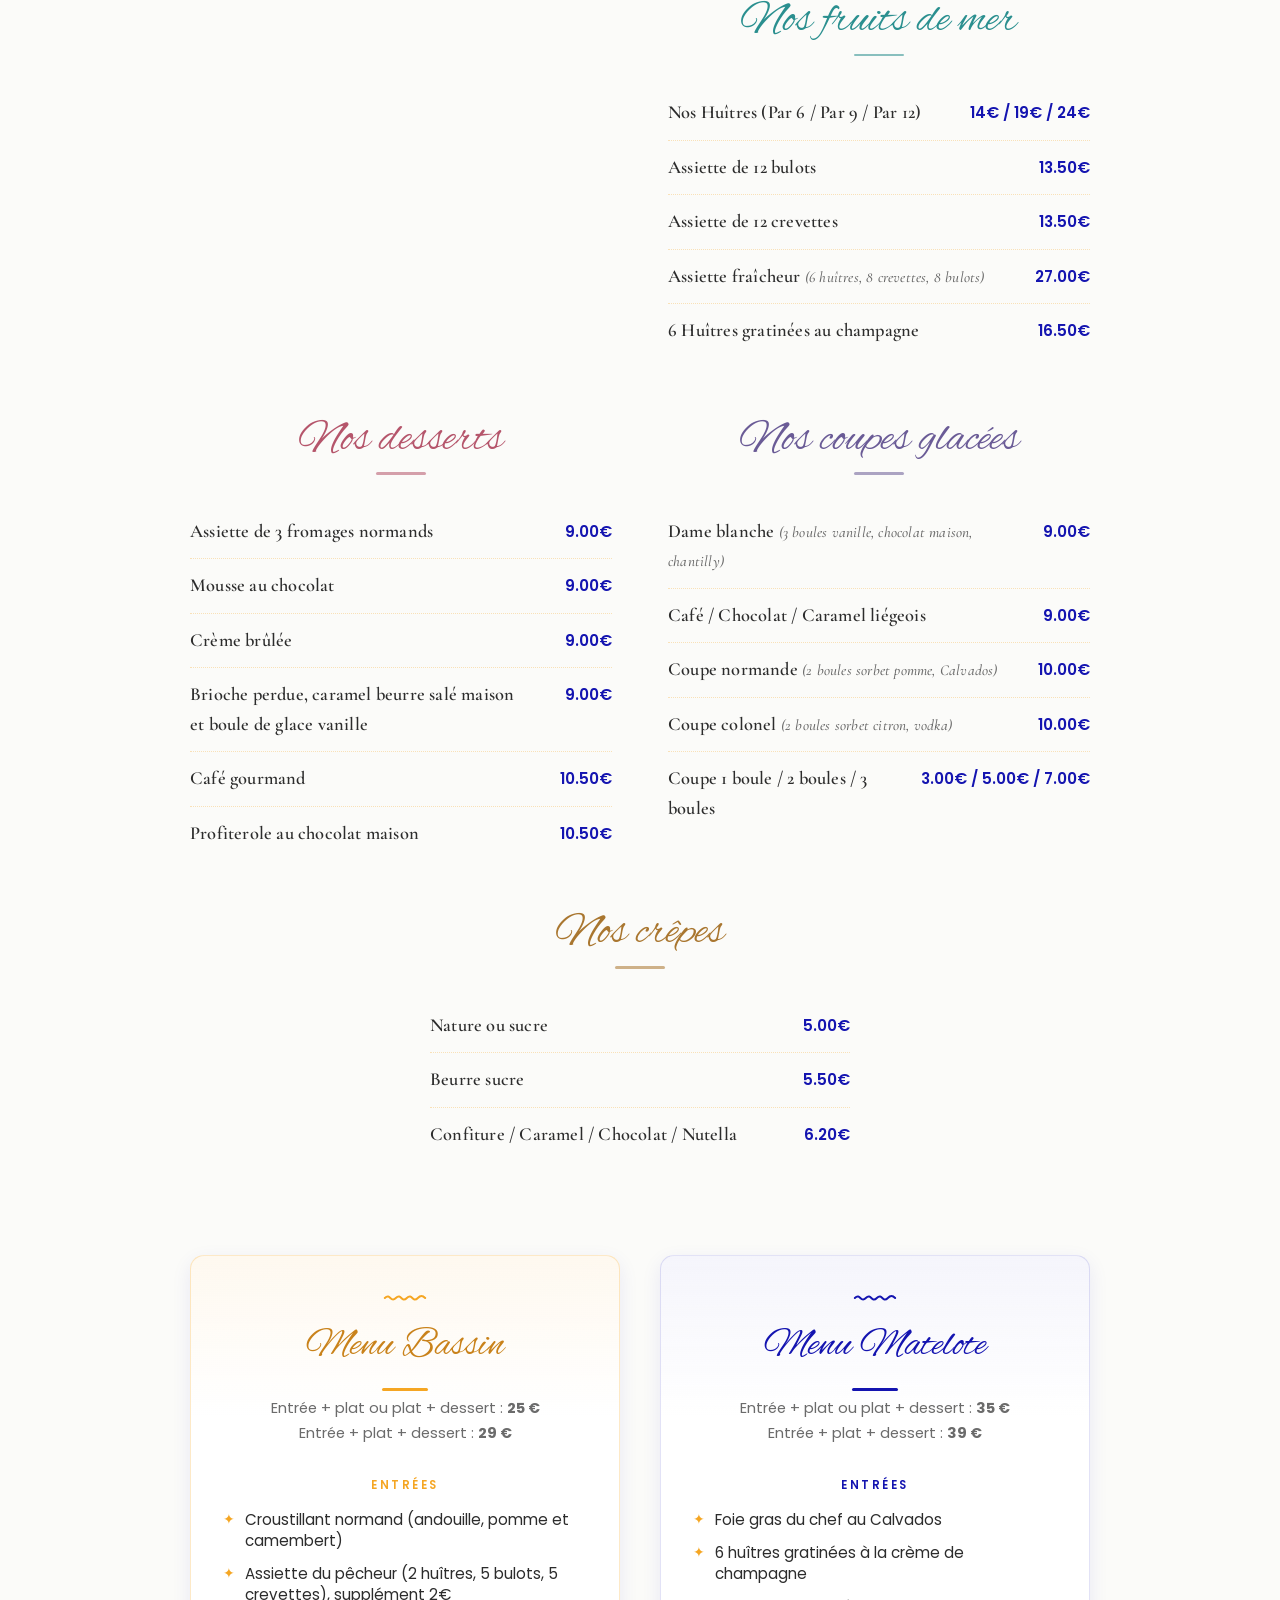
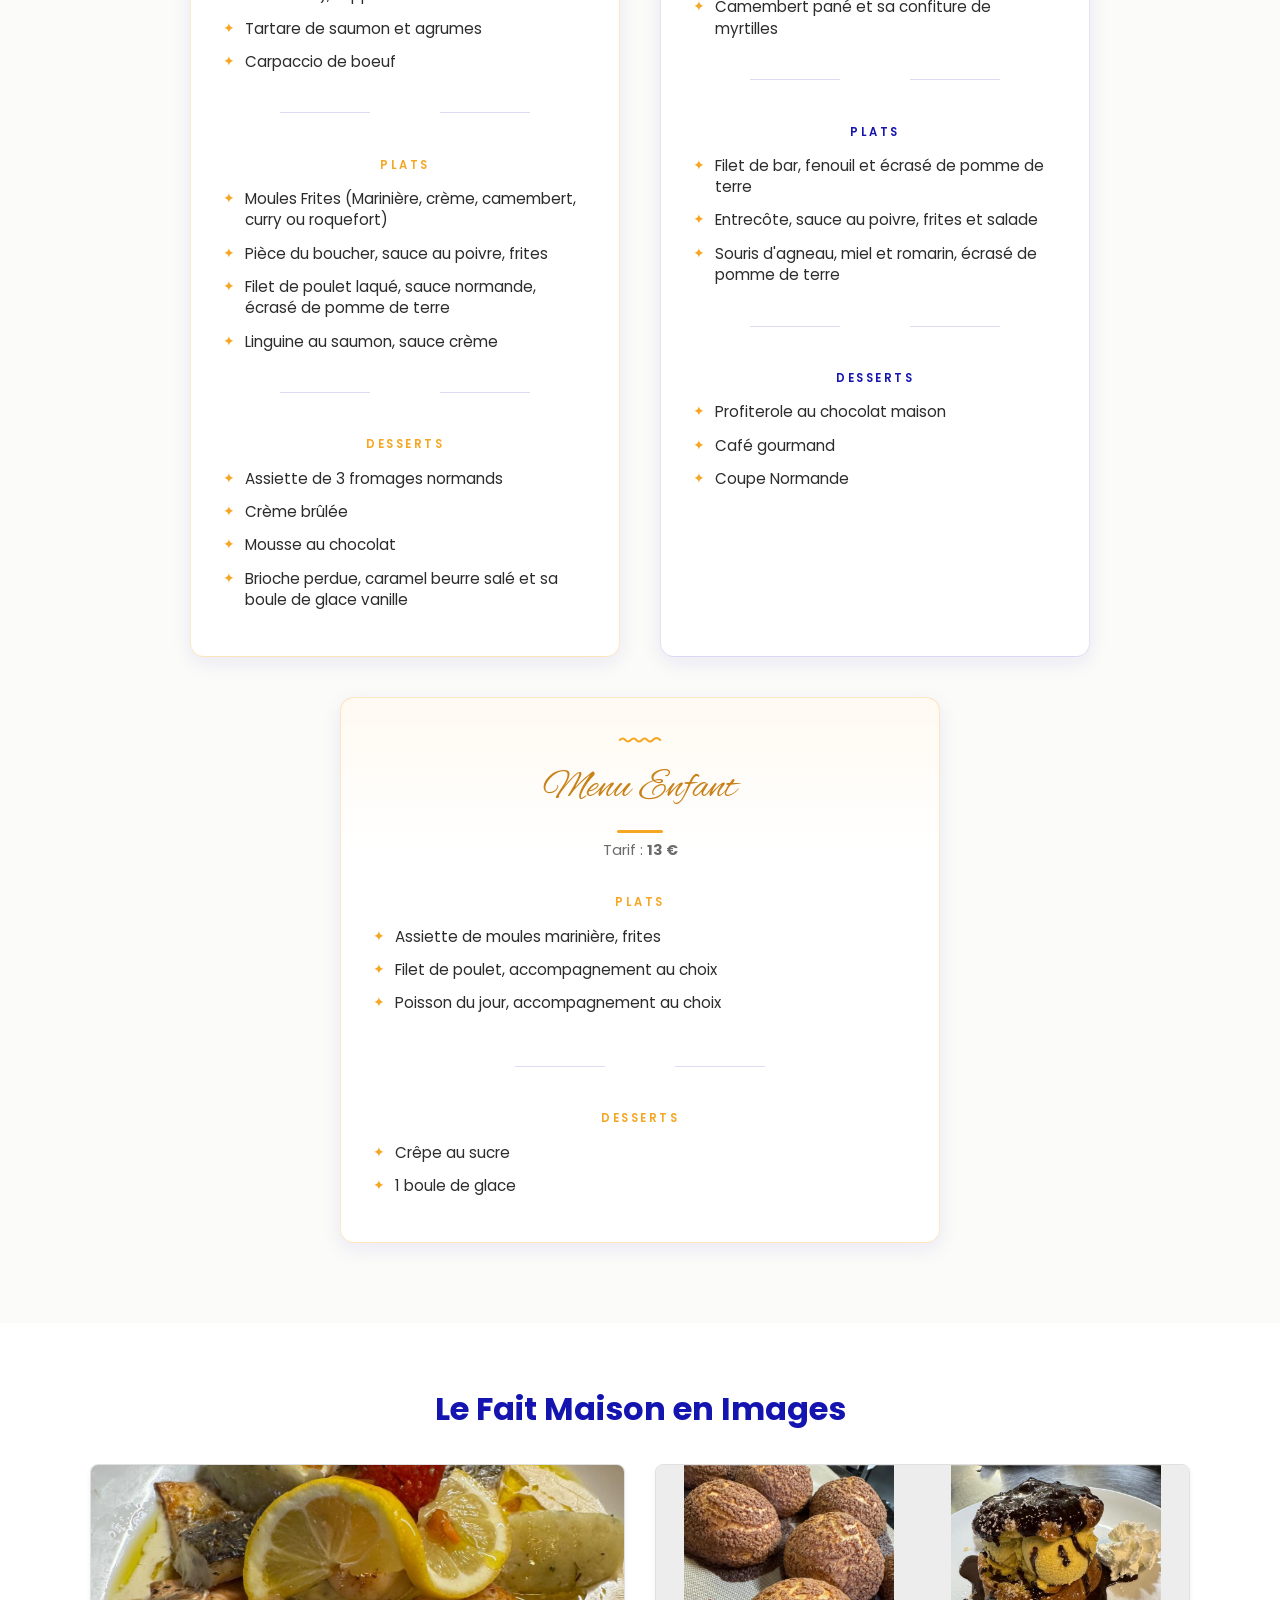
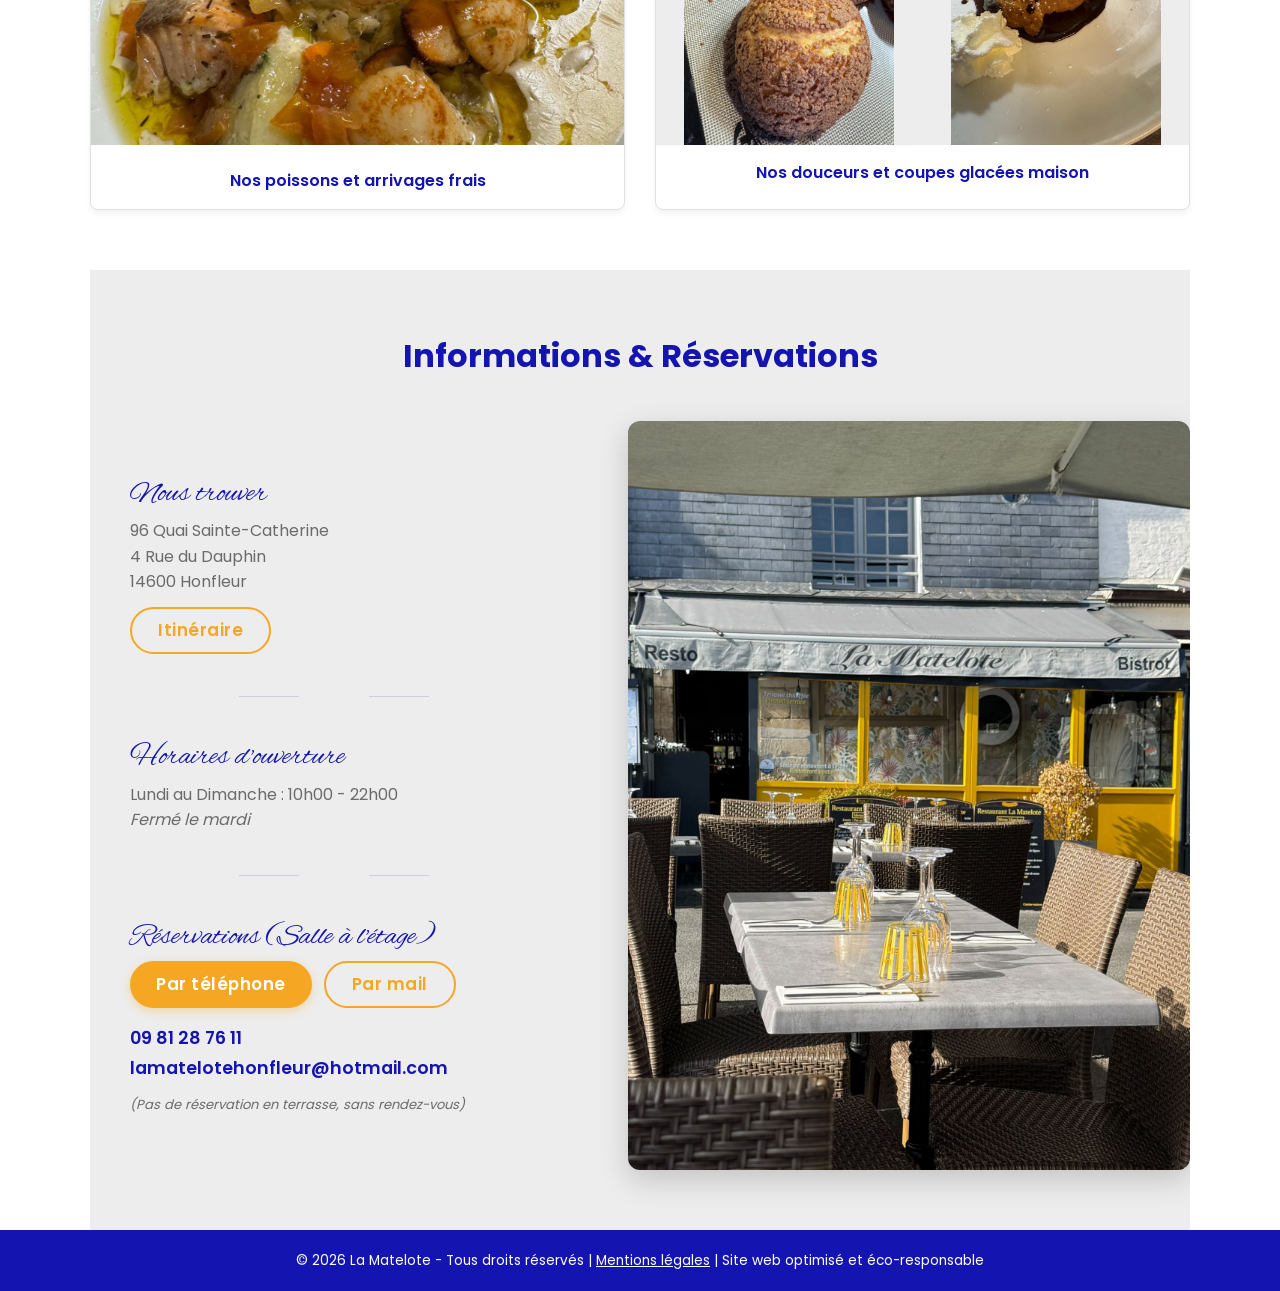
==== commit a9b9a8f7: "WhatsApp : logo dans l'en-tête à la place du bouton, en-tête mobile compacté" ====
--- a/index.html
+++ b/index.html
@@ -23,7 +23,7 @@
     <meta property="og:image:height" content="630">
     <meta property="og:image:alt" content="Façade et terrasse du restaurant La Matelote à Honfleur">
     <meta name="twitter:card" content="summary_large_image">
-    <link rel="stylesheet" href="style.css?v=5">
+    <link rel="stylesheet" href="style.css?v=7">
 </head>
 <body>
 
@@ -44,6 +44,9 @@
                     </a>
                     <a href="https://www.instagram.com/LAMATELOTEHONFLEUR/" class="social-link" aria-label="Instagram de La Matelote" target="_blank" rel="noopener">
                         <svg viewBox="0 0 24 24" fill="none" stroke="currentColor" stroke-width="2" aria-hidden="true"><rect x="3" y="3" width="18" height="18" rx="5"/><circle cx="12" cy="12" r="4.2"/><circle cx="17.3" cy="6.7" r="1.1" fill="currentColor" stroke="none"/></svg>
+                    </a>
+                    <a href="https://wa.me/33673758060" class="social-link" aria-label="WhatsApp de La Matelote" target="_blank" rel="noopener">
+                        <svg viewBox="0 0 24 24" fill="currentColor" aria-hidden="true"><path d="M17.472 14.382c-.297-.149-1.758-.867-2.03-.967-.273-.099-.471-.148-.67.15-.197.297-.767.966-.94 1.164-.173.199-.347.223-.644.075-.297-.15-1.255-.463-2.39-1.475-.883-.788-1.48-1.761-1.653-2.059-.173-.297-.018-.458.13-.606.134-.133.298-.347.446-.52.149-.174.198-.298.298-.497.099-.198.05-.371-.025-.52-.075-.149-.669-1.612-.916-2.207-.242-.579-.487-.5-.669-.51-.173-.008-.371-.01-.57-.01-.198 0-.52.074-.792.372-.272.297-1.04 1.016-1.04 2.479 0 1.462 1.065 2.875 1.213 3.074.149.198 2.096 3.2 5.077 4.487.709.306 1.262.489 1.694.625.712.227 1.36.195 1.871.118.571-.085 1.758-.719 2.006-1.413.248-.694.248-1.289.173-1.413-.074-.124-.272-.198-.57-.347m-5.421 7.403h-.004a9.87 9.87 0 01-5.031-1.378l-.361-.214-3.741.982.998-3.648-.235-.374a9.86 9.86 0 01-1.51-5.26c.001-5.45 4.436-9.884 9.888-9.884 2.64 0 5.122 1.03 6.988 2.898a9.825 9.825 0 012.893 6.994c-.003 5.45-4.437 9.884-9.885 9.884m8.413-18.297A11.815 11.815 0 0012.05 0C5.495 0 .16 5.335.157 11.892c0 2.096.547 4.142 1.588 5.945L.057 24l6.305-1.654a11.882 11.882 0 005.683 1.448h.005c6.554 0 11.89-5.335 11.893-11.893a11.821 11.821 0 00-3.48-8.413z"/></svg>
                     </a>
                 </div>
                 <a href="tel:0981287611" class="btn-appel">📞 Appeler</a>
@@ -358,12 +361,10 @@
                     <div class="info-actions">
                         <a href="tel:0981287611" class="link-tel-btn">Par téléphone</a>
                         <a href="mailto:lamatelotehonfleur@hotmail.com?subject=R%C3%A9servation" class="link-mail-btn">Par mail</a>
-                        <a href="https://wa.me/33673758060?text=Bonjour%2C%20je%20souhaite%20r%C3%A9server%20une%20table%20%C3%A0%20La%20Matelote." class="link-whatsapp-btn" target="_blank" rel="noopener">Par WhatsApp</a>
                     </div>
                     <p class="info-contact-details">
                         <a href="tel:0981287611">09 81 28 76 11</a><br>
-                        <a href="mailto:lamatelotehonfleur@hotmail.com?subject=R%C3%A9servation">lamatelotehonfleur@hotmail.com</a><br>
-                        <a href="https://wa.me/33673758060?text=Bonjour%2C%20je%20souhaite%20r%C3%A9server%20une%20table%20%C3%A0%20La%20Matelote." target="_blank" rel="noopener">WhatsApp : 06 73 75 80 60</a>
+                        <a href="mailto:lamatelotehonfleur@hotmail.com?subject=R%C3%A9servation">lamatelotehonfleur@hotmail.com</a>
                     </p>
                     <p class="info-note"><em>(Pas de réservation en terrasse, sans rendez-vous)</em></p>
                 </div>
--- a/style.css
+++ b/style.css
@@ -180,15 +180,29 @@
 }
 
 @media (max-width: 480px) {
+    .header-container {
+        gap: 6px;
+    }
+    .logo h1 {
+        font-size: 1.8rem;
+    }
     .header-info {
-        gap: 8px;
+        gap: 6px;
+    }
+    .badge-horaire {
+        padding: 5px 8px;
+        font-size: 0.72rem;
     }
     .social-links {
-        gap: 6px;
+        gap: 5px;
     }
     .social-link svg {
-        width: 22px;
-        height: 22px;
+        width: 20px;
+        height: 20px;
+    }
+    .btn-appel {
+        padding: 7px 10px;
+        font-size: 0.8rem;
     }
 }
 
@@ -750,7 +764,6 @@
 }
 
 .link-mail-btn,
-.link-whatsapp-btn,
 .link-route-btn {
     display: inline-block;
     color: var(--accent-gold);
@@ -765,7 +778,6 @@
 }
 
 .link-mail-btn:hover,
-.link-whatsapp-btn:hover,
 .link-route-btn:hover {
     background: var(--accent-gold);
     color: #fff;
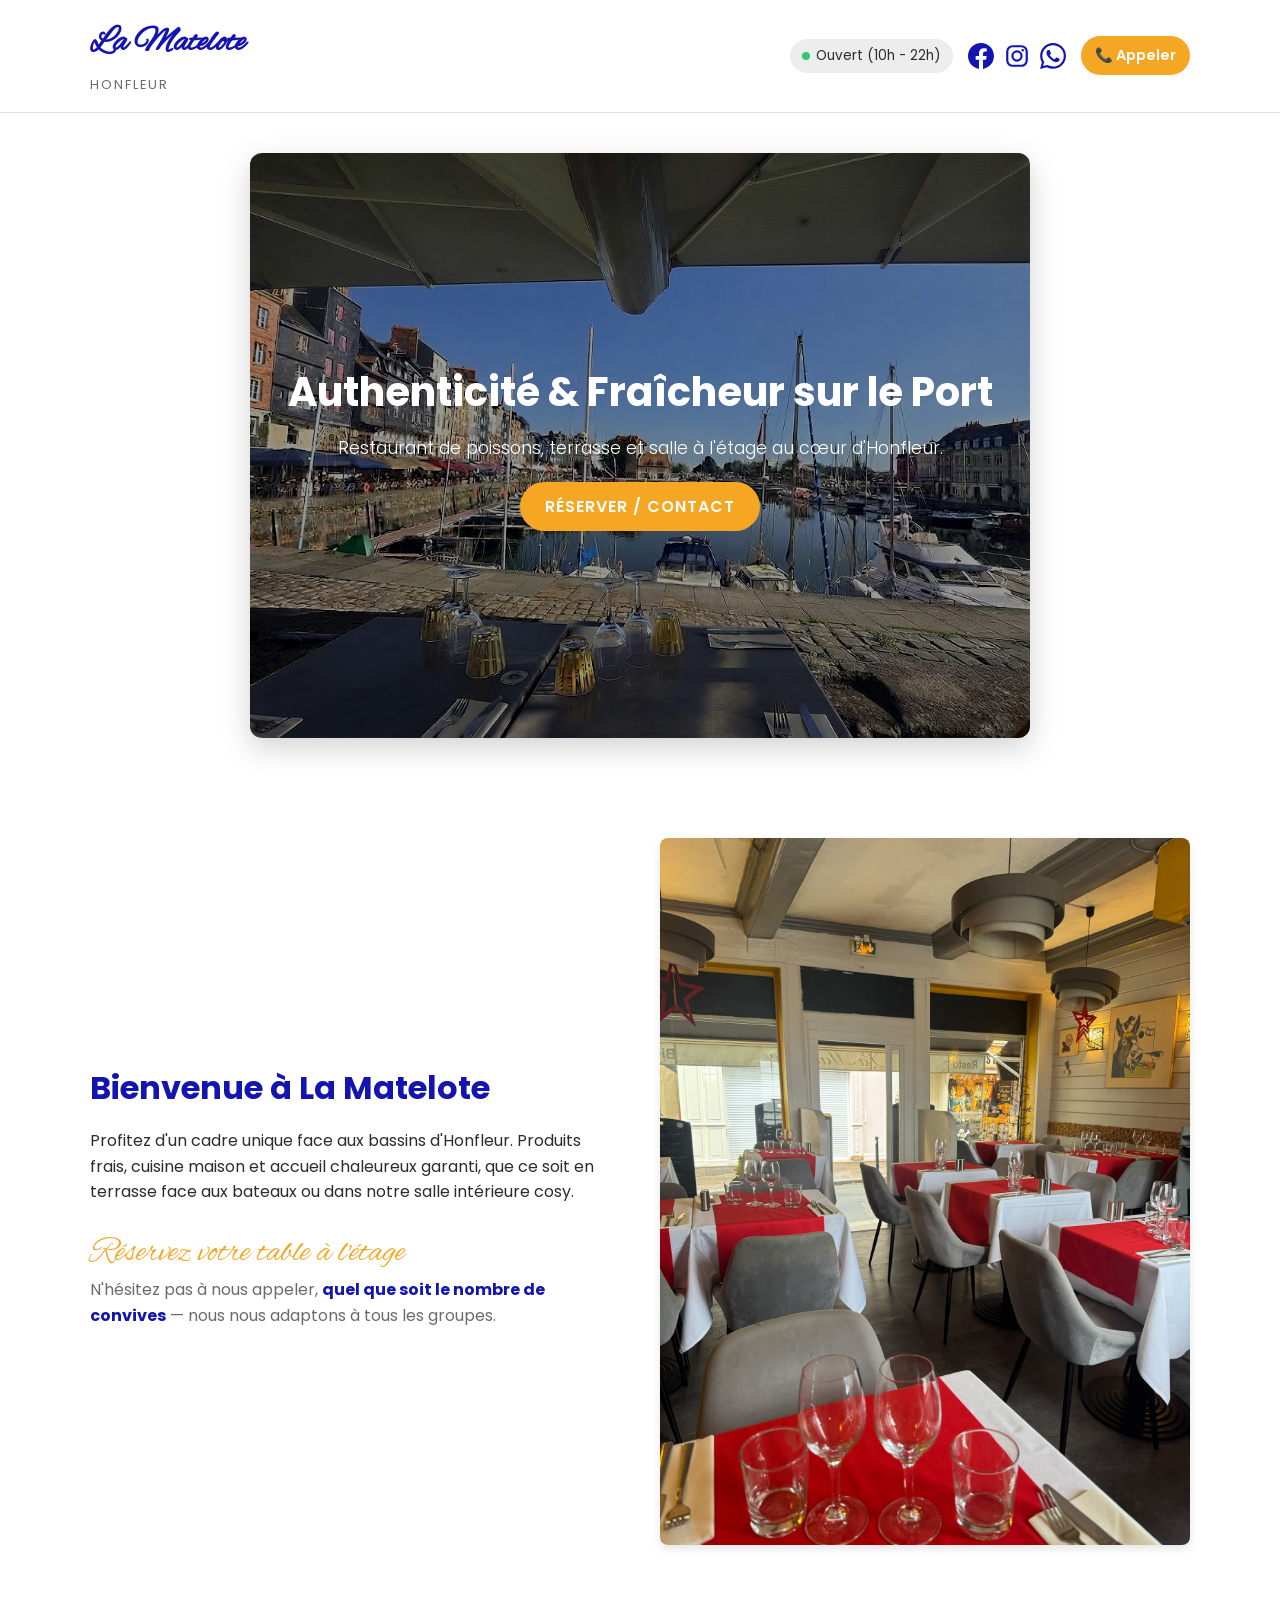
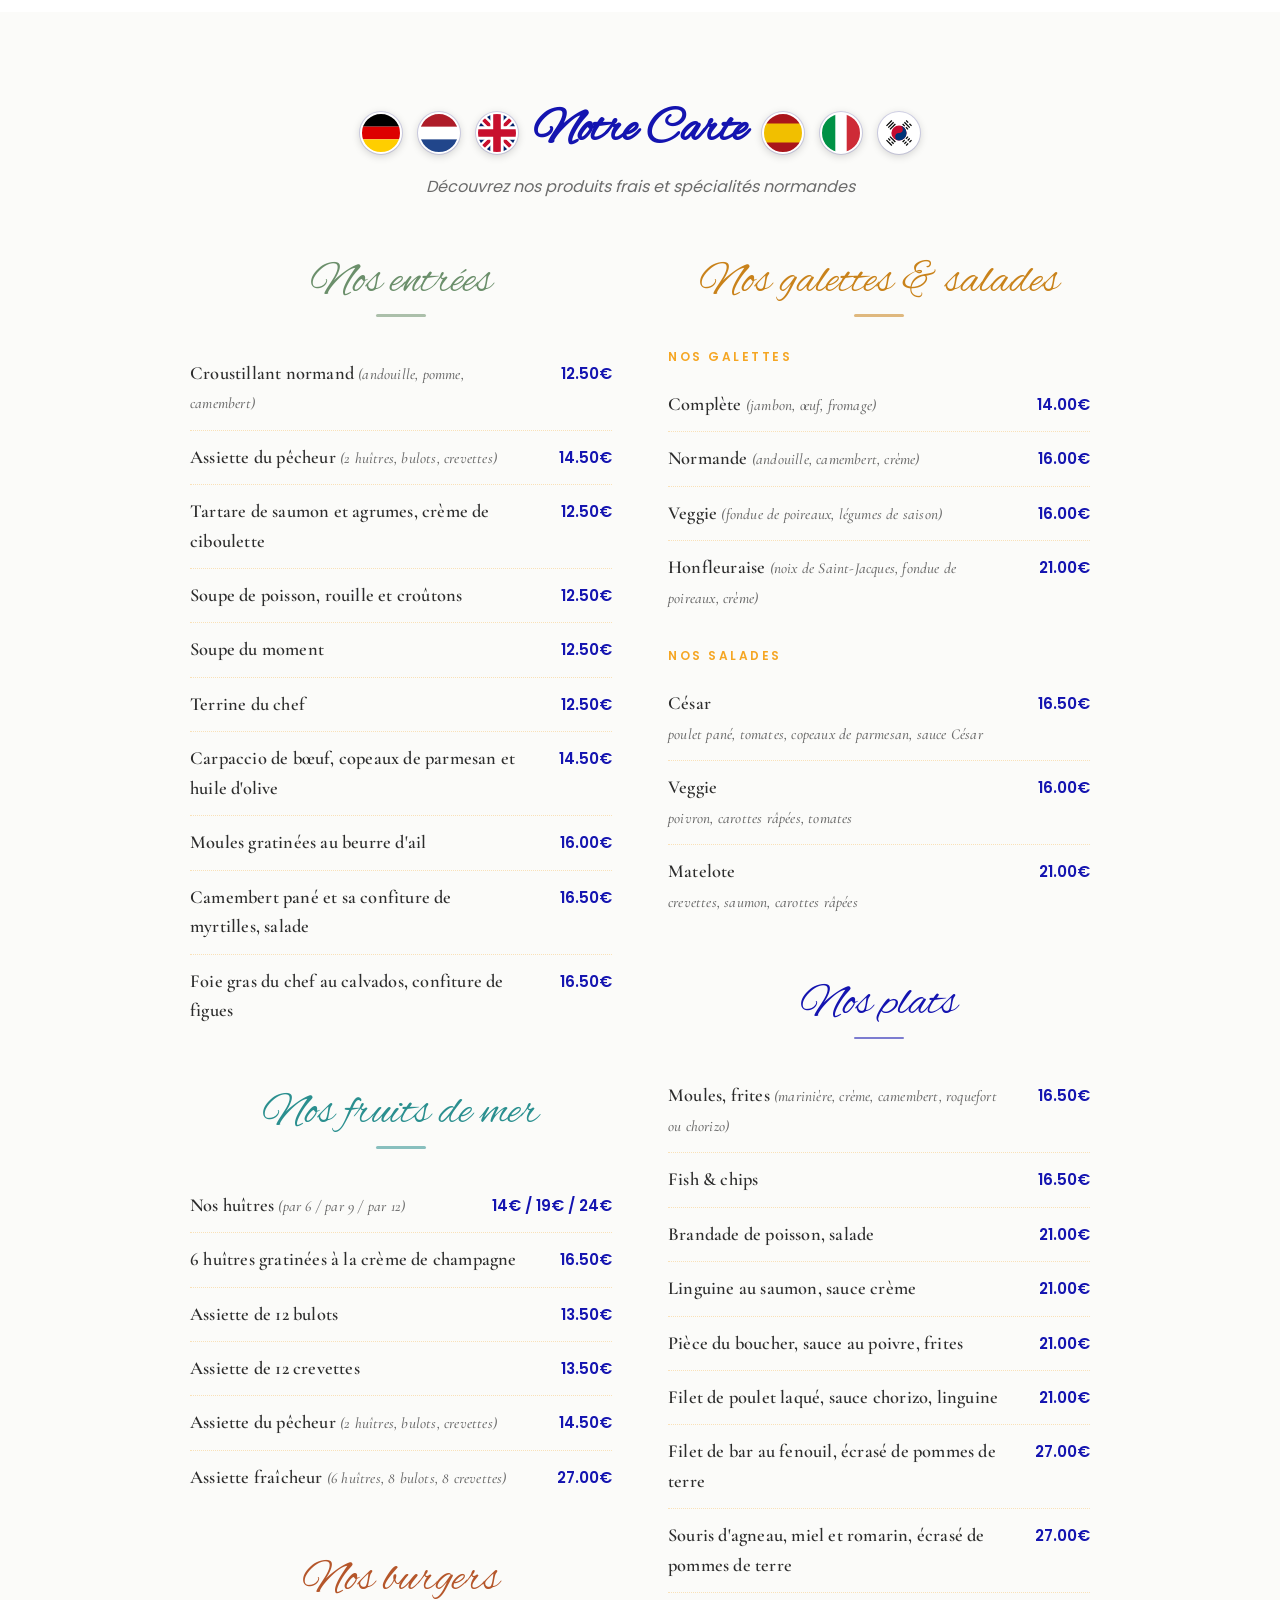
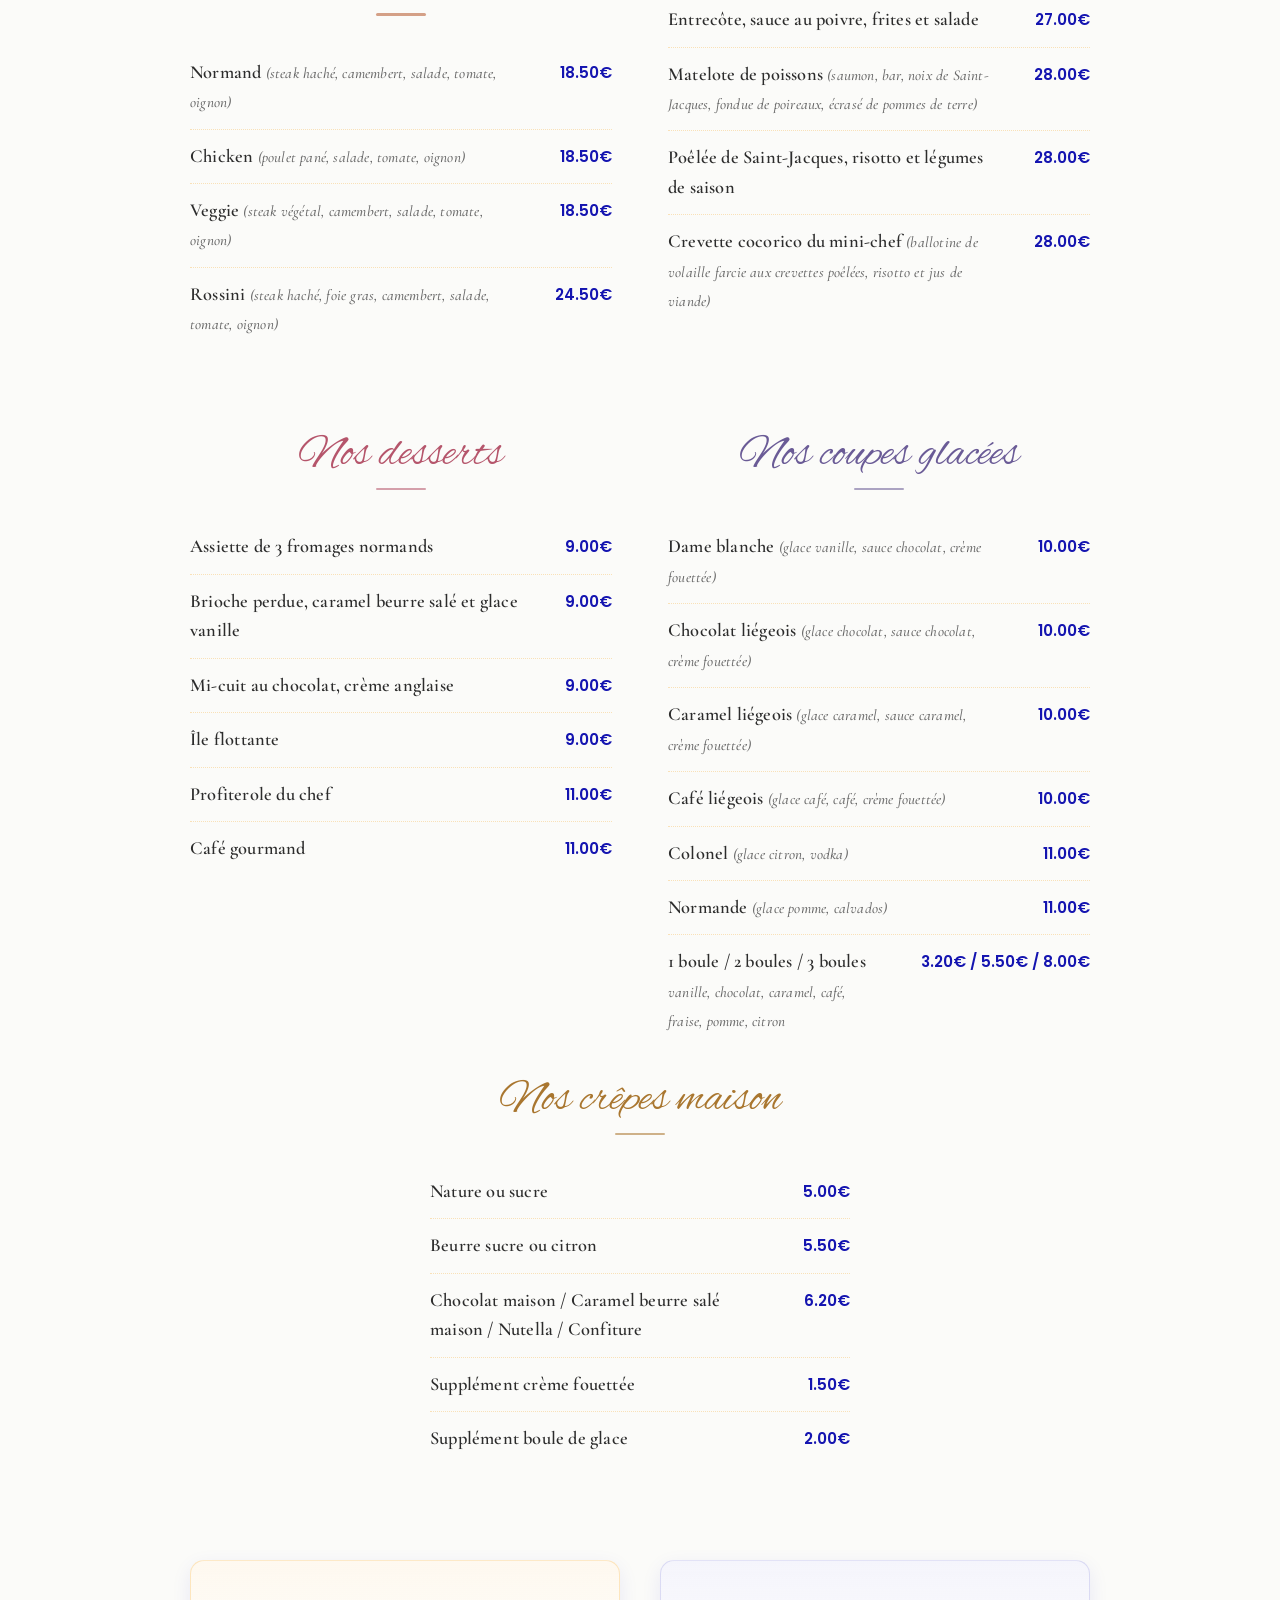
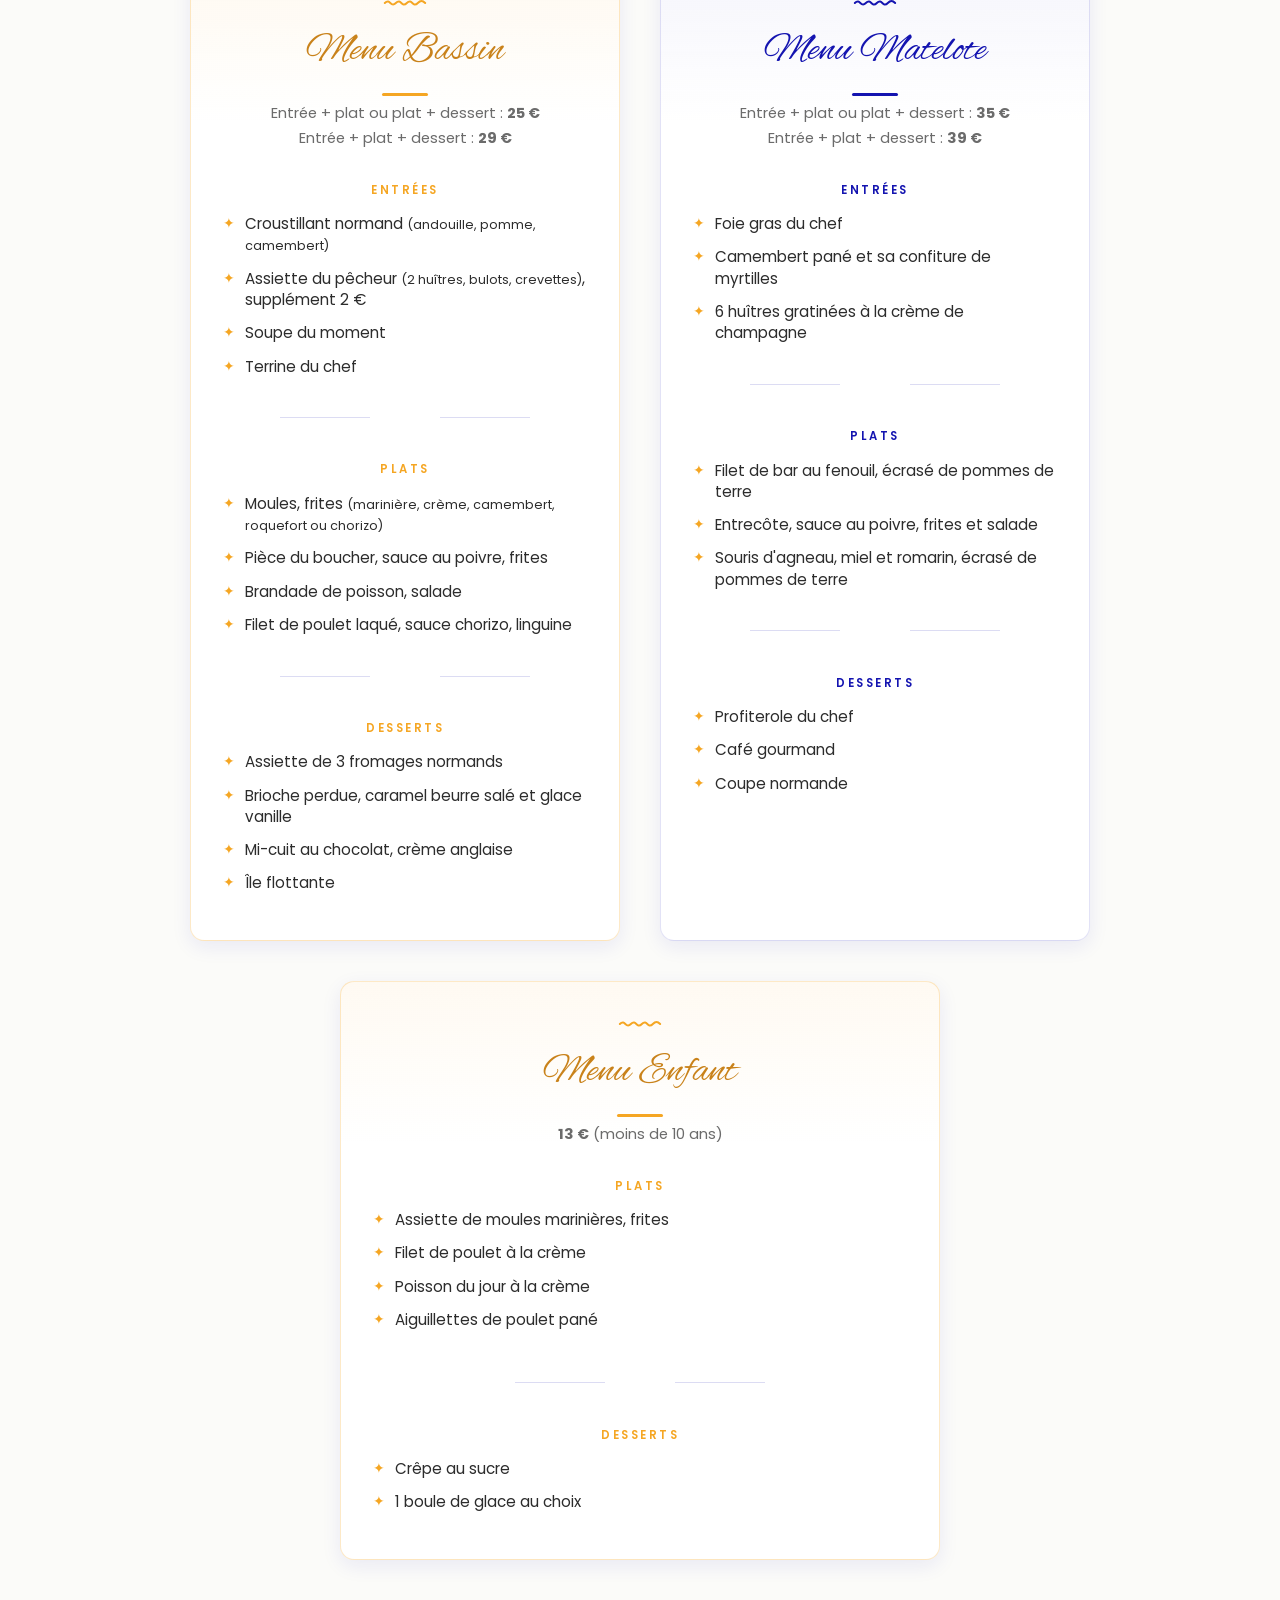
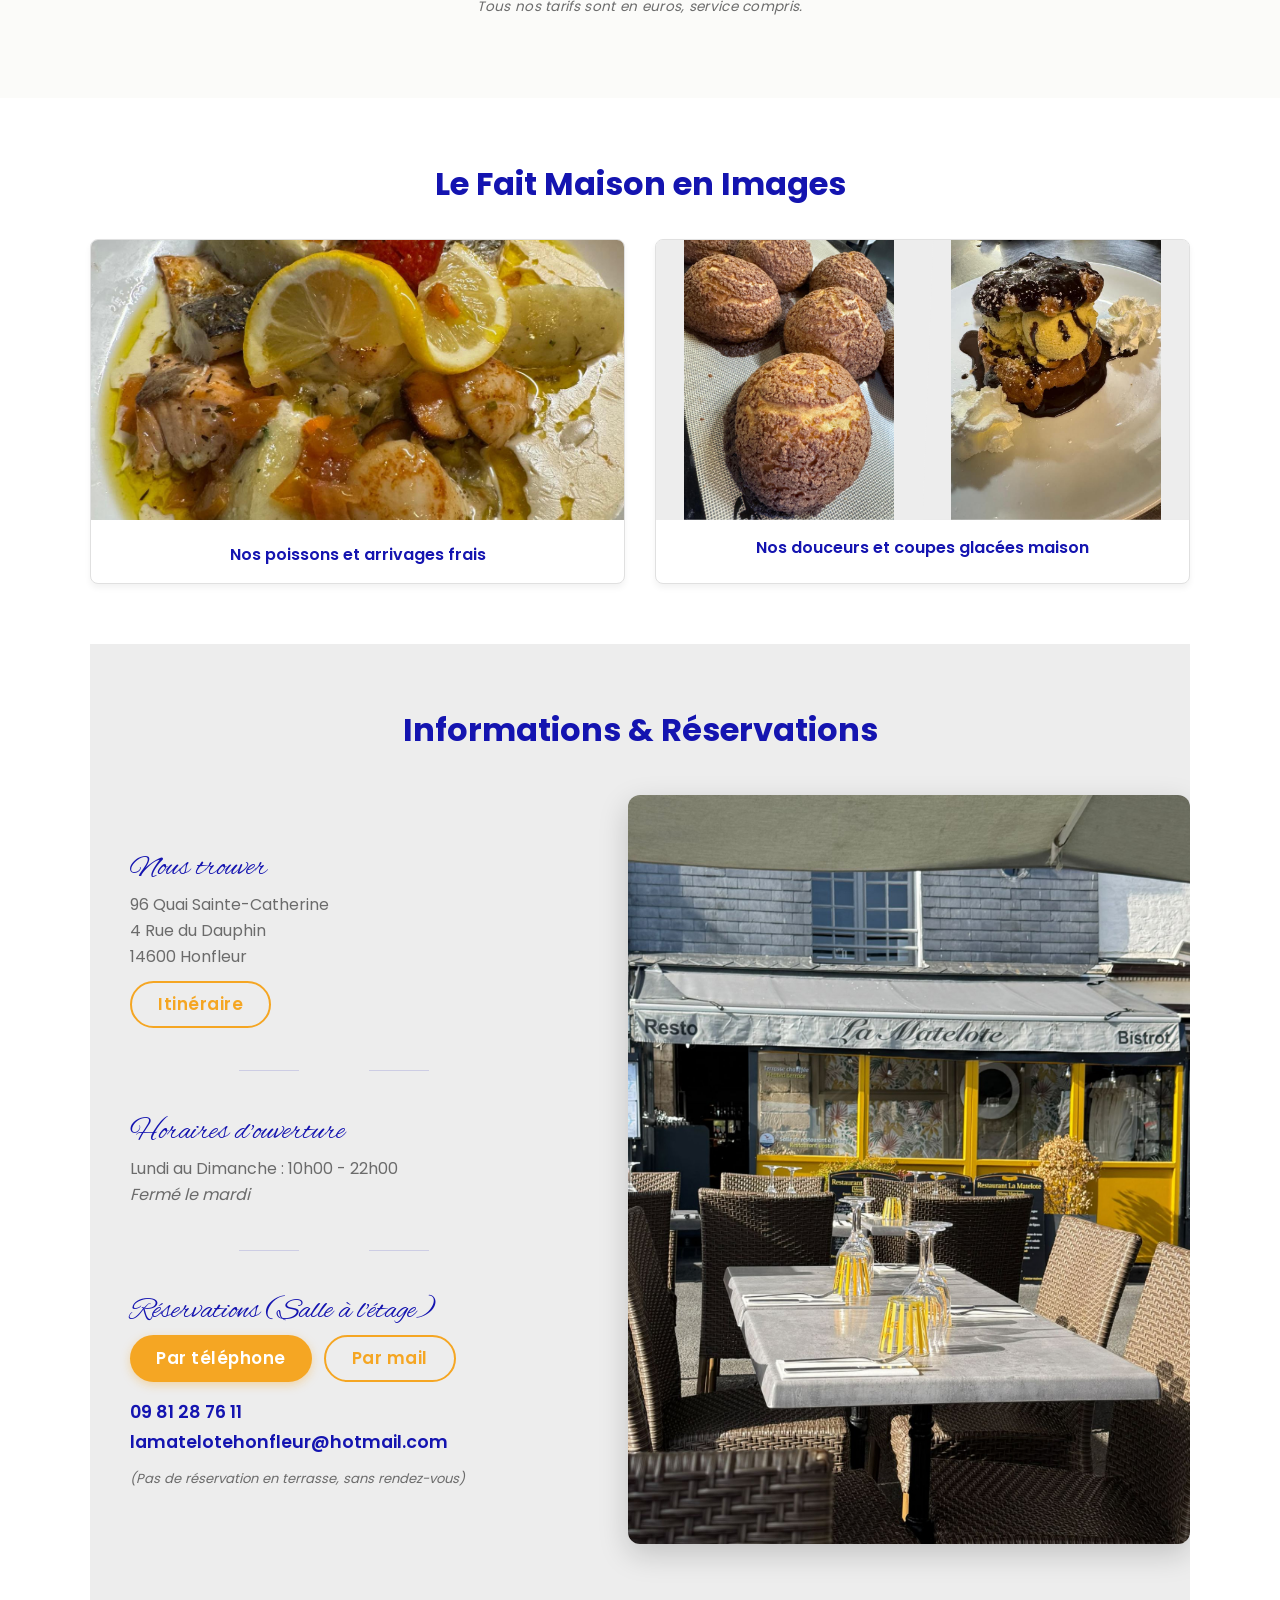
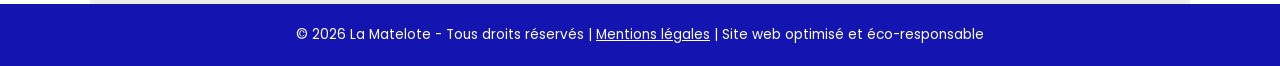
==== commit deb71584: "Carte : nouvelle carte de novembre 2026 (plats, prix, formules, menu enfant) et rubrique Burgers" ====
--- a/index.html
+++ b/index.html
@@ -9,6 +9,8 @@
 
     <!-- Icônes -->
     <link rel="icon" type="image/png" sizes="32x32" href="favicon-32.png">
+    <link rel="icon" type="image/png" sizes="48x48" href="favicon-48.png">
+    <link rel="icon" type="image/png" sizes="192x192" href="favicon-192.png">
     <link rel="apple-touch-icon" href="apple-touch-icon.png">
 
     <!-- Aperçu lors du partage (WhatsApp, Facebook...) : mettre à jour l'adresse de og:image si le nom de domaine change -->
@@ -23,7 +25,51 @@
     <meta property="og:image:height" content="630">
     <meta property="og:image:alt" content="Façade et terrasse du restaurant La Matelote à Honfleur">
     <meta name="twitter:card" content="summary_large_image">
-    <link rel="stylesheet" href="style.css?v=7">
+    <link rel="stylesheet" href="style.css?v=8">
+
+    <!-- Données structurées (Google) : à garder identiques aux informations visibles sur la page -->
+    <script type="application/ld+json">
+    {
+        "@context": "https://schema.org",
+        "@type": "Restaurant",
+        "name": "La Matelote",
+        "url": "https://restaurant-lamatelote-honfleur.fr/",
+        "description": "Restaurant de poissons au cœur d'Honfleur, face aux bassins. Terrasse et salle à l'étage.",
+        "image": [
+            "https://restaurant-lamatelote-honfleur.fr/apercu-partage.jpg",
+            "https://restaurant-lamatelote-honfleur.fr/image_facade_matelote.jpg",
+            "https://restaurant-lamatelote-honfleur.fr/image_terrasse_port.jpg"
+        ],
+        "logo": "https://restaurant-lamatelote-honfleur.fr/apple-touch-icon.png",
+        "telephone": "+33981287611",
+        "email": "lamatelotehonfleur@hotmail.com",
+        "address": {
+            "@type": "PostalAddress",
+            "streetAddress": "96 Quai Sainte-Catherine",
+            "postalCode": "14600",
+            "addressLocality": "Honfleur",
+            "addressRegion": "Normandie",
+            "addressCountry": "FR"
+        },
+        "geo": { "@type": "GeoCoordinates", "latitude": 49.4196119, "longitude": 0.2323015 },
+        "hasMap": "https://www.google.com/maps/place/La+Matelote/@49.4196119,0.2297266,17z",
+        "servesCuisine": ["Poissons et fruits de mer", "Française"],
+        "priceRange": "€€",
+        "acceptsReservations": "True",
+        "openingHoursSpecification": [
+            {
+                "@type": "OpeningHoursSpecification",
+                "dayOfWeek": ["Monday", "Wednesday", "Thursday", "Friday", "Saturday", "Sunday"],
+                "opens": "10:00",
+                "closes": "22:00"
+            }
+        ],
+        "sameAs": [
+            "https://www.instagram.com/LAMATELOTEHONFLEUR/",
+            "https://www.facebook.com/people/La-Matelote-Honfleur/61556094094829/"
+        ]
+    }
+    </script>
 </head>
 <body>
 
@@ -45,7 +91,7 @@
                     <a href="https://www.instagram.com/LAMATELOTEHONFLEUR/" class="social-link" aria-label="Instagram de La Matelote" target="_blank" rel="noopener">
                         <svg viewBox="0 0 24 24" fill="none" stroke="currentColor" stroke-width="2" aria-hidden="true"><rect x="3" y="3" width="18" height="18" rx="5"/><circle cx="12" cy="12" r="4.2"/><circle cx="17.3" cy="6.7" r="1.1" fill="currentColor" stroke="none"/></svg>
                     </a>
-                    <a href="https://wa.me/33673758060" class="social-link" aria-label="WhatsApp de La Matelote" target="_blank" rel="noopener">
+                    <a href="https://wa.me/33679109266" class="social-link" aria-label="WhatsApp de La Matelote" target="_blank" rel="noopener">
                         <svg viewBox="0 0 24 24" fill="currentColor" aria-hidden="true"><path d="M17.472 14.382c-.297-.149-1.758-.867-2.03-.967-.273-.099-.471-.148-.67.15-.197.297-.767.966-.94 1.164-.173.199-.347.223-.644.075-.297-.15-1.255-.463-2.39-1.475-.883-.788-1.48-1.761-1.653-2.059-.173-.297-.018-.458.13-.606.134-.133.298-.347.446-.52.149-.174.198-.298.298-.497.099-.198.05-.371-.025-.52-.075-.149-.669-1.612-.916-2.207-.242-.579-.487-.5-.669-.51-.173-.008-.371-.01-.57-.01-.198 0-.52.074-.792.372-.272.297-1.04 1.016-1.04 2.479 0 1.462 1.065 2.875 1.213 3.074.149.198 2.096 3.2 5.077 4.487.709.306 1.262.489 1.694.625.712.227 1.36.195 1.871.118.571-.085 1.758-.719 2.006-1.413.248-.694.248-1.289.173-1.413-.074-.124-.272-.198-.57-.347m-5.421 7.403h-.004a9.87 9.87 0 01-5.031-1.378l-.361-.214-3.741.982.998-3.648-.235-.374a9.86 9.86 0 01-1.51-5.26c.001-5.45 4.436-9.884 9.888-9.884 2.64 0 5.122 1.03 6.988 2.898a9.825 9.825 0 012.893 6.994c-.003 5.45-4.437 9.884-9.885 9.884m8.413-18.297A11.815 11.815 0 0012.05 0C5.495 0 .16 5.335.157 11.892c0 2.096.547 4.142 1.588 5.945L.057 24l6.305-1.654a11.882 11.882 0 005.683 1.448h.005c6.554 0 11.89-5.335 11.893-11.893a11.821 11.821 0 00-3.48-8.413z"/></svg>
                     </a>
                 </div>
@@ -102,218 +148,196 @@
                 <p class="sous-titre" data-en="Discover our fresh products and Norman specialities" data-es="Descubra nuestros productos frescos y especialidades normandas" data-it="Scoprite i nostri prodotti freschi e le specialità normanne" data-nl="Ontdek onze verse producten en Normandische specialiteiten" data-de="Entdecken Sie unsere frischen Produkte und normannischen Spezialitäten" data-kr="신선한 재료와 노르망디 특산 요리를 만나보세요">Découvrez nos produits frais et spécialités normandes</p>
             </div>
 
-            <!-- ONGLES / SECTIONS DU MENU (CARTE CLASSIQUE) -->
+            <!-- CARTE (mise à jour novembre 2026 d'après la carte papier) -->
             <div class="menu-grid">
-
-                <!-- 1. NOS ENTRÉES -->
-                <div class="menu-category cat-entrees">
-                    <h3 data-en="Starters" data-es="Entrantes" data-it="Antipasti" data-nl="Voorgerechten" data-de="Vorspeisen" data-kr="전채 요리">Nos entrées</h3>
-                    <ul class="menu-list">
-                        <li><span class="dish-name" data-en="Norman crispy pastry <small>(andouille sausage, apple, camembert)</small>" data-es="Crujiente normando <small>(andouille, manzana, camembert)</small>" data-it="Croccante normanno <small>(andouille, mela, camembert)</small>" data-nl="Normandisch krokantje <small>(andouille, appel, camembert)</small>" data-de="Normannisches Knuspergebäck <small>(Andouille, Apfel, Camembert)</small>" data-kr="노르망디식 크루스티앙 <small>(앙두이유 소시지, 사과, 카망베르 치즈)</small>">Croustillant normand <small>(andouille, pomme fruit, camembert)</small></span><span class="dish-price">12.50€</span></li>
-                        <li><span class="dish-name" data-en="Fisherman's platter <small>(2 oysters, 5 whelks, 5 shrimp)</small>" data-es="Plato del pescador <small>(2 ostras, 5 bocinas, 5 gambas)</small>" data-it="Piatto del pescatore <small>(2 ostriche, 5 lumache di mare, 5 gamberi)</small>" data-nl="Vissersbord <small>(2 oesters, 5 wulken, 5 garnalen)</small>" data-de="Fischerteller <small>(2 Austern, 5 Wellhornschnecken, 5 Garnelen)</small>" data-kr="어부의 접시 <small>(굴 2개, 쇠고둥 5개, 새우 5마리)</small>">Assiette du pêcheur <small>(2 huîtres, 5 bulots, 5 crevettes)</small></span><span class="dish-price">14.50€</span></li>
-                        <li><span class="dish-name" data-en="Salmon tartare with citrus" data-es="Tartar de salmón con cítricos" data-it="Tartare di salmone agli agrumi" data-nl="Zalmtartaar met citrusvruchten" data-de="Lachstatar mit Zitrusfrüchten" data-kr="연어 타르타르와 시트러스">Tartare de saumon et agrumes</span><span class="dish-price">12.50€</span></li>
-                        <li><span class="dish-name" data-en="Beef carpaccio, parmesan shavings and olive oil" data-es="Carpaccio de ternera, virutas de parmesano y aceite de oliva" data-it="Carpaccio di manzo, scaglie di parmigiano e olio d'oliva" data-nl="Runderfiletcarpaccio, parmezaanschaafsel en olijfolie" data-de="Rindercarpaccio, Parmesanspäne und Olivenöl" data-kr="소고기 카르파치오, 파르메산 치즈 플레이크와 올리브 오일">Carpaccio de boeuf, copeaux de parmesan et huile d'olive</span><span class="dish-price">12.50€</span></li>
-                        <li><span class="dish-name" data-en="Fish soup with croutons and rouille" data-es="Sopa de pescado con picatostes y salsa rouille" data-it="Zuppa di pesce con crostini e salsa rouille" data-nl="Vissoep met croutons en rouille" data-de="Fischsuppe mit Croutons und Rouille" data-kr="생선 수프, 크루통과 루이유 소스">Soupe de poisson, croûtons et rouille</span><span class="dish-price">12.50€</span></li>
-                        <li><span class="dish-name" data-en="Breaded camembert with blueberry jam, salad" data-es="Camembert empanado con mermelada de arándanos, ensalada" data-it="Camembert impanato con confettura di mirtilli, insalata" data-nl="Gepaneerde camembert met bosbessenjam, salade" data-de="Panierter Camembert mit Heidelbeermarmelade, Salat" data-kr="빵가루 입힌 카망베르와 블루베리 잼, 샐러드">Camembert pané et sa confiture de myrtilles, salade</span><span class="dish-price">16.50€</span></li>
-                        <li><span class="dish-name" data-en="Chef's foie gras with Calvados" data-es="Foie gras del chef al Calvados" data-it="Foie gras dello chef al Calvados" data-nl="Foie gras van de chef met Calvados" data-de="Foie gras des Küchenchefs mit Calvados" data-kr="셰프의 푸아그라, 칼바도스">Foie gras du chef au Calvados</span><span class="dish-price">16.50€</span></li>
-                        <li><span class="dish-name" data-en="Mussels gratin with garlic butter" data-es="Mejillones gratinados con mantequilla de ajo" data-it="Cozze gratinate al burro d'aglio" data-nl="Mosselen gegratineerd met knoflookboter" data-de="Überbackene Muscheln mit Knoblauchbutter" data-kr="마늘버터 그라탱 홍합">Moules gratinées au beurre d'ail</span><span class="dish-price">15.00€</span></li>
-                        <li><span class="dish-name" data-en="Tomato and burrata, olive oil and basil" data-es="Tomate y burrata, aceite de oliva y albahaca" data-it="Pomodoro e burrata, olio d'oliva e basilico" data-nl="Tomaat en burrata, olijfolie en basilicum" data-de="Tomate und Burrata, Olivenöl und Basilikum" data-kr="토마토와 부라타 치즈, 올리브 오일과 바질">Tomate burrata, huile d'olive et basilic</span><span class="dish-price">15.00€</span></li>
-                    </ul>
-                </div>
-
-                <!-- 2 & 3. NOS GALETTES & SALADES -->
-                <div class="menu-category cat-galettes">
-                    <h3 data-en="Buckwheat Pancakes & Salads" data-es="Galettes y Ensaladas" data-it="Galettes e Insalate" data-nl="Galettes & Salades" data-de="Galettes & Salate" data-kr="갈레트 & 샐러드">Nos galettes & salades</h3>
-
-                    <h4 class="menu-subcategory-title" data-en="Buckwheat Pancakes" data-es="Galettes (trigo sarraceno)" data-it="Galettes (grano saraceno)" data-nl="Galettes (boekweit)" data-de="Galettes (Buchweizen)" data-kr="갈레트 (메밀전병)">Nos galettes</h4>
-                    <ul class="menu-list">
-                        <li><span class="dish-name" data-en="Complète <small>(ham, cheese, egg)</small>" data-es="Complète <small>(jamón, queso, huevo)</small>" data-it="Complète <small>(prosciutto, formaggio, uovo)</small>" data-nl="Complète <small>(ham, kaas, ei)</small>" data-de="Complète <small>(Schinken, Käse, Ei)</small>" data-kr="콩플레트 <small>(햄, 치즈, 달걀)</small>">Complète <small>(jambon, fromage, oeuf)</small></span><span class="dish-price">14.00€</span></li>
-                        <li><span class="dish-name" data-en="Normande <small>(andouille sausage, camembert, cider cream)</small>" data-es="Normande <small>(andouille, camembert, crema de sidra)</small>" data-it="Normande <small>(andouille, camembert, crema al sidro)</small>" data-nl="Normande <small>(andouille, camembert, cidercrème)</small>" data-de="Normande <small>(Andouille, Camembert, Cidre-Sahne)</small>" data-kr="노르망드 <small>(앙두이유 소시지, 카망베르, 시드르 크림)</small>">Normande <small>(andouille, camembert, crème au cidre)</small></span><span class="dish-price">16.00€</span></li>
-                        <li><span class="dish-name" data-en="Honfleuraise <small>(leek fondue, scallops, cream)</small>" data-es="Honfleuraise <small>(fondue de puerros, vieiras, crema)</small>" data-it="Honfleuraise <small>(fonduta di porri, capesante, crema)</small>" data-nl="Honfleuraise <small>(preifondue, sint-jakobsschelpen, room)</small>" data-de="Honfleuraise <small>(Lauchfondue, Jakobsmuscheln, Sahne)</small>" data-kr="옹플뢰레즈 <small>(리크 퐁뒤, 가리비, 크림)</small>">Honfleuraise <small>(fondue de poireaux, Saint-Jacques, crème)</small></span><span class="dish-price">21.00€</span></li>
-                    </ul>
-
-                    <h4 class="menu-subcategory-title" data-en="Salads" data-es="Ensaladas" data-it="Insalate" data-nl="Salades" data-de="Salate" data-kr="샐러드">Nos salades</h4>
-                    <ul class="menu-list">
-                        <li><span class="dish-name" data-en="Cesar<br><small>breaded chicken, tomatoes, parmesan shavings, Caesar dressing</small>" data-es="Cesar<br><small>pollo empanado, tomates, virutas de parmesano, salsa César</small>" data-it="Cesar<br><small>pollo impanato, pomodori, scaglie di parmigiano, salsa Caesar</small>" data-nl="Cesar<br><small>gepaneerde kip, tomaten, parmezaanschaafsel, caesardressing</small>" data-de="Cesar<br><small>paniertes Hähnchen, Tomaten, Parmesanspäne, Caesar-Dressing</small>" data-kr="시저<br><small>튀긴 치킨, 토마토, 파르메산 치즈 플레이크, 시저 드레싱</small>">Cesar<br><small>poulet pané, tomates, copeaux de parmesan, sauce césar</small></span><span class="dish-price">16.50€</span></li>
-                        <li><span class="dish-name" data-en="Veggie<br><small>peppers, tomatoes, cucumber, grated carrots</small>" data-es="Veggie<br><small>pimientos, tomates, pepino, zanahoria rallada</small>" data-it="Veggie<br><small>peperoni, pomodori, cetriolo, carote grattugiate</small>" data-nl="Veggie<br><small>paprika, tomaten, komkommer, geraspte wortel</small>" data-de="Veggie<br><small>Paprika, Tomaten, Gurke, geriebene Karotten</small>" data-kr="베지<br><small>파프리카, 토마토, 오이, 채썬 당근</small>">Veggie<br><small>poivrons, tomates, concombre, carottes râpées</small></span><span class="dish-price">16.00€</span></li>
-                        <li><span class="dish-name" data-en="Matelote<br><small>shrimp, salmon, grated carrots</small>" data-es="Matelote<br><small>gambas, salmón, zanahoria rallada</small>" data-it="Matelote<br><small>gamberi, salmone, carote grattugiate</small>" data-nl="Matelote<br><small>garnalen, zalm, geraspte wortel</small>" data-de="Matelote<br><small>Garnelen, Lachs, geriebene Karotten</small>" data-kr="마틀로트<br><small>새우, 연어, 채썬 당근</small>">Matelote<br><small>crevettes, saumon, carottes râpées</small></span><span class="dish-price">21.00€</span></li>
-                    </ul>
-                </div>
-
-                <!-- 4. NOS PLATS -->
-                <div class="menu-category cat-plats">
-                    <h3 data-en="Main Courses" data-es="Platos Principales" data-it="Piatti Principali" data-nl="Hoofdgerechten" data-de="Hauptgerichte" data-kr="메인 요리">Nos plats</h3>
-                    <ul class="menu-list">
-                        <li><span class="dish-name" data-en="Norman burger <small>(beef patty, camembert, tomato, onion, lettuce)</small>" data-es="Hamburguesa normanda <small>(carne picada, camembert, tomate, cebolla, lechuga)</small>" data-it="Hamburger normanno <small>(polpetta di manzo, camembert, pomodoro, cipolla, lattuga)</small>" data-nl="Normandische hamburger <small>(rundvleesburger, camembert, tomaat, ui, sla)</small>" data-de="Normannischer Hamburger <small>(Rindfleischpatty, Camembert, Tomate, Zwiebel, Salat)</small>" data-kr="노르망디 버거 <small>(소고기 패티, 카망베르, 토마토, 양파, 상추)</small>">Hamburger normand <small>(steak haché, camembert, tomate, oignons, salade)</small></span><span class="dish-price">18.50€</span></li>
-                        <li><span class="dish-name" data-en="Chicken burger <small>(breaded chicken, lettuce, tomato, onion)</small>" data-es="Hamburguesa de pollo <small>(pollo empanado, lechuga, tomate, cebolla)</small>" data-it="Hamburger di pollo <small>(pollo impanato, lattuga, pomodoro, cipolla)</small>" data-nl="Kip hamburger <small>(gepaneerde kip, sla, tomaat, ui)</small>" data-de="Chicken-Hamburger <small>(paniertes Hähnchen, Salat, Tomate, Zwiebel)</small>" data-kr="치킨 버거 <small>(튀긴 치킨, 상추, 토마토, 양파)</small>">Hamburger Chicken <small>(poulet pané, salade, tomate, oignons)</small></span><span class="dish-price">18.50€</span></li>
-                        <li><span class="dish-name" data-en="Vegetarian burger <small>(plant-based patty, camembert, tomato, onion, lettuce)</small>" data-es="Hamburguesa vegetariana <small>(proteína vegetal, camembert, tomate, cebolla, lechuga)</small>" data-it="Hamburger vegetariano <small>(polpetta vegetale, camembert, pomodoro, cipolla, lattuga)</small>" data-nl="Vegetarische hamburger <small>(plantaardige burger, camembert, tomaat, ui, sla)</small>" data-de="Vegetarischer Hamburger <small>(pflanzliches Patty, Camembert, Tomate, Zwiebel, Salat)</small>" data-kr="채식 버거 <small>(식물성 패티, 카망베르, 토마토, 양파, 상추)</small>">Hamburger végétarien <small>(steak végétal, camembert, tomate, oignons, salade)</small></span><span class="dish-price">18.50€</span></li>
-                        <li><span class="dish-name" data-en="Rossini-style burger <small>(beef patty, foie gras, lettuce, tomato, onion)</small>" data-es="Hamburguesa estilo Rossini <small>(carne picada, foie gras, lechuga, tomate, cebolla)</small>" data-it="Hamburger alla Rossini <small>(polpetta di manzo, foie gras, lattuga, pomodoro, cipolla)</small>" data-nl="Hamburger Rossini-stijl <small>(rundvleesburger, foie gras, sla, tomaat, ui)</small>" data-de="Hamburger nach Rossini-Art <small>(Rindfleischpatty, Foie gras, Salat, Tomate, Zwiebel)</small>" data-kr="로시니풍 버거 <small>(소고기 패티, 푸아그라, 상추, 토마토, 양파)</small>">Burger façon Rossini <small>(steak haché, foie gras, salade, tomate, oignons)</small></span><span class="dish-price">22.00€</span></li>
-                        <li><span class="dish-name" data-en="Mini-chef's &quot;cocorico&quot; shrimp <small>(chicken ballotines stuffed with shrimp)</small>" data-es="Gambas &quot;cocorico&quot; del mini-chef <small>(ballotines de pollo rellenos de gambas)</small>" data-it="Gamberi &quot;cocorico&quot; del mini-chef <small>(ballottine di pollo farcite di gamberi)</small>" data-nl="&quot;Cocorico&quot; garnalen van de mini-chef <small>(kipballotines gevuld met garnalen)</small>" data-de="&quot;Cocorico&quot;-Garnelen des Mini-Chefs <small>(Hähnchen-Ballotinen gefüllt mit Garnelen)</small>" data-kr="미니 셰프의 &quot;코코리코&quot; 새우 <small>(새우로 속을 채운 치킨 발로틴)</small>">Crevette cocorico du mini-chef <small>(ballotines de volailles farcies aux crevettes)</small></span><span class="dish-price">21.00€</span></li>
-                        <li><span class="dish-name" data-en="Pièce du boucher <small>(sirloin steak)</small>, pepper sauce, fresh fries" data-es="Pièce du boucher <small>(solomillo)</small>, salsa de pimienta, patatas fritas" data-it="Pièce du boucher <small>(controfiletto)</small>, salsa al pepe, patatine fresche" data-nl="Pièce du boucher <small>(entrecote)</small>, pepersaus, verse friet" data-de="Pièce du boucher <small>(Rumpsteak)</small>, Pfeffersauce, frische Pommes" data-kr="피에스 뒤 부셰 <small>(등심 스테이크)</small>, 후추 소스, 감자튀김">Pièce du boucher sauce poivre, frites fraîches</span><span class="dish-price">21.00€</span></li>
-                        <li><span class="dish-name" data-en="Glazed chicken fillet, Norman-style, mashed potatoes" data-es="Filete de pollo laqueado a la normanda, puré de patatas" data-it="Filetto di pollo laccato alla normanna, purè di patate" data-nl="Gelakte kipfilet op Normandische wijze, aardappelpuree" data-de="Lackiertes Hähnchenfilet nach normannischer Art, Kartoffelpüree" data-kr="노르망디식 유약 닭가슴살, 감자 퓨레">Filet de poulet laqué, à la normande, écrasé de pomme de terre</span><span class="dish-price">21.00€</span></li>
-                        <li><span class="dish-name" data-en="Lamb shank, honey and rosemary, mashed potatoes" data-es="Codillo de cordero con miel y romero, puré de patatas" data-it="Stinco d'agnello con miele e rosmarino, purè di patate" data-nl="Lamsschenkel met honing en rozemarijn, aardappelpuree" data-de="Lammhaxe mit Honig und Rosmarin, Kartoffelpüree" data-kr="양 정강이살, 꿀과 로즈마리, 감자 퓨레">Souris d'agneau, miel et romarin, écrasé de pomme de terre</span><span class="dish-price">27.00€</span></li>
-                        <li><span class="dish-name" data-en="Ribeye steak, pepper sauce, fries and salad" data-es="Entrecot, salsa de pimienta, patatas fritas y ensalada" data-it="Entrecôte, salsa al pepe, patatine e insalata" data-nl="Entrecote, pepersaus, friet en salade" data-de="Entrecôte, Pfeffersauce, Pommes und Salat" data-kr="앙트레코트, 후추 소스, 감자튀김과 샐러드">Entrecôte, sauce au poivre, frites et salade</span><span class="dish-price">27.00€</span></li>
-                        <li><span class="dish-name" data-en="Mussels &amp; fresh fries <small>(mariner, cream, camembert, roquefort or curry)</small>" data-es="Mejillones con patatas fritas <small>(marinera, nata, camembert, roquefort o curry)</small>" data-it="Cozze con patatine fresche <small>(marinara, panna, camembert, roquefort o curry)</small>" data-nl="Mosselen met verse friet <small>(marinière, room, camembert, roquefort of curry)</small>" data-de="Miesmuscheln mit frischen Pommes <small>(Marinière, Sahne, Camembert, Roquefort oder Curry)</small>" data-kr="홍합과 감자튀김 <small>(마리니에르, 크림, 카망베르, 로크포르 또는 카레)</small>">Moules, frites fraîches <small>(marinière, crème, camembert, roquefort ou curry)</small></span><span class="dish-price">16.50€</span></li>
-                        <li><span class="dish-name" data-en="Fish &amp; chips" data-es="Fish &amp; chips" data-it="Fish &amp; chips" data-nl="Fish &amp; chips" data-de="Fish &amp; chips" data-kr="피시 앤 칩스">Fish & chips</span><span class="dish-price">16.50€</span></li>
-                        <li><span class="dish-name" data-en="Salmon linguine" data-es="Linguine con salmón" data-it="Linguine al salmone" data-nl="Linguine met zalm" data-de="Linguine mit Lachs" data-kr="연어 링귀네">Linguine au saumon</span><span class="dish-price">21.00€</span></li>
-                        <li><span class="dish-name" data-en="Sea bass fillet, fennel and mashed potatoes" data-es="Filete de lubina, hinojo y puré de patatas" data-it="Filetto di branzino, finocchio e purè di patate" data-nl="Zeebaarsfilet, venkel en aardappelpuree" data-de="Wolfsbarschfilet, Fenchel und Kartoffelpüree" data-kr="농어 필레, 펜넬과 감자 퓨레">Filet de bar, fenouil et écrasé de pomme de terre</span><span class="dish-price">27.00€</span></li>
-                        <li><span class="dish-name" data-en="Fish Matelote <small>(pan-seared scallops, roasted salmon and sea bass, mussels, mashed potatoes, leek fondue, cream sauce)</small>" data-es="Matelote de pescado <small>(vieiras salteadas, salmón y lubina asados, mejillones, puré de patatas, fondue de puerros, salsa de nata)</small>" data-it="Matelote di pesce <small>(capesante saltate, salmone e branzino arrosto, cozze, purè di patate, fonduta di porri, salsa alla panna)</small>" data-nl="Vismatelote <small>(gebakken sint-jakobsschelpen, geroosterde zalm en zeebaars, mosselen, aardappelpuree, preifondue, roomsaus)</small>" data-de="Fisch-Matelote <small>(gebratene Jakobsmuscheln, ofengebratenen Lachs und Wolfsbarsch, Miesmuscheln, Kartoffelpüree, Lauchfondue, Sahnesauce)</small>" data-kr="생선 마틀로트 <small>(팬에 구운 가리비, 구운 연어와 농어, 홍합, 감자 퓨레, 리크 퐁뒤, 크림 소스)</small>">Matelote de poisson <small>(Saint-Jacques poêlées, saumon et bar rôtis, moules, écrasé de pomme de terre, fondue de poireaux, sauce crème)</small></span><span class="dish-price">27.00€</span></li>
-                        <li><span class="dish-name" data-en="Pan-seared scallops, risotto and seasonal vegetables" data-es="Vieiras salteadas, risotto y verduras de temporada" data-it="Capesante saltate, risotto e verdure di stagione" data-nl="Gebakken sint-jakobsschelpen, risotto en seizoensgroenten" data-de="Gebratene Jakobsmuscheln, Risotto und Saisongemüse" data-kr="팬에 구운 가리비, 리소토와 제철 채소">Poêlée de St-Jacques, risotto et légumes de saison</span><span class="dish-price">27.00€</span></li>
-                    </ul>
-                </div>
-
-                <!-- 5. NOS FRUITS DE MER -->
-                <div class="menu-category cat-fruitsdemer">
-                    <h3 data-en="Seafood" data-es="Mariscos" data-it="Frutti di Mare" data-nl="Zeevruchten" data-de="Meeresfrüchte" data-kr="해산물">Nos fruits de mer</h3>
-                    <ul class="menu-list">
-                        <li><span class="dish-name" data-en="Our Oysters (6 / 9 / 12)" data-es="Nuestras ostras (6 / 9 / 12)" data-it="Le nostre ostriche (6 / 9 / 12)" data-nl="Onze oesters (6 / 9 / 12)" data-de="Unsere Austern (6 / 9 / 12)" data-kr="굴 (6개 / 9개 / 12개)">Nos Huîtres (Par 6 / Par 9 / Par 12)</span><span class="dish-price">14€ / 19€ / 24€</span></li>
-                        <li><span class="dish-name" data-en="Plate of 12 whelks" data-es="Plato de 12 bocinas" data-it="Piatto di 12 lumache di mare" data-nl="Bord met 12 wulken" data-de="Teller mit 12 Wellhornschnecken" data-kr="쇠고둥 12개 접시">Assiette de 12 bulots</span><span class="dish-price">13.50€</span></li>
-                        <li><span class="dish-name" data-en="Plate of 12 shrimp" data-es="Plato de 12 gambas" data-it="Piatto di 12 gamberi" data-nl="Bord met 12 garnalen" data-de="Teller mit 12 Garnelen" data-kr="새우 12마리 접시">Assiette de 12 crevettes</span><span class="dish-price">13.50€</span></li>
-                        <li><span class="dish-name" data-en="Fresh seafood platter <small>(6 oysters, 8 shrimp, 8 whelks)</small>" data-es="Plato frescura <small>(6 ostras, 8 gambas, 8 bocinas)</small>" data-it="Piatto freschezza <small>(6 ostriche, 8 gamberi, 8 lumache di mare)</small>" data-nl="Frisheidsbord <small>(6 oesters, 8 garnalen, 8 wulken)</small>" data-de="Frische-Teller <small>(6 Austern, 8 Garnelen, 8 Wellhornschnecken)</small>" data-kr="신선함의 접시 <small>(굴 6개, 새우 8마리, 쇠고둥 8개)</small>">Assiette fraîcheur <small>(6 huîtres, 8 crevettes, 8 bulots)</small></span><span class="dish-price">27.00€</span></li>
-                        <li><span class="dish-name" data-en="6 oysters gratin with champagne" data-es="6 ostras gratinadas al champán" data-it="6 ostriche gratinate allo champagne" data-nl="6 gegratineerde oesters met champagne" data-de="6 überbackene Austern mit Champagner" data-kr="샴페인 그라탱 굴 6개">6 Huîtres gratinées au champagne</span><span class="dish-price">16.50€</span></li>
-                    </ul>
-                </div>
-
-            </div>
-
+            <!-- 1. NOS ENTRÉES -->
+            <div class="menu-category cat-entrees">
+            <h3 data-en="Starters" data-es="Entrantes" data-it="Antipasti" data-nl="Voorgerechten" data-de="Vorspeisen" data-kr="전채 요리">Nos entrées</h3>
+            <ul class="menu-list">
+            <li><span class="dish-name" data-en="Norman crispy pastry &lt;small&gt;(andouille sausage, apple, camembert)&lt;/small&gt;" data-es="Crujiente normando &lt;small&gt;(andouille, manzana, camembert)&lt;/small&gt;" data-it="Croccante normanno &lt;small&gt;(andouille, mela, camembert)&lt;/small&gt;" data-nl="Normandisch krokantje &lt;small&gt;(andouille, appel, camembert)&lt;/small&gt;" data-de="Normannisches Knuspergebäck &lt;small&gt;(Andouille, Apfel, Camembert)&lt;/small&gt;" data-kr="노르망디식 크루스티앙 &lt;small&gt;(앙두이유 소시지, 사과, 카망베르 치즈)&lt;/small&gt;">Croustillant normand <small>(andouille, pomme, camembert)</small></span><span class="dish-price">12.50€</span></li>
+            <li><span class="dish-name" data-en="Fisherman&#x27;s platter &lt;small&gt;(2 oysters, whelks, shrimp)&lt;/small&gt;" data-es="Plato del pescador &lt;small&gt;(2 ostras, bocinas, gambas)&lt;/small&gt;" data-it="Piatto del pescatore &lt;small&gt;(2 ostriche, lumache di mare, gamberi)&lt;/small&gt;" data-nl="Vissersbord &lt;small&gt;(2 oesters, wulken, garnalen)&lt;/small&gt;" data-de="Fischerteller &lt;small&gt;(2 Austern, Wellhornschnecken, Garnelen)&lt;/small&gt;" data-kr="어부의 접시 &lt;small&gt;(굴 2개, 쇠고둥, 새우)&lt;/small&gt;">Assiette du pêcheur <small>(2 huîtres, bulots, crevettes)</small></span><span class="dish-price">14.50€</span></li>
+            <li><span class="dish-name" data-en="Salmon and citrus tartare, chive cream" data-es="Tartar de salmón y cítricos, crema de cebollino" data-it="Tartare di salmone e agrumi, crema all&#x27;erba cipollina" data-nl="Tartaar van zalm en citrus, bieslookroom" data-de="Lachs-Zitrus-Tatar, Schnittlauchcreme" data-kr="연어와 시트러스 타르타르, 차이브 크림">Tartare de saumon et agrumes, crème de ciboulette</span><span class="dish-price">12.50€</span></li>
+            <li><span class="dish-name" data-en="Fish soup, rouille and croutons" data-es="Sopa de pescado, rouille y picatostes" data-it="Zuppa di pesce, rouille e crostini" data-nl="Vissoep, rouille en croutons" data-de="Fischsuppe, Rouille und Croûtons" data-kr="생선 수프, 루이유와 크루통">Soupe de poisson, rouille et croûtons</span><span class="dish-price">12.50€</span></li>
+            <li><span class="dish-name" data-en="Soup of the moment" data-es="Sopa del momento" data-it="Zuppa del momento" data-nl="Soep van het moment" data-de="Suppe des Tages" data-kr="오늘의 수프">Soupe du moment</span><span class="dish-price">12.50€</span></li>
+            <li><span class="dish-name" data-en="Chef&#x27;s terrine" data-es="Terrina del chef" data-it="Terrina dello chef" data-nl="Terrine van de chef" data-de="Terrine des Küchenchefs" data-kr="셰프의 테린">Terrine du chef</span><span class="dish-price">12.50€</span></li>
+            <li><span class="dish-name" data-en="Beef carpaccio, parmesan shavings and olive oil" data-es="Carpaccio de ternera, virutas de parmesano y aceite de oliva" data-it="Carpaccio di manzo, scaglie di parmigiano e olio d&#x27;oliva" data-nl="Rundercarpaccio, Parmezaanschilfers en olijfolie" data-de="Rindercarpaccio, Parmesanspäne und Olivenöl" data-kr="소고기 카르파초, 파르메산 치즈와 올리브유">Carpaccio de bœuf, copeaux de parmesan et huile d'olive</span><span class="dish-price">14.50€</span></li>
+            <li><span class="dish-name" data-en="Mussels gratin with garlic butter" data-es="Mejillones gratinados con mantequilla de ajo" data-it="Cozze gratinate al burro all&#x27;aglio" data-nl="Gegratineerde mosselen met knoflookboter" data-de="Überbackene Muscheln mit Knoblauchbutter" data-kr="마늘 버터 홍합 그라탱">Moules gratinées au beurre d'ail</span><span class="dish-price">16.00€</span></li>
+            <li><span class="dish-name" data-en="Breaded camembert with blueberry jam, salad" data-es="Camembert empanado con mermelada de arándanos, ensalada" data-it="Camembert impanato con confettura di mirtilli, insalata" data-nl="Gepaneerde camembert met bosbessenjam, salade" data-de="Panierter Camembert mit Heidelbeermarmelade, Salat" data-kr="빵가루 입힌 카망베르와 블루베리 잼, 샐러드">Camembert pané et sa confiture de myrtilles, salade</span><span class="dish-price">16.50€</span></li>
+            <li><span class="dish-name" data-en="Chef&#x27;s foie gras with calvados, fig jam" data-es="Foie gras del chef al calvados, mermelada de higos" data-it="Foie gras dello chef al calvados, confettura di fichi" data-nl="Foie gras van de chef met calvados, vijgenjam" data-de="Foie gras des Küchenchefs mit Calvados, Feigenmarmelade" data-kr="칼바도스 셰프 푸아그라, 무화과 잼">Foie gras du chef au calvados, confiture de figues</span><span class="dish-price">16.50€</span></li>
+            </ul>
+            </div>
+            <!-- 2. NOS FRUITS DE MER -->
+            <div class="menu-category cat-fruitsdemer">
+            <h3 data-en="Seafood" data-es="Mariscos" data-it="Frutti di mare" data-nl="Zeevruchten" data-de="Meeresfrüchte" data-kr="해산물">Nos fruits de mer</h3>
+            <ul class="menu-list">
+            <li><span class="dish-name" data-en="Our oysters &lt;small&gt;(6 / 9 / 12)&lt;/small&gt;" data-es="Nuestras ostras &lt;small&gt;(6 / 9 / 12)&lt;/small&gt;" data-it="Le nostre ostriche &lt;small&gt;(6 / 9 / 12)&lt;/small&gt;" data-nl="Onze oesters &lt;small&gt;(6 / 9 / 12)&lt;/small&gt;" data-de="Unsere Austern &lt;small&gt;(6 / 9 / 12)&lt;/small&gt;" data-kr="굴 &lt;small&gt;(6개 / 9개 / 12개)&lt;/small&gt;">Nos huîtres <small>(par 6 / par 9 / par 12)</small></span><span class="dish-price">14€ / 19€ / 24€</span></li>
+            <li><span class="dish-name" data-en="6 oysters gratin with champagne cream" data-es="6 ostras gratinadas con crema de champán" data-it="6 ostriche gratinate con crema di champagne" data-nl="6 gegratineerde oesters met champagneroom" data-de="6 überbackene Austern mit Champagnersahne" data-kr="샴페인 크림 그라탱 굴 6개">6 huîtres gratinées à la crème de champagne</span><span class="dish-price">16.50€</span></li>
+            <li><span class="dish-name" data-en="Plate of 12 whelks" data-es="Plato de 12 bocinas" data-it="Piatto di 12 lumache di mare" data-nl="Bord met 12 wulken" data-de="Teller mit 12 Wellhornschnecken" data-kr="쇠고둥 12개 접시">Assiette de 12 bulots</span><span class="dish-price">13.50€</span></li>
+            <li><span class="dish-name" data-en="Plate of 12 shrimp" data-es="Plato de 12 gambas" data-it="Piatto di 12 gamberi" data-nl="Bord met 12 garnalen" data-de="Teller mit 12 Garnelen" data-kr="새우 12마리 접시">Assiette de 12 crevettes</span><span class="dish-price">13.50€</span></li>
+            <li><span class="dish-name" data-en="Fisherman&#x27;s platter &lt;small&gt;(2 oysters, whelks, shrimp)&lt;/small&gt;" data-es="Plato del pescador &lt;small&gt;(2 ostras, bocinas, gambas)&lt;/small&gt;" data-it="Piatto del pescatore &lt;small&gt;(2 ostriche, lumache di mare, gamberi)&lt;/small&gt;" data-nl="Vissersbord &lt;small&gt;(2 oesters, wulken, garnalen)&lt;/small&gt;" data-de="Fischerteller &lt;small&gt;(2 Austern, Wellhornschnecken, Garnelen)&lt;/small&gt;" data-kr="어부의 접시 &lt;small&gt;(굴 2개, 쇠고둥, 새우)&lt;/small&gt;">Assiette du pêcheur <small>(2 huîtres, bulots, crevettes)</small></span><span class="dish-price">14.50€</span></li>
+            <li><span class="dish-name" data-en="Fresh seafood platter &lt;small&gt;(6 oysters, 8 whelks, 8 shrimp)&lt;/small&gt;" data-es="Plato frescura &lt;small&gt;(6 ostras, 8 bocinas, 8 gambas)&lt;/small&gt;" data-it="Piatto freschezza &lt;small&gt;(6 ostriche, 8 lumache di mare, 8 gamberi)&lt;/small&gt;" data-nl="Frisheidsbord &lt;small&gt;(6 oesters, 8 wulken, 8 garnalen)&lt;/small&gt;" data-de="Frische-Teller &lt;small&gt;(6 Austern, 8 Wellhornschnecken, 8 Garnelen)&lt;/small&gt;" data-kr="신선함의 접시 &lt;small&gt;(굴 6개, 쇠고둥 8개, 새우 8마리)&lt;/small&gt;">Assiette fraîcheur <small>(6 huîtres, 8 bulots, 8 crevettes)</small></span><span class="dish-price">27.00€</span></li>
+            </ul>
+            </div>
+            <!-- 3. NOS BURGERS -->
+            <div class="menu-category cat-burgers">
+            <h3 data-en="Burgers" data-es="Hamburguesas" data-it="Hamburger" data-nl="Burgers" data-de="Burger" data-kr="버거">Nos burgers</h3>
+            <ul class="menu-list">
+            <li><span class="dish-name" data-en="Norman &lt;small&gt;(beef patty, camembert, lettuce, tomato, onion)&lt;/small&gt;" data-es="Normando &lt;small&gt;(carne picada, camembert, lechuga, tomate, cebolla)&lt;/small&gt;" data-it="Normanno &lt;small&gt;(hamburger di manzo, camembert, insalata, pomodoro, cipolla)&lt;/small&gt;" data-nl="Normandisch &lt;small&gt;(rundvleesburger, camembert, sla, tomaat, ui)&lt;/small&gt;" data-de="Normannisch &lt;small&gt;(Rindfleisch-Patty, Camembert, Salat, Tomate, Zwiebel)&lt;/small&gt;" data-kr="노르망디 &lt;small&gt;(소고기 패티, 카망베르, 양상추, 토마토, 양파)&lt;/small&gt;">Normand <small>(steak haché, camembert, salade, tomate, oignon)</small></span><span class="dish-price">18.50€</span></li>
+            <li><span class="dish-name" data-en="Chicken &lt;small&gt;(breaded chicken, lettuce, tomato, onion)&lt;/small&gt;" data-es="Chicken &lt;small&gt;(pollo empanado, lechuga, tomate, cebolla)&lt;/small&gt;" data-it="Chicken &lt;small&gt;(pollo impanato, insalata, pomodoro, cipolla)&lt;/small&gt;" data-nl="Chicken &lt;small&gt;(gepaneerde kip, sla, tomaat, ui)&lt;/small&gt;" data-de="Chicken &lt;small&gt;(paniertes Hähnchen, Salat, Tomate, Zwiebel)&lt;/small&gt;" data-kr="치킨 &lt;small&gt;(빵가루 입힌 닭고기, 양상추, 토마토, 양파)&lt;/small&gt;">Chicken <small>(poulet pané, salade, tomate, oignon)</small></span><span class="dish-price">18.50€</span></li>
+            <li><span class="dish-name" data-en="Veggie &lt;small&gt;(plant-based patty, camembert, lettuce, tomato, onion)&lt;/small&gt;" data-es="Veggie &lt;small&gt;(hamburguesa vegetal, camembert, lechuga, tomate, cebolla)&lt;/small&gt;" data-it="Veggie &lt;small&gt;(burger vegetale, camembert, insalata, pomodoro, cipolla)&lt;/small&gt;" data-nl="Veggie &lt;small&gt;(plantaardige burger, camembert, sla, tomaat, ui)&lt;/small&gt;" data-de="Veggie &lt;small&gt;(pflanzliches Patty, Camembert, Salat, Tomate, Zwiebel)&lt;/small&gt;" data-kr="베지 &lt;small&gt;(식물성 패티, 카망베르, 양상추, 토마토, 양파)&lt;/small&gt;">Veggie <small>(steak végétal, camembert, salade, tomate, oignon)</small></span><span class="dish-price">18.50€</span></li>
+            <li><span class="dish-name" data-en="Rossini &lt;small&gt;(beef patty, foie gras, camembert, lettuce, tomato, onion)&lt;/small&gt;" data-es="Rossini &lt;small&gt;(carne picada, foie gras, camembert, lechuga, tomate, cebolla)&lt;/small&gt;" data-it="Rossini &lt;small&gt;(hamburger di manzo, foie gras, camembert, insalata, pomodoro, cipolla)&lt;/small&gt;" data-nl="Rossini &lt;small&gt;(rundvleesburger, foie gras, camembert, sla, tomaat, ui)&lt;/small&gt;" data-de="Rossini &lt;small&gt;(Rindfleisch-Patty, Foie gras, Camembert, Salat, Tomate, Zwiebel)&lt;/small&gt;" data-kr="로시니 &lt;small&gt;(소고기 패티, 푸아그라, 카망베르, 양상추, 토마토, 양파)&lt;/small&gt;">Rossini <small>(steak haché, foie gras, camembert, salade, tomate, oignon)</small></span><span class="dish-price">24.50€</span></li>
+            </ul>
+            </div>
+            <!-- 4. NOS GALETTES & SALADES -->
+            <div class="menu-category cat-galettes">
+            <h3 data-en="Buckwheat Pancakes &amp; Salads" data-es="Galettes y Ensaladas" data-it="Galettes e Insalate" data-nl="Galettes &amp; Salades" data-de="Galettes &amp; Salate" data-kr="갈레트 &amp; 샐러드">Nos galettes & salades</h3>
+            <h4 class="menu-subcategory-title" data-en="Buckwheat Pancakes" data-es="Galettes (trigo sarraceno)" data-it="Galettes (grano saraceno)" data-nl="Galettes (boekweit)" data-de="Galettes (Buchweizen)" data-kr="갈레트 (메밀전병)">Nos galettes</h4>
+            <ul class="menu-list">
+            <li><span class="dish-name" data-en="Complète &lt;small&gt;(ham, egg, cheese)&lt;/small&gt;" data-es="Complète &lt;small&gt;(jamón, huevo, queso)&lt;/small&gt;" data-it="Complète &lt;small&gt;(prosciutto, uovo, formaggio)&lt;/small&gt;" data-nl="Complète &lt;small&gt;(ham, ei, kaas)&lt;/small&gt;" data-de="Complète &lt;small&gt;(Schinken, Ei, Käse)&lt;/small&gt;" data-kr="콩플레트 &lt;small&gt;(햄, 달걀, 치즈)&lt;/small&gt;">Complète <small>(jambon, œuf, fromage)</small></span><span class="dish-price">14.00€</span></li>
+            <li><span class="dish-name" data-en="Normande &lt;small&gt;(andouille sausage, camembert, cream)&lt;/small&gt;" data-es="Normande &lt;small&gt;(andouille, camembert, nata)&lt;/small&gt;" data-it="Normande &lt;small&gt;(andouille, camembert, panna)&lt;/small&gt;" data-nl="Normande &lt;small&gt;(andouille, camembert, room)&lt;/small&gt;" data-de="Normande &lt;small&gt;(Andouille, Camembert, Sahne)&lt;/small&gt;" data-kr="노르망드 &lt;small&gt;(앙두이유 소시지, 카망베르, 크림)&lt;/small&gt;">Normande <small>(andouille, camembert, crème)</small></span><span class="dish-price">16.00€</span></li>
+            <li><span class="dish-name" data-en="Veggie &lt;small&gt;(creamed leeks, seasonal vegetables)&lt;/small&gt;" data-es="Veggie &lt;small&gt;(fondue de puerros, verduras de temporada)&lt;/small&gt;" data-it="Veggie &lt;small&gt;(porri stufati, verdure di stagione)&lt;/small&gt;" data-nl="Veggie &lt;small&gt;(gestoofde prei, seizoensgroenten)&lt;/small&gt;" data-de="Veggie &lt;small&gt;(geschmorter Lauch, Gemüse der Saison)&lt;/small&gt;" data-kr="베지 &lt;small&gt;(대파 퐁뒤, 제철 채소)&lt;/small&gt;">Veggie <small>(fondue de poireaux, légumes de saison)</small></span><span class="dish-price">16.00€</span></li>
+            <li><span class="dish-name" data-en="Honfleuraise &lt;small&gt;(scallops, creamed leeks, cream)&lt;/small&gt;" data-es="Honfleuraise &lt;small&gt;(vieiras, fondue de puerros, nata)&lt;/small&gt;" data-it="Honfleuraise &lt;small&gt;(capesante, porri stufati, panna)&lt;/small&gt;" data-nl="Honfleuraise &lt;small&gt;(sint-jakobsschelpen, gestoofde prei, room)&lt;/small&gt;" data-de="Honfleuraise &lt;small&gt;(Jakobsmuscheln, geschmorter Lauch, Sahne)&lt;/small&gt;" data-kr="옹플뢰르식 &lt;small&gt;(가리비, 대파 퐁뒤, 크림)&lt;/small&gt;">Honfleuraise <small>(noix de Saint-Jacques, fondue de poireaux, crème)</small></span><span class="dish-price">21.00€</span></li>
+            </ul>
+            <h4 class="menu-subcategory-title" data-en="Salads" data-es="Ensaladas" data-it="Insalate" data-nl="Salades" data-de="Salate" data-kr="샐러드">Nos salades</h4>
+            <ul class="menu-list">
+            <li><span class="dish-name" data-en="Caesar&lt;br&gt;&lt;small&gt;breaded chicken, tomatoes, parmesan shavings, Caesar dressing&lt;/small&gt;" data-es="César&lt;br&gt;&lt;small&gt;pollo empanado, tomates, virutas de parmesano, salsa César&lt;/small&gt;" data-it="Caesar&lt;br&gt;&lt;small&gt;pollo impanato, pomodori, scaglie di parmigiano, salsa Caesar&lt;/small&gt;" data-nl="Caesar&lt;br&gt;&lt;small&gt;gepaneerde kip, tomaten, Parmezaanschilfers, caesardressing&lt;/small&gt;" data-de="Caesar&lt;br&gt;&lt;small&gt;panierte Hähnchenbrust, Tomaten, Parmesanspäne, Caesar-Dressing&lt;/small&gt;" data-kr="시저&lt;br&gt;&lt;small&gt;빵가루 입힌 닭고기, 토마토, 파르메산 치즈, 시저 드레싱&lt;/small&gt;">César<br><small>poulet pané, tomates, copeaux de parmesan, sauce César</small></span><span class="dish-price">16.50€</span></li>
+            <li><span class="dish-name" data-en="Veggie&lt;br&gt;&lt;small&gt;bell pepper, grated carrots, tomatoes&lt;/small&gt;" data-es="Veggie&lt;br&gt;&lt;small&gt;pimiento, zanahoria rallada, tomates&lt;/small&gt;" data-it="Veggie&lt;br&gt;&lt;small&gt;peperone, carote grattugiate, pomodori&lt;/small&gt;" data-nl="Veggie&lt;br&gt;&lt;small&gt;paprika, geraspte wortel, tomaten&lt;/small&gt;" data-de="Veggie&lt;br&gt;&lt;small&gt;Paprika, geraspelte Karotten, Tomaten&lt;/small&gt;" data-kr="베지&lt;br&gt;&lt;small&gt;파프리카, 채 썬 당근, 토마토&lt;/small&gt;">Veggie<br><small>poivron, carottes râpées, tomates</small></span><span class="dish-price">16.00€</span></li>
+            <li><span class="dish-name" data-en="Matelote&lt;br&gt;&lt;small&gt;shrimp, salmon, grated carrots&lt;/small&gt;" data-es="Matelote&lt;br&gt;&lt;small&gt;gambas, salmón, zanahoria rallada&lt;/small&gt;" data-it="Matelote&lt;br&gt;&lt;small&gt;gamberi, salmone, carote grattugiate&lt;/small&gt;" data-nl="Matelote&lt;br&gt;&lt;small&gt;garnalen, zalm, geraspte wortel&lt;/small&gt;" data-de="Matelote&lt;br&gt;&lt;small&gt;Garnelen, Lachs, geraspelte Karotten&lt;/small&gt;" data-kr="마틀로트&lt;br&gt;&lt;small&gt;새우, 연어, 채 썬 당근&lt;/small&gt;">Matelote<br><small>crevettes, saumon, carottes râpées</small></span><span class="dish-price">21.00€</span></li>
+            </ul>
+            </div>
+            <!-- 5. NOS PLATS -->
+            <div class="menu-category cat-plats">
+            <h3 data-en="Main Courses" data-es="Platos" data-it="Piatti" data-nl="Hoofdgerechten" data-de="Hauptgerichte" data-kr="메인 요리">Nos plats</h3>
+            <ul class="menu-list">
+            <li><span class="dish-name" data-en="Mussels and fries &lt;small&gt;(marinière, cream, camembert, roquefort or chorizo)&lt;/small&gt;" data-es="Mejillones con patatas fritas &lt;small&gt;(marinera, nata, camembert, roquefort o chorizo)&lt;/small&gt;" data-it="Cozze e patatine &lt;small&gt;(alla marinara, panna, camembert, roquefort o chorizo)&lt;/small&gt;" data-nl="Mosselen met friet &lt;small&gt;(marinière, room, camembert, roquefort of chorizo)&lt;/small&gt;" data-de="Muscheln mit Pommes &lt;small&gt;(Marinière, Sahne, Camembert, Roquefort oder Chorizo)&lt;/small&gt;" data-kr="홍합과 감자튀김 &lt;small&gt;(마리니에르, 크림, 카망베르, 로크포르 또는 초리소)&lt;/small&gt;">Moules, frites <small>(marinière, crème, camembert, roquefort ou chorizo)</small></span><span class="dish-price">16.50€</span></li>
+            <li><span class="dish-name" data-en="Fish &amp; chips" data-es="Fish &amp; chips" data-it="Fish &amp; chips" data-nl="Fish &amp; chips" data-de="Fish &amp; Chips" data-kr="피시 앤 칩스">Fish & chips</span><span class="dish-price">16.50€</span></li>
+            <li><span class="dish-name" data-en="Fish brandade, salad" data-es="Brandada de pescado, ensalada" data-it="Brandade di pesce, insalata" data-nl="Visbrandade, salade" data-de="Fisch-Brandade, Salat" data-kr="생선 브랑다드, 샐러드">Brandade de poisson, salade</span><span class="dish-price">21.00€</span></li>
+            <li><span class="dish-name" data-en="Salmon linguine, cream sauce" data-es="Linguine con salmón, salsa de nata" data-it="Linguine al salmone, salsa alla panna" data-nl="Linguine met zalm, roomsaus" data-de="Linguine mit Lachs, Sahnesauce" data-kr="연어 링귀니, 크림 소스">Linguine au saumon, sauce crème</span><span class="dish-price">21.00€</span></li>
+            <li><span class="dish-name" data-en="Butcher&#x27;s cut, pepper sauce, fries" data-es="Pieza del carnicero, salsa de pimienta, patatas fritas" data-it="Taglio del macellaio, salsa al pepe, patatine" data-nl="Stuk van de slager, pepersaus, friet" data-de="Stück vom Metzger, Pfeffersauce, Pommes" data-kr="정육점 특선 부위, 후추 소스, 감자튀김">Pièce du boucher, sauce au poivre, frites</span><span class="dish-price">21.00€</span></li>
+            <li><span class="dish-name" data-en="Glazed chicken fillet, chorizo sauce, linguine" data-es="Filete de pollo laqueado, salsa de chorizo, linguine" data-it="Filetto di pollo laccato, salsa al chorizo, linguine" data-nl="Gelakte kipfilet, chorizosaus, linguine" data-de="Glasiertes Hähnchenfilet, Chorizosauce, Linguine" data-kr="윤기 나는 닭가슴살, 초리소 소스, 링귀니">Filet de poulet laqué, sauce chorizo, linguine</span><span class="dish-price">21.00€</span></li>
+            <li><span class="dish-name" data-en="Sea bass fillet with fennel, crushed potatoes" data-es="Filete de lubina con hinojo, patatas machacadas" data-it="Filetto di branzino al finocchio, schiacciata di patate" data-nl="Zeebaarsfilet met venkel, geplette aardappelen" data-de="Wolfsbarschfilet mit Fenchel, Kartoffelstampf" data-kr="펜넬을 곁들인 농어 필레, 으깬 감자">Filet de bar au fenouil, écrasé de pommes de terre</span><span class="dish-price">27.00€</span></li>
+            <li><span class="dish-name" data-en="Lamb shank, honey and rosemary, crushed potatoes" data-es="Codillo de cordero con miel y romero, patatas machacadas" data-it="Stinco d&#x27;agnello con miele e rosmarino, schiacciata di patate" data-nl="Lamsschenkel met honing en rozemarijn, geplette aardappelen" data-de="Lammhaxe mit Honig und Rosmarin, Kartoffelstampf" data-kr="꿀과 로즈마리 양 정강이살, 으깬 감자">Souris d'agneau, miel et romarin, écrasé de pommes de terre</span><span class="dish-price">27.00€</span></li>
+            <li><span class="dish-name" data-en="Ribeye steak, pepper sauce, fries and salad" data-es="Entrecot, salsa de pimienta, patatas fritas y ensalada" data-it="Entrecôte, salsa al pepe, patatine e insalata" data-nl="Entrecote, pepersaus, friet en salade" data-de="Entrecôte, Pfeffersauce, Pommes und Salat" data-kr="앙트레코트, 후추 소스, 감자튀김과 샐러드">Entrecôte, sauce au poivre, frites et salade</span><span class="dish-price">27.00€</span></li>
+            <li><span class="dish-name" data-en="Fish matelote &lt;small&gt;(salmon, sea bass, scallops, creamed leeks, crushed potatoes)&lt;/small&gt;" data-es="Matelote de pescados &lt;small&gt;(salmón, lubina, vieiras, fondue de puerros, patatas machacadas)&lt;/small&gt;" data-it="Matelote di pesce &lt;small&gt;(salmone, branzino, capesante, porri stufati, schiacciata di patate)&lt;/small&gt;" data-nl="Vismatelote &lt;small&gt;(zalm, zeebaars, sint-jakobsschelpen, gestoofde prei, geplette aardappelen)&lt;/small&gt;" data-de="Fisch-Matelote &lt;small&gt;(Lachs, Wolfsbarsch, Jakobsmuscheln, geschmorter Lauch, Kartoffelstampf)&lt;/small&gt;" data-kr="생선 마틀로트 &lt;small&gt;(연어, 농어, 가리비, 대파 퐁뒤, 으깬 감자)&lt;/small&gt;">Matelote de poissons <small>(saumon, bar, noix de Saint-Jacques, fondue de poireaux, écrasé de pommes de terre)</small></span><span class="dish-price">28.00€</span></li>
+            <li><span class="dish-name" data-en="Pan-fried scallops, risotto and seasonal vegetables" data-es="Salteado de vieiras, risotto y verduras de temporada" data-it="Capesante in padella, risotto e verdure di stagione" data-nl="Gebakken sint-jakobsschelpen, risotto en seizoensgroenten" data-de="Gebratene Jakobsmuscheln, Risotto und Gemüse der Saison" data-kr="가리비 팬 구이, 리소토와 제철 채소">Poêlée de Saint-Jacques, risotto et légumes de saison</span><span class="dish-price">28.00€</span></li>
+            <li><span class="dish-name" data-en="Mini-chef&#x27;s &quot;Crevette cocorico&quot; &lt;small&gt;(chicken ballotine stuffed with pan-fried shrimp, risotto and meat jus)&lt;/small&gt;" data-es="&quot;Crevette cocorico&quot; del mini chef &lt;small&gt;(balotina de ave rellena de gambas salteadas, risotto y jugo de carne)&lt;/small&gt;" data-it="&quot;Crevette cocorico&quot; del mini chef &lt;small&gt;(ballottina di pollo farcita di gamberi saltati, risotto e fondo di carne)&lt;/small&gt;" data-nl="&quot;Crevette cocorico&quot; van de mini-chef &lt;small&gt;(kipballotine gevuld met gebakken garnalen, risotto en vleesjus)&lt;/small&gt;" data-de="&quot;Crevette cocorico&quot; des Mini-Kochs &lt;small&gt;(Hähnchen-Ballotine mit gebratenen Garnelen gefüllt, Risotto und Fleischjus)&lt;/small&gt;" data-kr="꼬마 셰프의 &#x27;크레베트 코코리코&#x27; &lt;small&gt;(새우를 채운 닭고기 발로틴, 리소토와 육즙 소스)&lt;/small&gt;">Crevette cocorico du mini-chef <small>(ballotine de volaille farcie aux crevettes poêlées, risotto et jus de viande)</small></span><span class="dish-price">28.00€</span></li>
+            </ul>
+            </div>
+            </div>
             <!-- SUITE DE LA CARTE : DESSERTS, COUPES GLACÉES ET CRÊPES -->
             <div class="menu-grid" style="margin-top: 40px;">
-
-                <!-- DESSERTS ET GLACES -->
-                <div class="menu-category cat-desserts">
-                    <h3 data-en="Desserts" data-es="Postres" data-it="Dessert" data-nl="Desserts" data-de="Desserts" data-kr="디저트">Nos desserts</h3>
-                    <ul class="menu-list">
-                        <li><span class="dish-name" data-en="Plate of 3 Norman cheeses" data-es="Plato de 3 quesos normandos" data-it="Piatto di 3 formaggi normanni" data-nl="Bord met 3 Normandische kazen" data-de="Teller mit 3 normannischen Käsesorten" data-kr="노르망디 치즈 3종 접시">Assiette de 3 fromages normands</span><span class="dish-price">9.00€</span></li>
-                        <li><span class="dish-name" data-en="Chocolate mousse" data-es="Mousse de chocolate" data-it="Mousse al cioccolato" data-nl="Chocolademousse" data-de="Schokoladenmousse" data-kr="초콜릿 무스">Mousse au chocolat</span><span class="dish-price">9.00€</span></li>
-                        <li><span class="dish-name" data-en="Crème brûlée" data-es="Crème brûlée" data-it="Crème brûlée" data-nl="Crème brûlée" data-de="Crème brûlée" data-kr="크렘 브륄레">Crème brûlée</span><span class="dish-price">9.00€</span></li>
-                        <li><span class="dish-name" data-en="French toast brioche, homemade salted butter caramel and vanilla ice cream" data-es="Brioche perdida, caramelo de mantequilla salada casero y bola de helado de vainilla" data-it="Brioche perduta, caramello al burro salato fatto in casa e pallina di gelato alla vaniglia" data-nl="Wentelteefje, zelfgemaakte gezouten boterkaramel en bol vanille-ijs" data-de="Arme Ritter, hausgemachtes Salzkaramell und eine Kugel Vanilleeis" data-kr="브리오슈 페르뒤, 홈메이드 솔티드 캐러멜과 바닐라 아이스크림 한 스쿱">Brioche perdue, caramel beurre salé maison et boule de glace vanille</span><span class="dish-price">9.00€</span></li>
-                        <li><span class="dish-name" data-en="Gourmet coffee" data-es="Café gourmand" data-it="Café gourmand" data-nl="Café gourmand" data-de="Café gourmand" data-kr="카페 구르망">Café gourmand</span><span class="dish-price">10.50€</span></li>
-                        <li><span class="dish-name" data-en="Homemade chocolate profiterole" data-es="Profiterol casero de chocolate" data-it="Profiterole al cioccolato fatto in casa" data-nl="Zelfgemaakte chocoladeprofiterole" data-de="Hausgemachte Schokoladenprofiterole" data-kr="홈메이드 초콜릿 프로피트롤">Profiterole au chocolat maison</span><span class="dish-price">10.50€</span></li>
-                    </ul>
-                </div>
-
-                <div class="menu-category cat-coupes">
-                    <h3 data-en="Ice Cream Sundaes" data-es="Copas Heladas" data-it="Coppe Gelato" data-nl="IJscoupes" data-de="Eisbecher" data-kr="아이스크림 선데">Nos coupes glacées</h3>
-                    <ul class="menu-list">
-                        <li><span class="dish-name" data-en="Dame blanche <small>(3 scoops vanilla, homemade chocolate sauce, whipped cream)</small>" data-es="Dame blanche <small>(3 bolas de vainilla, chocolate casero, nata montada)</small>" data-it="Dame blanche <small>(3 palline di vaniglia, cioccolato fatto in casa, panna montata)</small>" data-nl="Dame blanche <small>(3 bollen vanille, zelfgemaakte chocolade, slagroom)</small>" data-de="Dame blanche <small>(3 Kugeln Vanille, hausgemachte Schokolade, Schlagsahne)</small>" data-kr="담 블랑슈 <small>(바닐라 아이스크림 3스쿱, 홈메이드 초콜릿, 휘핑크림)</small>">Dame blanche <small>(3 boules vanille, chocolat maison, chantilly)</small></span><span class="dish-price">9.00€</span></li>
-                        <li><span class="dish-name" data-en="Coffee / Chocolate / Caramel liégeois" data-es="Café / Chocolate / Caramelo liégeois" data-it="Caffè / Cioccolato / Caramello liégeois" data-nl="Café / Chocolade / Caramel liégeois" data-de="Café / Chocolat / Caramel liégeois" data-kr="카페 / 초콜릿 / 캐러멜 리에주아">Café / Chocolat / Caramel liégeois</span><span class="dish-price">9.00€</span></li>
-                        <li><span class="dish-name" data-en="Norman sundae <small>(2 scoops apple sorbet, Calvados)</small>" data-es="Copa normanda <small>(2 bolas de sorbete de manzana, Calvados)</small>" data-it="Coppa normanna <small>(2 palline di sorbetto alla mela, Calvados)</small>" data-nl="Normandische coupe <small>(2 bollen appelsorbet, Calvados)</small>" data-de="Normannischer Becher <small>(2 Kugeln Apfelsorbet, Calvados)</small>" data-kr="노르망디 선데 <small>(사과 소르베 2스쿱, 칼바도스)</small>">Coupe normande <small>(2 boules sorbet pomme, Calvados)</small></span><span class="dish-price">10.00€</span></li>
-                        <li><span class="dish-name" data-en="Colonel sundae <small>(2 scoops lemon sorbet, vodka)</small>" data-es="Copa colonel <small>(2 bolas de sorbete de limón, vodka)</small>" data-it="Coppa colonnello <small>(2 palline di sorbetto al limone, vodka)</small>" data-nl="Coupe colonel <small>(2 bollen citroensorbet, wodka)</small>" data-de="Coupe Colonel <small>(2 Kugeln Zitronensorbet, Wodka)</small>" data-kr="콜로넬 선데 <small>(레몬 소르베 2스쿱, 보드카)</small>">Coupe colonel <small>(2 boules sorbet citron, vodka)</small></span><span class="dish-price">10.00€</span></li>
-                        <li><span class="dish-name" data-en="1 scoop / 2 scoops / 3 scoops sundae" data-es="Copa 1 bola / 2 bolas / 3 bolas" data-it="Coppa 1 pallina / 2 palline / 3 palline" data-nl="Coupe 1 bol / 2 bollen / 3 bollen" data-de="Becher 1 Kugel / 2 Kugeln / 3 Kugeln" data-kr="선데 1스쿱 / 2스쿱 / 3스쿱">Coupe 1 boule / 2 boules / 3 boules</span><span class="dish-price">3.00€ / 5.00€ / 7.00€</span></li>
-                    </ul>
-                </div>
-
-                <div class="menu-category menu-category-full cat-crepes">
-                    <h3 data-en="Crêpes" data-es="Crêpes" data-it="Crêpes" data-nl="Crêpes" data-de="Crêpes" data-kr="크레페">Nos crêpes</h3>
-                    <ul class="menu-list">
-                        <li><span class="dish-name" data-en="Plain or sugar" data-es="Natural o con azúcar" data-it="Naturale o con zucchero" data-nl="Naturel of met suiker" data-de="Pur oder mit Zucker" data-kr="플레인 또는 설탕">Nature ou sucre</span><span class="dish-price">5.00€</span></li>
-                        <li><span class="dish-name" data-en="Butter &amp; sugar" data-es="Mantequilla y azúcar" data-it="Burro e zucchero" data-nl="Boter en suiker" data-de="Butter und Zucker" data-kr="버터와 설탕">Beurre sucre</span><span class="dish-price">5.50€</span></li>
-                        <li><span class="dish-name" data-en="Jam / Caramel / Chocolate / Nutella" data-es="Mermelada / Caramelo / Chocolate / Nutella" data-it="Confettura / Caramello / Cioccolato / Nutella" data-nl="Jam / Karamel / Chocolade / Nutella" data-de="Marmelade / Karamell / Schokolade / Nutella" data-kr="잼 / 캐러멜 / 초콜릿 / 누텔라">Confiture / Caramel / Chocolat / Nutella</span><span class="dish-price">6.20€</span></li>
-                    </ul>
-                </div>
-
-            </div>
-
+            <div class="menu-category cat-desserts">
+            <h3 data-en="Desserts" data-es="Postres" data-it="Dessert" data-nl="Desserts" data-de="Desserts" data-kr="디저트">Nos desserts</h3>
+            <ul class="menu-list">
+            <li><span class="dish-name" data-en="Plate of 3 Norman cheeses" data-es="Plato de 3 quesos normandos" data-it="Piatto di 3 formaggi normanni" data-nl="Bord met 3 Normandische kazen" data-de="Teller mit 3 normannischen Käsesorten" data-kr="노르망디 치즈 3종 접시">Assiette de 3 fromages normands</span><span class="dish-price">9.00€</span></li>
+            <li><span class="dish-name" data-en="Brioche French toast, salted butter caramel and vanilla ice cream" data-es="Brioche perdida, caramelo de mantequilla salada y helado de vainilla" data-it="Brioche perduta, caramello al burro salato e gelato alla vaniglia" data-nl="Briochewentelteefje, gezouten boterkaramel en vanille-ijs" data-de="Brioche-Arme-Ritter, Salzbutterkaramell und Vanilleeis" data-kr="브리오슈 프렌치토스트, 솔티드 버터 캐러멜과 바닐라 아이스크림">Brioche perdue, caramel beurre salé et glace vanille</span><span class="dish-price">9.00€</span></li>
+            <li><span class="dish-name" data-en="Molten chocolate cake, custard" data-es="Coulant de chocolate, crema inglesa" data-it="Tortino al cioccolato dal cuore morbido, crema inglese" data-nl="Chocoladefondantje, vanillesaus" data-de="Schokoladen-Mi-cuit, Vanillesauce" data-kr="초콜릿 퐁당, 크렘 앙글레즈">Mi-cuit au chocolat, crème anglaise</span><span class="dish-price">9.00€</span></li>
+            <li><span class="dish-name" data-en="Floating island &lt;small&gt;(poached meringue, custard, caramel)&lt;/small&gt;" data-es="Isla flotante &lt;small&gt;(merengue, crema inglesa, caramelo)&lt;/small&gt;" data-it="Isola galleggiante &lt;small&gt;(meringa, crema inglese, caramello)&lt;/small&gt;" data-nl="Île flottante &lt;small&gt;(meringue, vanillesaus, karamel)&lt;/small&gt;" data-de="Schwimmende Insel &lt;small&gt;(Baiser, Vanillesauce, Karamell)&lt;/small&gt;" data-kr="일 플로탕트 &lt;small&gt;(머랭, 크렘 앙글레즈, 캐러멜)&lt;/small&gt;">Île flottante</span><span class="dish-price">9.00€</span></li>
+            <li><span class="dish-name" data-en="Chef&#x27;s profiterole" data-es="Profiterol del chef" data-it="Profiterole dello chef" data-nl="Profiterole van de chef" data-de="Profiterole des Küchenchefs" data-kr="셰프의 프로피테롤">Profiterole du chef</span><span class="dish-price">11.00€</span></li>
+            <li><span class="dish-name" data-en="Coffee with mini desserts" data-es="Café con mini postres" data-it="Caffè con mini dessert" data-nl="Koffie met mini-desserts" data-de="Kaffee mit Mini-Desserts" data-kr="커피와 미니 디저트">Café gourmand</span><span class="dish-price">11.00€</span></li>
+            </ul>
+            </div>
+            <div class="menu-category cat-coupes">
+            <h3 data-en="Ice Cream Sundaes" data-es="Copas heladas" data-it="Coppe gelato" data-nl="IJscoupes" data-de="Eisbecher" data-kr="아이스크림 쿠프">Nos coupes glacées</h3>
+            <ul class="menu-list">
+            <li><span class="dish-name" data-en="Dame blanche &lt;small&gt;(vanilla ice cream, chocolate sauce, whipped cream)&lt;/small&gt;" data-es="Dame blanche &lt;small&gt;(helado de vainilla, salsa de chocolate, nata montada)&lt;/small&gt;" data-it="Dame blanche &lt;small&gt;(gelato alla vaniglia, salsa al cioccolato, panna montata)&lt;/small&gt;" data-nl="Dame blanche &lt;small&gt;(vanille-ijs, chocoladesaus, slagroom)&lt;/small&gt;" data-de="Dame blanche &lt;small&gt;(Vanilleeis, Schokoladensauce, Schlagsahne)&lt;/small&gt;" data-kr="담 블랑슈 &lt;small&gt;(바닐라 아이스크림, 초콜릿 소스, 휘핑크림)&lt;/small&gt;">Dame blanche <small>(glace vanille, sauce chocolat, crème fouettée)</small></span><span class="dish-price">10.00€</span></li>
+            <li><span class="dish-name" data-en="Chocolate liégeois &lt;small&gt;(chocolate ice cream, chocolate sauce, whipped cream)&lt;/small&gt;" data-es="Chocolate liégeois &lt;small&gt;(helado de chocolate, salsa de chocolate, nata montada)&lt;/small&gt;" data-it="Cioccolato liégeois &lt;small&gt;(gelato al cioccolato, salsa al cioccolato, panna montata)&lt;/small&gt;" data-nl="Chocolade liégeois &lt;small&gt;(chocolade-ijs, chocoladesaus, slagroom)&lt;/small&gt;" data-de="Schokolade liégeois &lt;small&gt;(Schokoladeneis, Schokoladensauce, Schlagsahne)&lt;/small&gt;" data-kr="쇼콜라 리에주아 &lt;small&gt;(초콜릿 아이스크림, 초콜릿 소스, 휘핑크림)&lt;/small&gt;">Chocolat liégeois <small>(glace chocolat, sauce chocolat, crème fouettée)</small></span><span class="dish-price">10.00€</span></li>
+            <li><span class="dish-name" data-en="Caramel liégeois &lt;small&gt;(caramel ice cream, caramel sauce, whipped cream)&lt;/small&gt;" data-es="Caramelo liégeois &lt;small&gt;(helado de caramelo, salsa de caramelo, nata montada)&lt;/small&gt;" data-it="Caramello liégeois &lt;small&gt;(gelato al caramello, salsa al caramello, panna montata)&lt;/small&gt;" data-nl="Karamel liégeois &lt;small&gt;(karamelijs, karamelsaus, slagroom)&lt;/small&gt;" data-de="Karamell liégeois &lt;small&gt;(Karamelleis, Karamellsauce, Schlagsahne)&lt;/small&gt;" data-kr="캐러멜 리에주아 &lt;small&gt;(캐러멜 아이스크림, 캐러멜 소스, 휘핑크림)&lt;/small&gt;">Caramel liégeois <small>(glace caramel, sauce caramel, crème fouettée)</small></span><span class="dish-price">10.00€</span></li>
+            <li><span class="dish-name" data-en="Coffee liégeois &lt;small&gt;(coffee ice cream, coffee, whipped cream)&lt;/small&gt;" data-es="Café liégeois &lt;small&gt;(helado de café, café, nata montada)&lt;/small&gt;" data-it="Caffè liégeois &lt;small&gt;(gelato al caffè, caffè, panna montata)&lt;/small&gt;" data-nl="Koffie liégeois &lt;small&gt;(koffie-ijs, koffie, slagroom)&lt;/small&gt;" data-de="Kaffee liégeois &lt;small&gt;(Kaffeeeis, Kaffee, Schlagsahne)&lt;/small&gt;" data-kr="카페 리에주아 &lt;small&gt;(커피 아이스크림, 커피, 휘핑크림)&lt;/small&gt;">Café liégeois <small>(glace café, café, crème fouettée)</small></span><span class="dish-price">10.00€</span></li>
+            <li><span class="dish-name" data-en="Colonel &lt;small&gt;(lemon ice cream, vodka)&lt;/small&gt;" data-es="Colonel &lt;small&gt;(helado de limón, vodka)&lt;/small&gt;" data-it="Colonel &lt;small&gt;(gelato al limone, vodka)&lt;/small&gt;" data-nl="Colonel &lt;small&gt;(citroenijs, wodka)&lt;/small&gt;" data-de="Colonel &lt;small&gt;(Zitroneneis, Wodka)&lt;/small&gt;" data-kr="콜로넬 &lt;small&gt;(레몬 아이스크림, 보드카)&lt;/small&gt;">Colonel <small>(glace citron, vodka)</small></span><span class="dish-price">11.00€</span></li>
+            <li><span class="dish-name" data-en="Normande &lt;small&gt;(apple ice cream, calvados)&lt;/small&gt;" data-es="Normande &lt;small&gt;(helado de manzana, calvados)&lt;/small&gt;" data-it="Normande &lt;small&gt;(gelato alla mela, calvados)&lt;/small&gt;" data-nl="Normande &lt;small&gt;(appelijs, calvados)&lt;/small&gt;" data-de="Normande &lt;small&gt;(Apfeleis, Calvados)&lt;/small&gt;" data-kr="노르망드 &lt;small&gt;(사과 아이스크림, 칼바도스)&lt;/small&gt;">Normande <small>(glace pomme, calvados)</small></span><span class="dish-price">11.00€</span></li>
+            <li><span class="dish-name" data-en="1 scoop / 2 scoops / 3 scoops&lt;br&gt;&lt;small&gt;vanilla, chocolate, caramel, coffee, strawberry, apple, lemon&lt;/small&gt;" data-es="1 bola / 2 bolas / 3 bolas&lt;br&gt;&lt;small&gt;vainilla, chocolate, caramelo, café, fresa, manzana, limón&lt;/small&gt;" data-it="1 pallina / 2 palline / 3 palline&lt;br&gt;&lt;small&gt;vaniglia, cioccolato, caramello, caffè, fragola, mela, limone&lt;/small&gt;" data-nl="1 bol / 2 bollen / 3 bollen&lt;br&gt;&lt;small&gt;vanille, chocolade, karamel, koffie, aardbei, appel, citroen&lt;/small&gt;" data-de="1 Kugel / 2 Kugeln / 3 Kugeln&lt;br&gt;&lt;small&gt;Vanille, Schokolade, Karamell, Kaffee, Erdbeere, Apfel, Zitrone&lt;/small&gt;" data-kr="1스쿱 / 2스쿱 / 3스쿱&lt;br&gt;&lt;small&gt;바닐라, 초콜릿, 캐러멜, 커피, 딸기, 사과, 레몬&lt;/small&gt;">1 boule / 2 boules / 3 boules<br><small>vanille, chocolat, caramel, café, fraise, pomme, citron</small></span><span class="dish-price">3.20€ / 5.50€ / 8.00€</span></li>
+            </ul>
+            </div>
+            <div class="menu-category menu-category-full cat-crepes">
+            <h3 data-en="Homemade Crêpes" data-es="Crêpes caseras" data-it="Crêpes fatte in casa" data-nl="Huisgemaakte crêpes" data-de="Hausgemachte Crêpes" data-kr="수제 크레프">Nos crêpes maison</h3>
+            <ul class="menu-list">
+            <li><span class="dish-name" data-en="Plain or sugar" data-es="Natural o con azúcar" data-it="Naturale o con zucchero" data-nl="Naturel of met suiker" data-de="Pur oder mit Zucker" data-kr="플레인 또는 설탕">Nature ou sucre</span><span class="dish-price">5.00€</span></li>
+            <li><span class="dish-name" data-en="Butter and sugar, or lemon" data-es="Mantequilla y azúcar, o limón" data-it="Burro e zucchero, o limone" data-nl="Boter en suiker, of citroen" data-de="Butter und Zucker, oder Zitrone" data-kr="버터 설탕 또는 레몬">Beurre sucre ou citron</span><span class="dish-price">5.50€</span></li>
+            <li><span class="dish-name" data-en="Homemade chocolate / Homemade salted butter caramel / Nutella / Jam" data-es="Chocolate casero / Caramelo de mantequilla salada casero / Nutella / Mermelada" data-it="Cioccolato fatto in casa / Caramello al burro salato fatto in casa / Nutella / Confettura" data-nl="Huisgemaakte chocolade / Huisgemaakte gezouten boterkaramel / Nutella / Jam" data-de="Hausgemachte Schokolade / Hausgemachtes Salzbutterkaramell / Nutella / Marmelade" data-kr="수제 초콜릿 / 수제 솔티드 버터 캐러멜 / 누텔라 / 잼">Chocolat maison / Caramel beurre salé maison / Nutella / Confiture</span><span class="dish-price">6.20€</span></li>
+            <li><span class="dish-name" data-en="Extra whipped cream" data-es="Suplemento de nata montada" data-it="Supplemento panna montata" data-nl="Extra slagroom" data-de="Extra Schlagsahne" data-kr="휘핑크림 추가">Supplément crème fouettée</span><span class="dish-price">1.50€</span></li>
+            <li><span class="dish-name" data-en="Extra scoop of ice cream" data-es="Suplemento bola de helado" data-it="Supplemento pallina di gelato" data-nl="Extra bol ijs" data-de="Extra Kugel Eis" data-kr="아이스크림 1스쿱 추가">Supplément boule de glace</span><span class="dish-price">2.00€</span></li>
+            </ul>
+            </div>
+            </div>
             <!-- SECTION DES MENUS (BASSIN & MATELOTE SUR 2 COLONNES) -->
             <div class="menu-two-columns" style="margin-top: 50px;">
-                
-                <!-- MENU BASSIN -->
-                <div class="menu-column-card">
-                    <svg class="menu-icon" viewBox="0 0 48 16" xmlns="http://www.w3.org/2000/svg" aria-hidden="true"><path d="M2,8 C8,2 8,14 14,8 C20,2 20,14 26,8 C32,2 32,14 38,8 C41,5 43,5 46,8" fill="none" stroke="currentColor" stroke-width="2.2" stroke-linecap="round"/></svg>
-                    <h3 class="menu-title-cursive" data-en="Bassin Menu" data-es="Menú Bassin" data-it="Menù Bassin" data-nl="Menu Bassin" data-de="Menü Bassin" data-kr="바생 메뉴">Menu Bassin</h3>
-                    <p class="menu-formule-desc" data-en="Starter + main or main + dessert: <strong>25 €</strong><br>Starter + main + dessert: <strong>29 €</strong>" data-es="Entrante + plato o plato + postre: <strong>25 €</strong><br>Entrante + plato + postre: <strong>29 €</strong>" data-it="Antipasto + piatto o piatto + dessert: <strong>25 €</strong><br>Antipasto + piatto + dessert: <strong>29 €</strong>" data-nl="Voorgerecht + hoofdgerecht of hoofdgerecht + dessert: <strong>25 €</strong><br>Voorgerecht + hoofdgerecht + dessert: <strong>29 €</strong>" data-de="Vorspeise + Hauptgericht oder Hauptgericht + Dessert: <strong>25 €</strong><br>Vorspeise + Hauptgericht + Dessert: <strong>29 €</strong>" data-kr="전채+메인 또는 메인+디저트: <strong>25 €</strong><br>전채+메인+디저트: <strong>29 €</strong>">
-                        Entrée + plat ou plat + dessert : <strong>25 €</strong><br>
-                        Entrée + plat + dessert : <strong>29 €</strong>
-                    </p>
-
-                    <div class="menu-group-title" data-en="Starters" data-es="Entrantes" data-it="Antipasti" data-nl="Voorgerechten" data-de="Vorspeisen" data-kr="전채">Entrées</div>
-                    <ul class="menu-star-list">
-                        <li data-en="Norman crispy pastry (andouille, apple and camembert)" data-es="Crujiente normando (andouille, manzana y camembert)" data-it="Croccante normanno (andouille, mela e camembert)" data-nl="Normandisch krokantje (andouille, appel en camembert)" data-de="Normannisches Knuspergebäck (Andouille, Apfel und Camembert)" data-kr="노르망디 크루스티앙 (앙두이유, 사과, 카망베르)">Croustillant normand (andouille, pomme et camembert)</li>
-                        <li data-en="Fisherman's platter (2 oysters, 5 whelks, 5 shrimp), 2€ supplement" data-es="Plato del pescador (2 ostras, 5 bocinas, 5 gambas), suplemento 2€" data-it="Piatto del pescatore (2 ostriche, 5 lumache di mare, 5 gamberi), supplemento 2€" data-nl="Vissersbord (2 oesters, 5 wulken, 5 garnalen), toeslag 2€" data-de="Fischerteller (2 Austern, 5 Wellhornschnecken, 5 Garnelen), Aufpreis 2€" data-kr="어부의 접시 (굴 2개, 쇠고둥 5개, 새우 5마리), 추가 요금 2€">Assiette du pêcheur (2 huîtres, 5 bulots, 5 crevettes), supplément 2€</li>
-                        <li data-en="Salmon tartare with citrus" data-es="Tartar de salmón con cítricos" data-it="Tartare di salmone agli agrumi" data-nl="Zalmtartaar met citrusvruchten" data-de="Lachstatar mit Zitrusfrüchten" data-kr="연어 타르타르와 시트러스">Tartare de saumon et agrumes</li>
-                        <li data-en="Beef carpaccio" data-es="Carpaccio de ternera" data-it="Carpaccio di manzo" data-nl="Runderfiletcarpaccio" data-de="Rindercarpaccio" data-kr="소고기 카르파치오">Carpaccio de boeuf</li>
-                    </ul>
-
-                    <div class="menu-separator-img">❖ ❖ ❖</div>
-
-                    <div class="menu-group-title" data-en="Main Courses" data-es="Platos" data-it="Piatti" data-nl="Hoofdgerechten" data-de="Hauptgerichte" data-kr="메인 요리">Plats</div>
-                    <ul class="menu-star-list">
-                        <li data-en="Mussels &amp; fries (mariner, cream, camembert, curry or roquefort)" data-es="Mejillones con patatas fritas (marinera, nata, camembert, curry o roquefort)" data-it="Cozze con patatine (marinara, panna, camembert, curry o roquefort)" data-nl="Mosselen met friet (marinière, room, camembert, curry of roquefort)" data-de="Miesmuscheln mit Pommes (Marinière, Sahne, Camembert, Curry oder Roquefort)" data-kr="홍합과 감자튀김 (마리니에르, 크림, 카망베르, 카레 또는 로크포르)">Moules Frites (Marinière, crème, camembert, curry ou roquefort)</li>
-                        <li data-en="Pièce du boucher (sirloin steak), pepper sauce, fries" data-es="Pièce du boucher (solomillo), salsa de pimienta, patatas fritas" data-it="Pièce du boucher (controfiletto), salsa al pepe, patatine" data-nl="Pièce du boucher (entrecote), pepersaus, friet" data-de="Pièce du boucher (Rumpsteak), Pfeffersauce, Pommes" data-kr="피에스 뒤 부셰 (등심 스테이크), 후추 소스, 감자튀김">Pièce du boucher, sauce au poivre, frites</li>
-                        <li data-en="Glazed chicken fillet, Norman sauce, mashed potatoes" data-es="Filete de pollo laqueado, salsa normanda, puré de patatas" data-it="Filetto di pollo laccato, salsa normanna, purè di patate" data-nl="Gelakte kipfilet, Normandische saus, aardappelpuree" data-de="Lackiertes Hähnchenfilet, normannische Sauce, Kartoffelpüree" data-kr="글레이즈드 닭가슴살, 노르망디 소스, 감자 퓨레">Filet de poulet laqué, sauce normande, écrasé de pomme de terre</li>
-                        <li data-en="Salmon linguine, cream sauce" data-es="Linguine con salmón, salsa de nata" data-it="Linguine al salmone, salsa alla panna" data-nl="Linguine met zalm, roomsaus" data-de="Linguine mit Lachs, Sahnesauce" data-kr="연어 링귀네, 크림 소스">Linguine au saumon, sauce crème</li>
-                    </ul>
-
-                    <div class="menu-separator-img">❖ ❖ ❖</div>
-
-                    <div class="menu-group-title" data-en="Desserts" data-es="Postres" data-it="Dessert" data-nl="Desserts" data-de="Desserts" data-kr="디저트">Desserts</div>
-                    <ul class="menu-star-list">
-                        <li data-en="Plate of 3 Norman cheeses" data-es="Plato de 3 quesos normandos" data-it="Piatto di 3 formaggi normanni" data-nl="Bord met 3 Normandische kazen" data-de="Teller mit 3 normannischen Käsesorten" data-kr="노르망디 치즈 3종 접시">Assiette de 3 fromages normands</li>
-                        <li data-en="Crème brûlée" data-es="Crème brûlée" data-it="Crème brûlée" data-nl="Crème brûlée" data-de="Crème brûlée" data-kr="크렘 브륄레">Crème brûlée</li>
-                        <li data-en="Chocolate mousse" data-es="Mousse de chocolate" data-it="Mousse al cioccolato" data-nl="Chocolademousse" data-de="Schokoladenmousse" data-kr="초콜릿 무스">Mousse au chocolat</li>
-                        <li data-en="French toast brioche, salted butter caramel and vanilla ice cream" data-es="Brioche perdida, caramelo de mantequilla salada y bola de helado de vainilla" data-it="Brioche perduta, caramello al burro salato e pallina di gelato alla vaniglia" data-nl="Wentelteefje, gezouten boterkaramel en bol vanille-ijs" data-de="Arme Ritter, Salzkaramell und eine Kugel Vanilleeis" data-kr="브리오슈 페르뒤, 솔티드 캐러멜과 바닐라 아이스크림">Brioche perdue, caramel beurre salé et sa boule de glace vanille</li>
-                    </ul>
-                </div>
-
-                <!-- MENU MATELOTE -->
-                <div class="menu-column-card">
-                    <svg class="menu-icon" viewBox="0 0 48 16" xmlns="http://www.w3.org/2000/svg" aria-hidden="true"><path d="M2,8 C8,2 8,14 14,8 C20,2 20,14 26,8 C32,2 32,14 38,8 C41,5 43,5 46,8" fill="none" stroke="currentColor" stroke-width="2.2" stroke-linecap="round"/></svg>
-                    <h3 class="menu-title-cursive" data-en="Matelote Menu" data-es="Menú Matelote" data-it="Menù Matelote" data-nl="Menu Matelote" data-de="Menü Matelote" data-kr="마틀로트 메뉴">Menu Matelote</h3>
-                    <p class="menu-formule-desc" data-en="Starter + main or main + dessert: <strong>35 €</strong><br>Starter + main + dessert: <strong>39 €</strong>" data-es="Entrante + plato o plato + postre: <strong>35 €</strong><br>Entrante + plato + postre: <strong>39 €</strong>" data-it="Antipasto + piatto o piatto + dessert: <strong>35 €</strong><br>Antipasto + piatto + dessert: <strong>39 €</strong>" data-nl="Voorgerecht + hoofdgerecht of hoofdgerecht + dessert: <strong>35 €</strong><br>Voorgerecht + hoofdgerecht + dessert: <strong>39 €</strong>" data-de="Vorspeise + Hauptgericht oder Hauptgericht + Dessert: <strong>35 €</strong><br>Vorspeise + Hauptgericht + Dessert: <strong>39 €</strong>" data-kr="전채+메인 또는 메인+디저트: <strong>35 €</strong><br>전채+메인+디저트: <strong>39 €</strong>">
-                        Entrée + plat ou plat + dessert : <strong>35 €</strong><br>
-                        Entrée + plat + dessert : <strong>39 €</strong>
-                    </p>
-
-                    <div class="menu-group-title" data-en="Starters" data-es="Entrantes" data-it="Antipasti" data-nl="Voorgerechten" data-de="Vorspeisen" data-kr="전채">Entrées</div>
-                    <ul class="menu-star-list">
-                        <li data-en="Chef's foie gras with Calvados" data-es="Foie gras del chef al Calvados" data-it="Foie gras dello chef al Calvados" data-nl="Foie gras van de chef met Calvados" data-de="Foie gras des Küchenchefs mit Calvados" data-kr="셰프의 푸아그라, 칼바도스">Foie gras du chef au Calvados</li>
-                        <li data-en="6 oysters gratin with champagne cream" data-es="6 ostras gratinadas con crema de champán" data-it="6 ostriche gratinate con crema di champagne" data-nl="6 gegratineerde oesters met champagneroom" data-de="6 überbackene Austern mit Champagnersahne" data-kr="샴페인 크림 그라탱 굴 6개">6 huîtres gratinées à la crème de champagne</li>
-                        <li data-en="Breaded camembert with blueberry jam" data-es="Camembert empanado con mermelada de arándanos" data-it="Camembert impanato con confettura di mirtilli" data-nl="Gepaneerde camembert met bosbessenjam" data-de="Panierter Camembert mit Heidelbeermarmelade" data-kr="빵가루 입힌 카망베르와 블루베리 잼">Camembert pané et sa confiture de myrtilles</li>
-                    </ul>
-
-                    <div class="menu-separator-img">❖ ❖ ❖</div>
-
-                    <div class="menu-group-title" data-en="Main Courses" data-es="Platos" data-it="Piatti" data-nl="Hoofdgerechten" data-de="Hauptgerichte" data-kr="메인 요리">Plats</div>
-                    <ul class="menu-star-list">
-                        <li data-en="Sea bass fillet, fennel and mashed potatoes" data-es="Filete de lubina, hinojo y puré de patatas" data-it="Filetto di branzino, finocchio e purè di patate" data-nl="Zeebaarsfilet, venkel en aardappelpuree" data-de="Wolfsbarschfilet, Fenchel und Kartoffelpüree" data-kr="농어 필레, 펜넬과 감자 퓨레">Filet de bar, fenouil et écrasé de pomme de terre</li>
-                        <li data-en="Ribeye steak, pepper sauce, fries and salad" data-es="Entrecot, salsa de pimienta, patatas fritas y ensalada" data-it="Entrecôte, salsa al pepe, patatine e insalata" data-nl="Entrecote, pepersaus, friet en salade" data-de="Entrecôte, Pfeffersauce, Pommes und Salat" data-kr="앙트레코트, 후추 소스, 감자튀김과 샐러드">Entrecôte, sauce au poivre, frites et salade</li>
-                        <li data-en="Lamb shank, honey and rosemary, mashed potatoes" data-es="Codillo de cordero con miel y romero, puré de patatas" data-it="Stinco d'agnello con miele e rosmarino, purè di patate" data-nl="Lamsschenkel met honing en rozemarijn, aardappelpuree" data-de="Lammhaxe mit Honig und Rosmarin, Kartoffelpüree" data-kr="양 정강이살, 꿀과 로즈마리, 감자 퓨레">Souris d'agneau, miel et romarin, écrasé de pomme de terre</li>
-                    </ul>
-
-                    <div class="menu-separator-img">❖ ❖ ❖</div>
-
-                    <div class="menu-group-title" data-en="Desserts" data-es="Postres" data-it="Dessert" data-nl="Desserts" data-de="Desserts" data-kr="디저트">Desserts</div>
-                    <ul class="menu-star-list">
-                        <li data-en="Homemade chocolate profiterole" data-es="Profiterol casero de chocolate" data-it="Profiterole al cioccolato fatto in casa" data-nl="Zelfgemaakte chocoladeprofiterole" data-de="Hausgemachte Schokoladenprofiterole" data-kr="홈메이드 초콜릿 프로피트롤">Profiterole au chocolat maison</li>
-                        <li data-en="Gourmet coffee" data-es="Café gourmand" data-it="Café gourmand" data-nl="Café gourmand" data-de="Café gourmand" data-kr="카페 구르망">Café gourmand</li>
-                        <li data-en="Norman sundae" data-es="Copa normanda" data-it="Coppa normanna" data-nl="Normandische coupe" data-de="Normannischer Becher" data-kr="노르망디 선데">Coupe Normande</li>
-                    </ul>
-
-                </div>
-
-            </div>
-
+            <!-- MENU BASSIN -->
+            <div class="menu-column-card">
+            <svg class="menu-icon" viewBox="0 0 48 16" xmlns="http://www.w3.org/2000/svg" aria-hidden="true"><path d="M2,8 C8,2 8,14 14,8 C20,2 20,14 26,8 C32,2 32,14 38,8 C41,5 43,5 46,8" fill="none" stroke="currentColor" stroke-width="2.2" stroke-linecap="round"/></svg>
+            <h3 class="menu-title-cursive" data-en="Bassin Menu" data-es="Menú Bassin" data-it="Menù Bassin" data-nl="Menu Bassin" data-de="Menü Bassin" data-kr="바생 메뉴">Menu Bassin</h3>
+            <p class="menu-formule-desc" data-en="Starter + main or main + dessert: &lt;strong&gt;25 €&lt;/strong&gt;&lt;br&gt;Starter + main + dessert: &lt;strong&gt;29 €&lt;/strong&gt;" data-es="Entrante + plato o plato + postre: &lt;strong&gt;25 €&lt;/strong&gt;&lt;br&gt;Entrante + plato + postre: &lt;strong&gt;29 €&lt;/strong&gt;" data-it="Antipasto + piatto o piatto + dessert: &lt;strong&gt;25 €&lt;/strong&gt;&lt;br&gt;Antipasto + piatto + dessert: &lt;strong&gt;29 €&lt;/strong&gt;" data-nl="Voorgerecht + hoofdgerecht of hoofdgerecht + dessert: &lt;strong&gt;25 €&lt;/strong&gt;&lt;br&gt;Voorgerecht + hoofdgerecht + dessert: &lt;strong&gt;29 €&lt;/strong&gt;" data-de="Vorspeise + Hauptgericht oder Hauptgericht + Dessert: &lt;strong&gt;25 €&lt;/strong&gt;&lt;br&gt;Vorspeise + Hauptgericht + Dessert: &lt;strong&gt;29 €&lt;/strong&gt;" data-kr="전채+메인 또는 메인+디저트: &lt;strong&gt;25 €&lt;/strong&gt;&lt;br&gt;전채+메인+디저트: &lt;strong&gt;29 €&lt;/strong&gt;">Entrée + plat ou plat + dessert : <strong>25 €</strong><br>Entrée + plat + dessert : <strong>29 €</strong></p>
+            <div class="menu-group-title" data-en="Starters" data-es="Entrantes" data-it="Antipasti" data-nl="Voorgerechten" data-de="Vorspeisen" data-kr="전채">Entrées</div>
+            <ul class="menu-star-list">
+            <li data-en="Norman crispy pastry &lt;small&gt;(andouille sausage, apple, camembert)&lt;/small&gt;" data-es="Crujiente normando &lt;small&gt;(andouille, manzana, camembert)&lt;/small&gt;" data-it="Croccante normanno &lt;small&gt;(andouille, mela, camembert)&lt;/small&gt;" data-nl="Normandisch krokantje &lt;small&gt;(andouille, appel, camembert)&lt;/small&gt;" data-de="Normannisches Knuspergebäck &lt;small&gt;(Andouille, Apfel, Camembert)&lt;/small&gt;" data-kr="노르망디식 크루스티앙 &lt;small&gt;(앙두이유 소시지, 사과, 카망베르 치즈)&lt;/small&gt;">Croustillant normand <small>(andouille, pomme, camembert)</small></li>
+            <li data-en="Fisherman&#x27;s platter &lt;small&gt;(2 oysters, whelks, shrimp)&lt;/small&gt;, extra 2 €" data-es="Plato del pescador &lt;small&gt;(2 ostras, bocinas, gambas)&lt;/small&gt;, suplemento 2 €" data-it="Piatto del pescatore &lt;small&gt;(2 ostriche, lumache di mare, gamberi)&lt;/small&gt;, supplemento 2 €" data-nl="Vissersbord &lt;small&gt;(2 oesters, wulken, garnalen)&lt;/small&gt;, toeslag 2 €" data-de="Fischerteller &lt;small&gt;(2 Austern, Wellhornschnecken, Garnelen)&lt;/small&gt;, Aufpreis 2 €" data-kr="어부의 접시 &lt;small&gt;(굴 2개, 쇠고둥, 새우)&lt;/small&gt;, 추가 2 €">Assiette du pêcheur <small>(2 huîtres, bulots, crevettes)</small>, supplément 2 €</li>
+            <li data-en="Soup of the moment" data-es="Sopa del momento" data-it="Zuppa del momento" data-nl="Soep van het moment" data-de="Suppe des Tages" data-kr="오늘의 수프">Soupe du moment</li>
+            <li data-en="Chef&#x27;s terrine" data-es="Terrina del chef" data-it="Terrina dello chef" data-nl="Terrine van de chef" data-de="Terrine des Küchenchefs" data-kr="셰프의 테린">Terrine du chef</li>
+            </ul>
+            <div class="menu-separator-img">❖ ❖ ❖</div>
+            <div class="menu-group-title" data-en="Main Courses" data-es="Platos" data-it="Piatti" data-nl="Hoofdgerechten" data-de="Hauptgerichte" data-kr="메인 요리">Plats</div>
+            <ul class="menu-star-list">
+            <li data-en="Mussels and fries &lt;small&gt;(marinière, cream, camembert, roquefort or chorizo)&lt;/small&gt;" data-es="Mejillones con patatas fritas &lt;small&gt;(marinera, nata, camembert, roquefort o chorizo)&lt;/small&gt;" data-it="Cozze e patatine &lt;small&gt;(alla marinara, panna, camembert, roquefort o chorizo)&lt;/small&gt;" data-nl="Mosselen met friet &lt;small&gt;(marinière, room, camembert, roquefort of chorizo)&lt;/small&gt;" data-de="Muscheln mit Pommes &lt;small&gt;(Marinière, Sahne, Camembert, Roquefort oder Chorizo)&lt;/small&gt;" data-kr="홍합과 감자튀김 &lt;small&gt;(마리니에르, 크림, 카망베르, 로크포르 또는 초리소)&lt;/small&gt;">Moules, frites <small>(marinière, crème, camembert, roquefort ou chorizo)</small></li>
+            <li data-en="Butcher&#x27;s cut, pepper sauce, fries" data-es="Pieza del carnicero, salsa de pimienta, patatas fritas" data-it="Taglio del macellaio, salsa al pepe, patatine" data-nl="Stuk van de slager, pepersaus, friet" data-de="Stück vom Metzger, Pfeffersauce, Pommes" data-kr="정육점 특선 부위, 후추 소스, 감자튀김">Pièce du boucher, sauce au poivre, frites</li>
+            <li data-en="Fish brandade, salad" data-es="Brandada de pescado, ensalada" data-it="Brandade di pesce, insalata" data-nl="Visbrandade, salade" data-de="Fisch-Brandade, Salat" data-kr="생선 브랑다드, 샐러드">Brandade de poisson, salade</li>
+            <li data-en="Glazed chicken fillet, chorizo sauce, linguine" data-es="Filete de pollo laqueado, salsa de chorizo, linguine" data-it="Filetto di pollo laccato, salsa al chorizo, linguine" data-nl="Gelakte kipfilet, chorizosaus, linguine" data-de="Glasiertes Hähnchenfilet, Chorizosauce, Linguine" data-kr="윤기 나는 닭가슴살, 초리소 소스, 링귀니">Filet de poulet laqué, sauce chorizo, linguine</li>
+            </ul>
+            <div class="menu-separator-img">❖ ❖ ❖</div>
+            <div class="menu-group-title" data-en="Desserts" data-es="Postres" data-it="Dessert" data-nl="Desserts" data-de="Desserts" data-kr="디저트">Desserts</div>
+            <ul class="menu-star-list">
+            <li data-en="Plate of 3 Norman cheeses" data-es="Plato de 3 quesos normandos" data-it="Piatto di 3 formaggi normanni" data-nl="Bord met 3 Normandische kazen" data-de="Teller mit 3 normannischen Käsesorten" data-kr="노르망디 치즈 3종 접시">Assiette de 3 fromages normands</li>
+            <li data-en="Brioche French toast, salted butter caramel and vanilla ice cream" data-es="Brioche perdida, caramelo de mantequilla salada y helado de vainilla" data-it="Brioche perduta, caramello al burro salato e gelato alla vaniglia" data-nl="Briochewentelteefje, gezouten boterkaramel en vanille-ijs" data-de="Brioche-Arme-Ritter, Salzbutterkaramell und Vanilleeis" data-kr="브리오슈 프렌치토스트, 솔티드 버터 캐러멜과 바닐라 아이스크림">Brioche perdue, caramel beurre salé et glace vanille</li>
+            <li data-en="Molten chocolate cake, custard" data-es="Coulant de chocolate, crema inglesa" data-it="Tortino al cioccolato dal cuore morbido, crema inglese" data-nl="Chocoladefondantje, vanillesaus" data-de="Schokoladen-Mi-cuit, Vanillesauce" data-kr="초콜릿 퐁당, 크렘 앙글레즈">Mi-cuit au chocolat, crème anglaise</li>
+            <li data-en="Floating island &lt;small&gt;(poached meringue, custard, caramel)&lt;/small&gt;" data-es="Isla flotante &lt;small&gt;(merengue, crema inglesa, caramelo)&lt;/small&gt;" data-it="Isola galleggiante &lt;small&gt;(meringa, crema inglese, caramello)&lt;/small&gt;" data-nl="Île flottante &lt;small&gt;(meringue, vanillesaus, karamel)&lt;/small&gt;" data-de="Schwimmende Insel &lt;small&gt;(Baiser, Vanillesauce, Karamell)&lt;/small&gt;" data-kr="일 플로탕트 &lt;small&gt;(머랭, 크렘 앙글레즈, 캐러멜)&lt;/small&gt;">Île flottante</li>
+            </ul>
+            </div>
+            <!-- MENU MATELOTE -->
+            <div class="menu-column-card">
+            <svg class="menu-icon" viewBox="0 0 48 16" xmlns="http://www.w3.org/2000/svg" aria-hidden="true"><path d="M2,8 C8,2 8,14 14,8 C20,2 20,14 26,8 C32,2 32,14 38,8 C41,5 43,5 46,8" fill="none" stroke="currentColor" stroke-width="2.2" stroke-linecap="round"/></svg>
+            <h3 class="menu-title-cursive" data-en="Matelote Menu" data-es="Menú Matelote" data-it="Menù Matelote" data-nl="Menu Matelote" data-de="Menü Matelote" data-kr="마틀로트 메뉴">Menu Matelote</h3>
+            <p class="menu-formule-desc" data-en="Starter + main or main + dessert: &lt;strong&gt;35 €&lt;/strong&gt;&lt;br&gt;Starter + main + dessert: &lt;strong&gt;39 €&lt;/strong&gt;" data-es="Entrante + plato o plato + postre: &lt;strong&gt;35 €&lt;/strong&gt;&lt;br&gt;Entrante + plato + postre: &lt;strong&gt;39 €&lt;/strong&gt;" data-it="Antipasto + piatto o piatto + dessert: &lt;strong&gt;35 €&lt;/strong&gt;&lt;br&gt;Antipasto + piatto + dessert: &lt;strong&gt;39 €&lt;/strong&gt;" data-nl="Voorgerecht + hoofdgerecht of hoofdgerecht + dessert: &lt;strong&gt;35 €&lt;/strong&gt;&lt;br&gt;Voorgerecht + hoofdgerecht + dessert: &lt;strong&gt;39 €&lt;/strong&gt;" data-de="Vorspeise + Hauptgericht oder Hauptgericht + Dessert: &lt;strong&gt;35 €&lt;/strong&gt;&lt;br&gt;Vorspeise + Hauptgericht + Dessert: &lt;strong&gt;39 €&lt;/strong&gt;" data-kr="전채+메인 또는 메인+디저트: &lt;strong&gt;35 €&lt;/strong&gt;&lt;br&gt;전채+메인+디저트: &lt;strong&gt;39 €&lt;/strong&gt;">Entrée + plat ou plat + dessert : <strong>35 €</strong><br>Entrée + plat + dessert : <strong>39 €</strong></p>
+            <div class="menu-group-title" data-en="Starters" data-es="Entrantes" data-it="Antipasti" data-nl="Voorgerechten" data-de="Vorspeisen" data-kr="전채">Entrées</div>
+            <ul class="menu-star-list">
+            <li data-en="Chef&#x27;s foie gras" data-es="Foie gras del chef" data-it="Foie gras dello chef" data-nl="Foie gras van de chef" data-de="Foie gras des Küchenchefs" data-kr="셰프의 푸아그라">Foie gras du chef</li>
+            <li data-en="Breaded camembert with blueberry jam" data-es="Camembert empanado con mermelada de arándanos" data-it="Camembert impanato con confettura di mirtilli" data-nl="Gepaneerde camembert met bosbessenjam" data-de="Panierter Camembert mit Heidelbeermarmelade" data-kr="빵가루 입힌 카망베르와 블루베리 잼">Camembert pané et sa confiture de myrtilles</li>
+            <li data-en="6 oysters gratin with champagne cream" data-es="6 ostras gratinadas con crema de champán" data-it="6 ostriche gratinate con crema di champagne" data-nl="6 gegratineerde oesters met champagneroom" data-de="6 überbackene Austern mit Champagnersahne" data-kr="샴페인 크림 그라탱 굴 6개">6 huîtres gratinées à la crème de champagne</li>
+            </ul>
+            <div class="menu-separator-img">❖ ❖ ❖</div>
+            <div class="menu-group-title" data-en="Main Courses" data-es="Platos" data-it="Piatti" data-nl="Hoofdgerechten" data-de="Hauptgerichte" data-kr="메인 요리">Plats</div>
+            <ul class="menu-star-list">
+            <li data-en="Sea bass fillet with fennel, crushed potatoes" data-es="Filete de lubina con hinojo, patatas machacadas" data-it="Filetto di branzino al finocchio, schiacciata di patate" data-nl="Zeebaarsfilet met venkel, geplette aardappelen" data-de="Wolfsbarschfilet mit Fenchel, Kartoffelstampf" data-kr="펜넬을 곁들인 농어 필레, 으깬 감자">Filet de bar au fenouil, écrasé de pommes de terre</li>
+            <li data-en="Ribeye steak, pepper sauce, fries and salad" data-es="Entrecot, salsa de pimienta, patatas fritas y ensalada" data-it="Entrecôte, salsa al pepe, patatine e insalata" data-nl="Entrecote, pepersaus, friet en salade" data-de="Entrecôte, Pfeffersauce, Pommes und Salat" data-kr="앙트레코트, 후추 소스, 감자튀김과 샐러드">Entrecôte, sauce au poivre, frites et salade</li>
+            <li data-en="Lamb shank, honey and rosemary, crushed potatoes" data-es="Codillo de cordero con miel y romero, patatas machacadas" data-it="Stinco d&#x27;agnello con miele e rosmarino, schiacciata di patate" data-nl="Lamsschenkel met honing en rozemarijn, geplette aardappelen" data-de="Lammhaxe mit Honig und Rosmarin, Kartoffelstampf" data-kr="꿀과 로즈마리 양 정강이살, 으깬 감자">Souris d'agneau, miel et romarin, écrasé de pommes de terre</li>
+            </ul>
+            <div class="menu-separator-img">❖ ❖ ❖</div>
+            <div class="menu-group-title" data-en="Desserts" data-es="Postres" data-it="Dessert" data-nl="Desserts" data-de="Desserts" data-kr="디저트">Desserts</div>
+            <ul class="menu-star-list">
+            <li data-en="Chef&#x27;s profiterole" data-es="Profiterol del chef" data-it="Profiterole dello chef" data-nl="Profiterole van de chef" data-de="Profiterole des Küchenchefs" data-kr="셰프의 프로피테롤">Profiterole du chef</li>
+            <li data-en="Coffee with mini desserts" data-es="Café con mini postres" data-it="Caffè con mini dessert" data-nl="Koffie met mini-desserts" data-de="Kaffee mit Mini-Desserts" data-kr="커피와 미니 디저트">Café gourmand</li>
+            <li data-en="Norman sundae" data-es="Copa normanda" data-it="Coppa normanna" data-nl="Normandische coupe" data-de="Normannischer Eisbecher" data-kr="노르망디 쿠프">Coupe normande</li>
+            </ul>
+            </div>
+            </div>
             <!-- MENU ENFANT -->
             <div class="menu-child-card" style="margin-top: 40px;">
-                <svg class="menu-icon" viewBox="0 0 48 16" xmlns="http://www.w3.org/2000/svg" aria-hidden="true"><path d="M2,8 C8,2 8,14 14,8 C20,2 20,14 26,8 C32,2 32,14 38,8 C41,5 43,5 46,8" fill="none" stroke="currentColor" stroke-width="2.2" stroke-linecap="round"/></svg>
-                <h3 class="menu-title-cursive" data-en="Kids Menu" data-es="Menú Infantil" data-it="Menù Bambini" data-nl="Kindermenu" data-de="Kindermenü" data-kr="어린이 메뉴">Menu Enfant</h3>
-                <p class="menu-formule-desc" style="margin-bottom: 0;" data-en="Price: <strong>13 €</strong>" data-es="Precio: <strong>13 €</strong>" data-it="Prezzo: <strong>13 €</strong>" data-nl="Prijs: <strong>13 €</strong>" data-de="Preis: <strong>13 €</strong>" data-kr="가격: <strong>13 €</strong>">Tarif : <strong>13 €</strong></p>
-
-                <div class="menu-group-title" data-en="Main Courses" data-es="Platos" data-it="Piatti" data-nl="Hoofdgerechten" data-de="Hauptgerichte" data-kr="메인 요리">Plats</div>
-                <ul class="menu-star-list" style="display: inline-block; text-align: left;">
-                    <li data-en="Mussels marinière, fries" data-es="Mejillones a la marinera, patatas fritas" data-it="Cozze alla marinara, patatine" data-nl="Mosselen marinière, friet" data-de="Miesmuscheln „Marinière“, Pommes" data-kr="홍합 마리니에르, 감자튀김">Assiette de moules marinière, frites</li>
-                    <li data-en="Chicken fillet, choice of side" data-es="Filete de pollo, guarnición a elegir" data-it="Filetto di pollo, contorno a scelta" data-nl="Kipfilet, bijgerecht naar keuze" data-de="Hähnchenfilet, Beilage nach Wahl" data-kr="닭가슴살, 곁들임 선택 가능">Filet de poulet, accompagnement au choix</li>
-                    <li data-en="Catch of the day, choice of side" data-es="Pescado del día, guarnición a elegir" data-it="Pesce del giorno, contorno a scelta" data-nl="Vis van de dag, bijgerecht naar keuze" data-de="Fisch des Tages, Beilage nach Wahl" data-kr="오늘의 생선, 곁들임 선택 가능">Poisson du jour, accompagnement au choix</li>
-                </ul>
-
-                <div class="menu-separator-img">❖ ❖ ❖</div>
-
-                <div class="menu-group-title" data-en="Desserts" data-es="Postres" data-it="Dessert" data-nl="Desserts" data-de="Desserts" data-kr="디저트">Desserts</div>
-                <ul class="menu-star-list" style="display: inline-block; text-align: left;">
-                    <li data-en="Sugar crêpe" data-es="Crêpe con azúcar" data-it="Crêpe con zucchero" data-nl="Crêpe met suiker" data-de="Crêpe mit Zucker" data-kr="설탕 크레페">Crêpe au sucre</li>
-                    <li data-en="1 scoop of ice cream" data-es="1 bola de helado" data-it="1 pallina di gelato" data-nl="1 bol ijs" data-de="1 Kugel Eis" data-kr="아이스크림 1스쿱">1 boule de glace</li>
-                </ul>
-            </div>
+            <svg class="menu-icon" viewBox="0 0 48 16" xmlns="http://www.w3.org/2000/svg" aria-hidden="true"><path d="M2,8 C8,2 8,14 14,8 C20,2 20,14 26,8 C32,2 32,14 38,8 C41,5 43,5 46,8" fill="none" stroke="currentColor" stroke-width="2.2" stroke-linecap="round"/></svg>
+            <h3 class="menu-title-cursive" data-en="Kids Menu" data-es="Menú Infantil" data-it="Menù Bambini" data-nl="Kindermenu" data-de="Kindermenü" data-kr="어린이 메뉴">Menu Enfant</h3>
+            <p class="menu-formule-desc" data-en="&lt;strong&gt;13 €&lt;/strong&gt; (under 10)" data-es="&lt;strong&gt;13 €&lt;/strong&gt; (menores de 10 años)" data-it="&lt;strong&gt;13 €&lt;/strong&gt; (sotto i 10 anni)" data-nl="&lt;strong&gt;13 €&lt;/strong&gt; (jonger dan 10 jaar)" data-de="&lt;strong&gt;13 €&lt;/strong&gt; (unter 10 Jahren)" data-kr="&lt;strong&gt;13 €&lt;/strong&gt; (10세 미만)"><strong>13 €</strong> (moins de 10 ans)</p>
+            <div class="menu-group-title" data-en="Main Courses" data-es="Platos" data-it="Piatti" data-nl="Hoofdgerechten" data-de="Hauptgerichte" data-kr="메인 요리">Plats</div>
+            <ul class="menu-star-list" style="display: inline-block; text-align: left;">
+            <li data-en="Plate of mussels marinière, fries" data-es="Plato de mejillones a la marinera, patatas fritas" data-it="Piatto di cozze alla marinara, patatine" data-nl="Bord mosselen marinière, friet" data-de="Teller Muscheln Marinière, Pommes" data-kr="마리니에르 홍합 접시, 감자튀김">Assiette de moules marinières, frites</li>
+            <li data-en="Chicken fillet in cream sauce" data-es="Filete de pollo a la crema" data-it="Filetto di pollo alla panna" data-nl="Kipfilet in roomsaus" data-de="Hähnchenfilet in Sahnesauce" data-kr="크림 소스 닭가슴살">Filet de poulet à la crème</li>
+            <li data-en="Fish of the day in cream sauce" data-es="Pescado del día a la crema" data-it="Pesce del giorno alla panna" data-nl="Vis van de dag in roomsaus" data-de="Fisch des Tages in Sahnesauce" data-kr="크림 소스 오늘의 생선">Poisson du jour à la crème</li>
+            <li data-en="Breaded chicken strips" data-es="Tiras de pollo empanado" data-it="Straccetti di pollo impanato" data-nl="Gepaneerde kipreepjes" data-de="Panierte Hähnchenstreifen" data-kr="빵가루 입힌 닭고기 스트립">Aiguillettes de poulet pané</li>
+            </ul>
+            <div class="menu-separator-img">❖ ❖ ❖</div>
+            <div class="menu-group-title" data-en="Desserts" data-es="Postres" data-it="Dessert" data-nl="Desserts" data-de="Desserts" data-kr="디저트">Desserts</div>
+            <ul class="menu-star-list" style="display: inline-block; text-align: left;">
+            <li data-en="Sugar crêpe" data-es="Crêpe con azúcar" data-it="Crêpe con zucchero" data-nl="Crêpe met suiker" data-de="Crêpe mit Zucker" data-kr="설탕 크레프">Crêpe au sucre</li>
+            <li data-en="1 scoop of ice cream of your choice" data-es="1 bola de helado a elegir" data-it="1 pallina di gelato a scelta" data-nl="1 bol ijs naar keuze" data-de="1 Kugel Eis nach Wahl" data-kr="아이스크림 1스쿱 (맛 선택)">1 boule de glace au choix</li>
+            </ul>
+            </div>
+            <p class="carte-note" data-en="All prices are in euros, service included." data-es="Todos nuestros precios están en euros, servicio incluido." data-it="Tutti i prezzi sono in euro, servizio incluso." data-nl="Al onze prijzen zijn in euro, bediening inbegrepen." data-de="Alle Preise in Euro, Bedienung inbegriffen." data-kr="모든 가격은 유로이며 봉사료가 포함되어 있습니다.">Tous nos tarifs sont en euros, service compris.</p>
 
         </div>
     </section>
--- a/style.css
+++ b/style.css
@@ -526,6 +526,7 @@
 
 .cat-entrees h3 { color: #6b8f6b; }
 .cat-galettes h3 { color: #c9821a; }
+.cat-burgers h3 { color: #b5562a; }
 .cat-plats h3 { color: var(--primary-blue); }
 .cat-fruitsdemer h3 { color: #2a8f8f; }
 .cat-desserts h3 { color: #b5556b; }
@@ -1022,6 +1023,16 @@
     top: 1px;
 }
 
+/* Mention en bas de carte (tarifs, service compris) */
+.carte-note {
+    text-align: center;
+    margin-top: 36px;
+    font-size: 0.85rem;
+    font-style: italic;
+    color: var(--text-gray);
+    letter-spacing: 0.3px;
+}
+
 /* ==========================================
     PAGE MENTIONS LÉGALES
     ========================================== */
